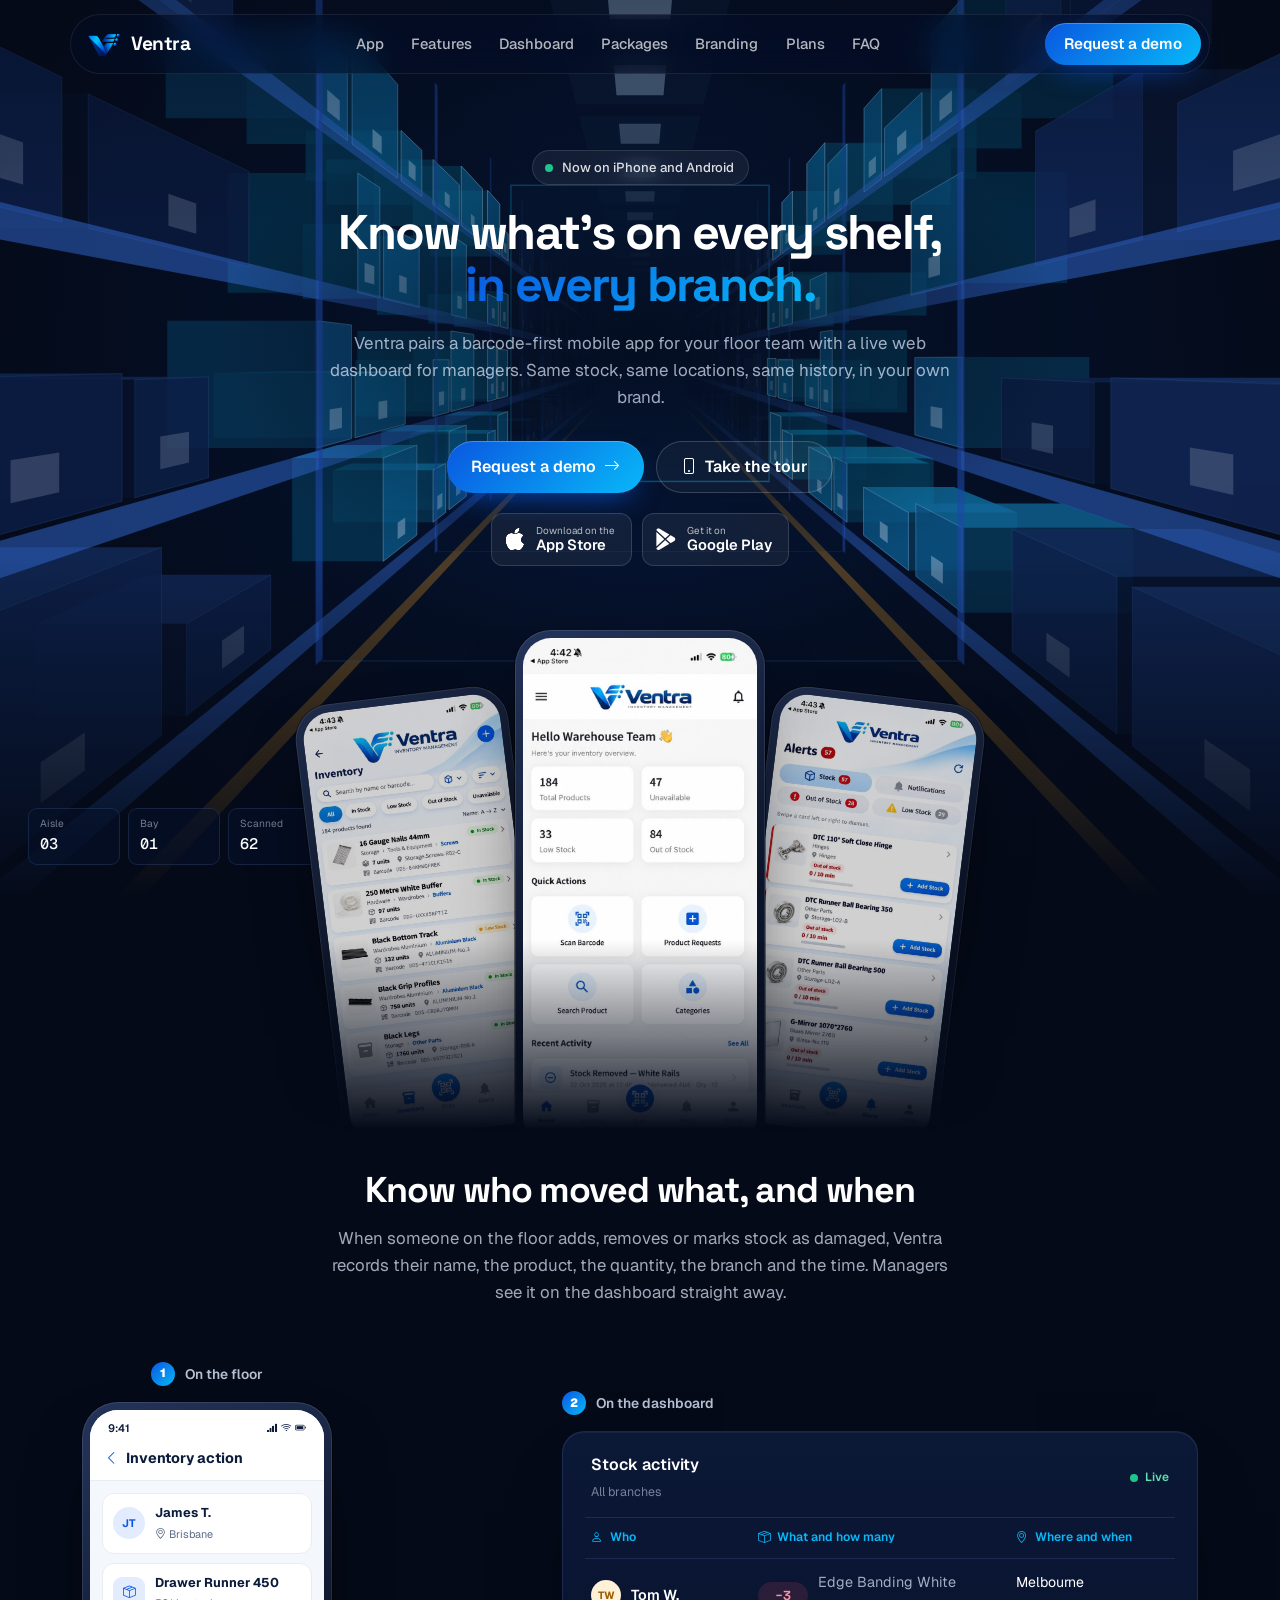
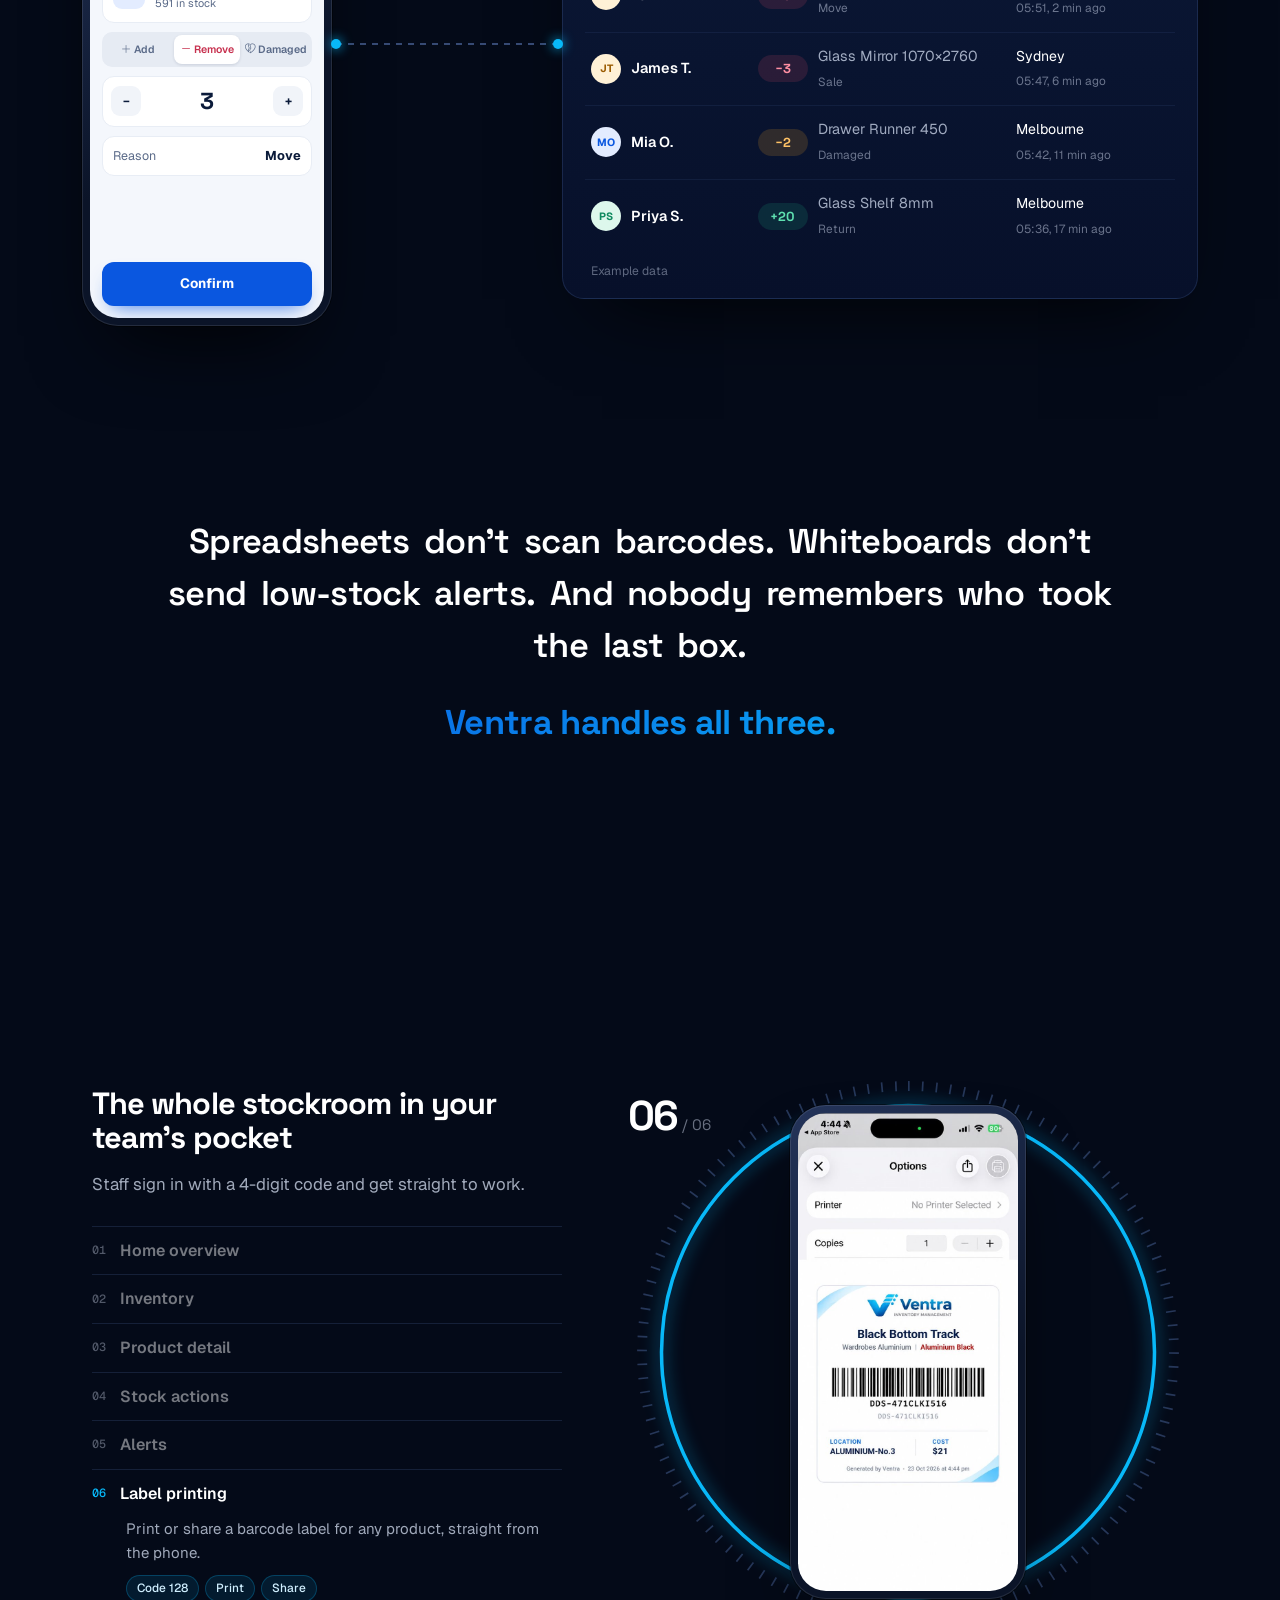
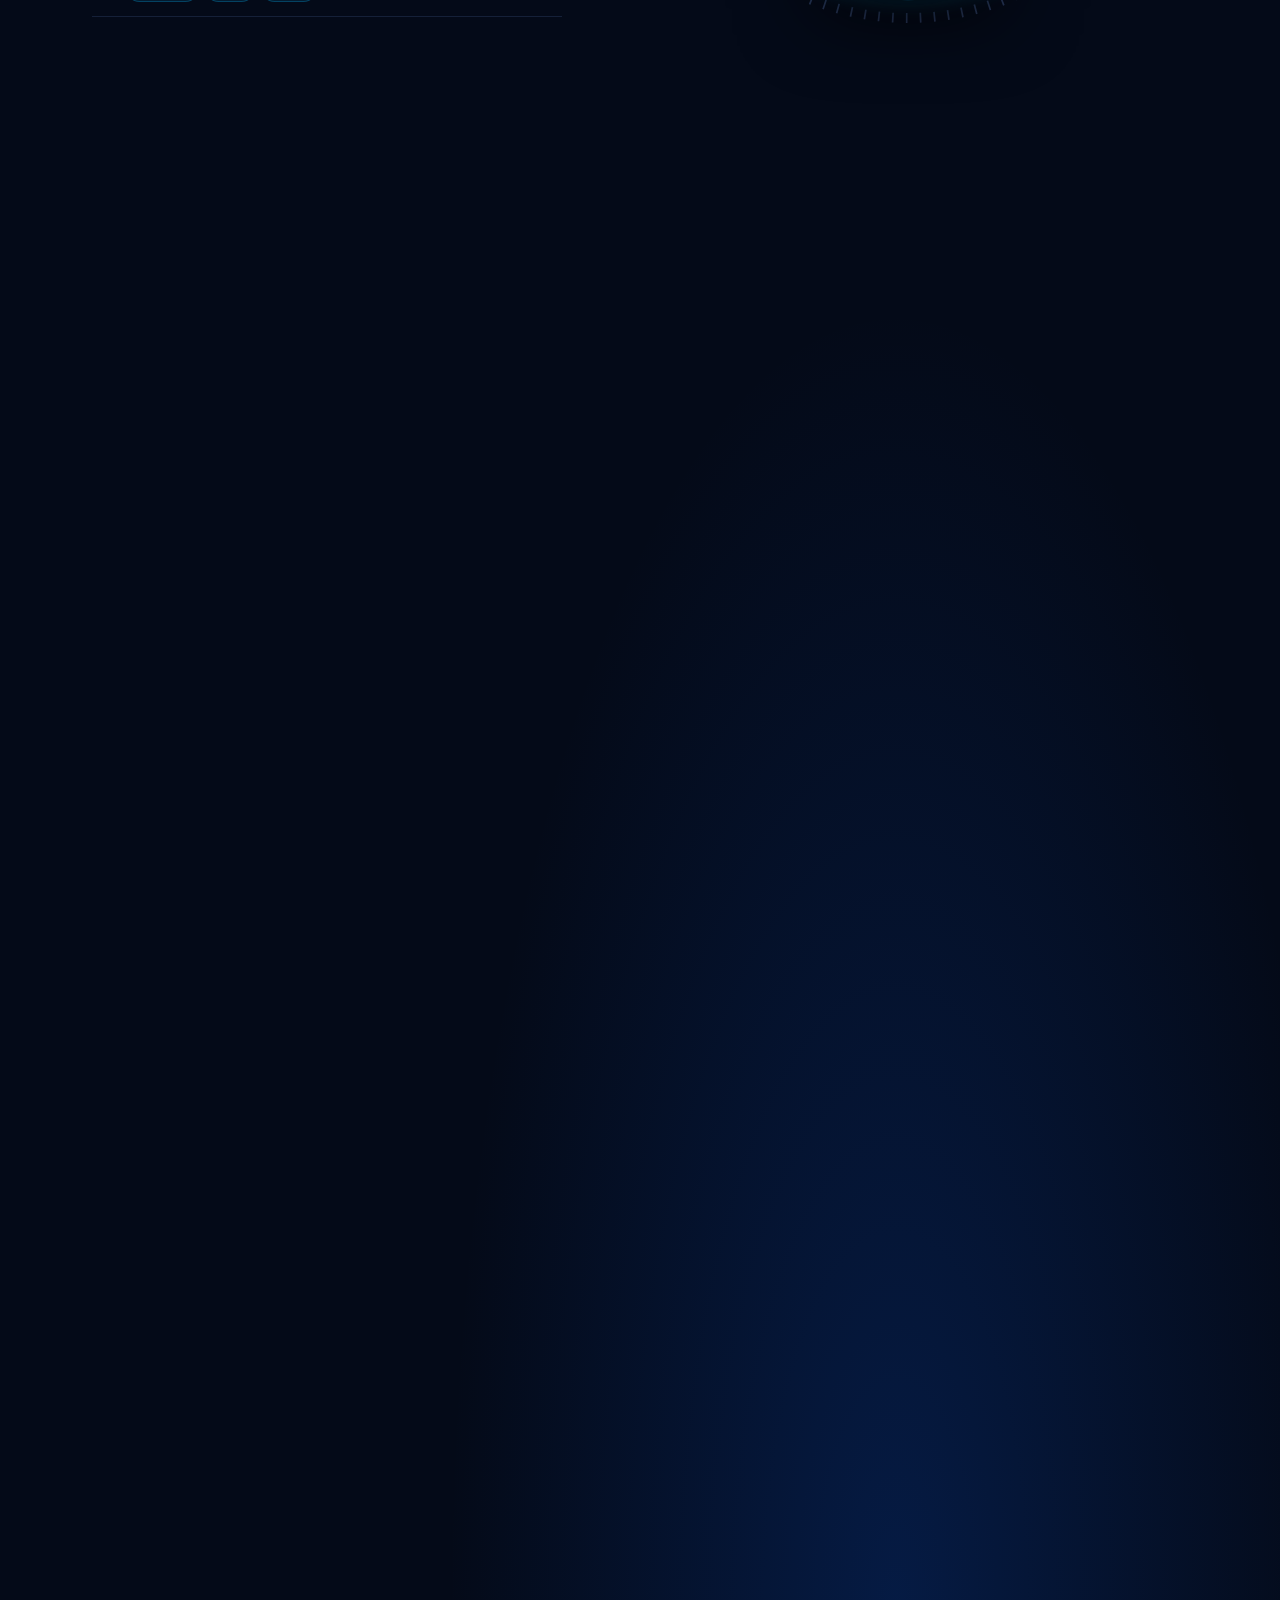
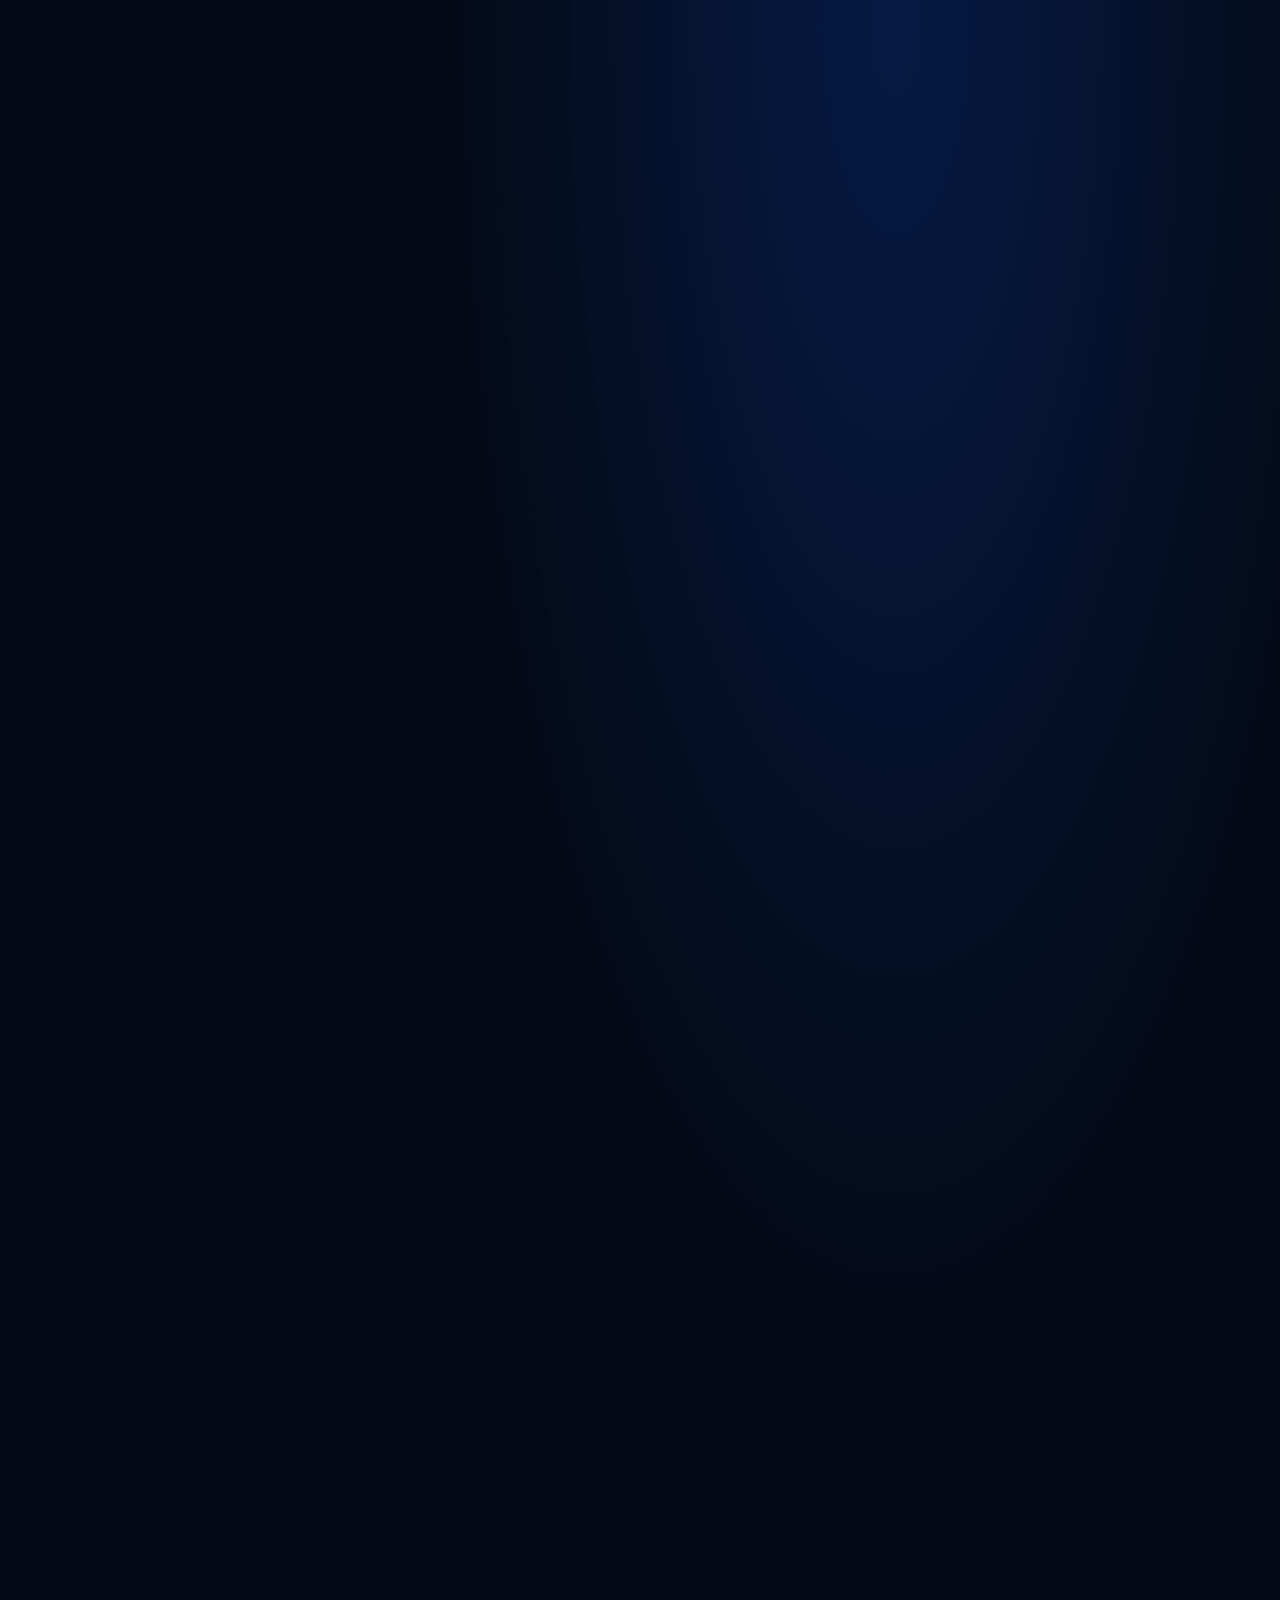
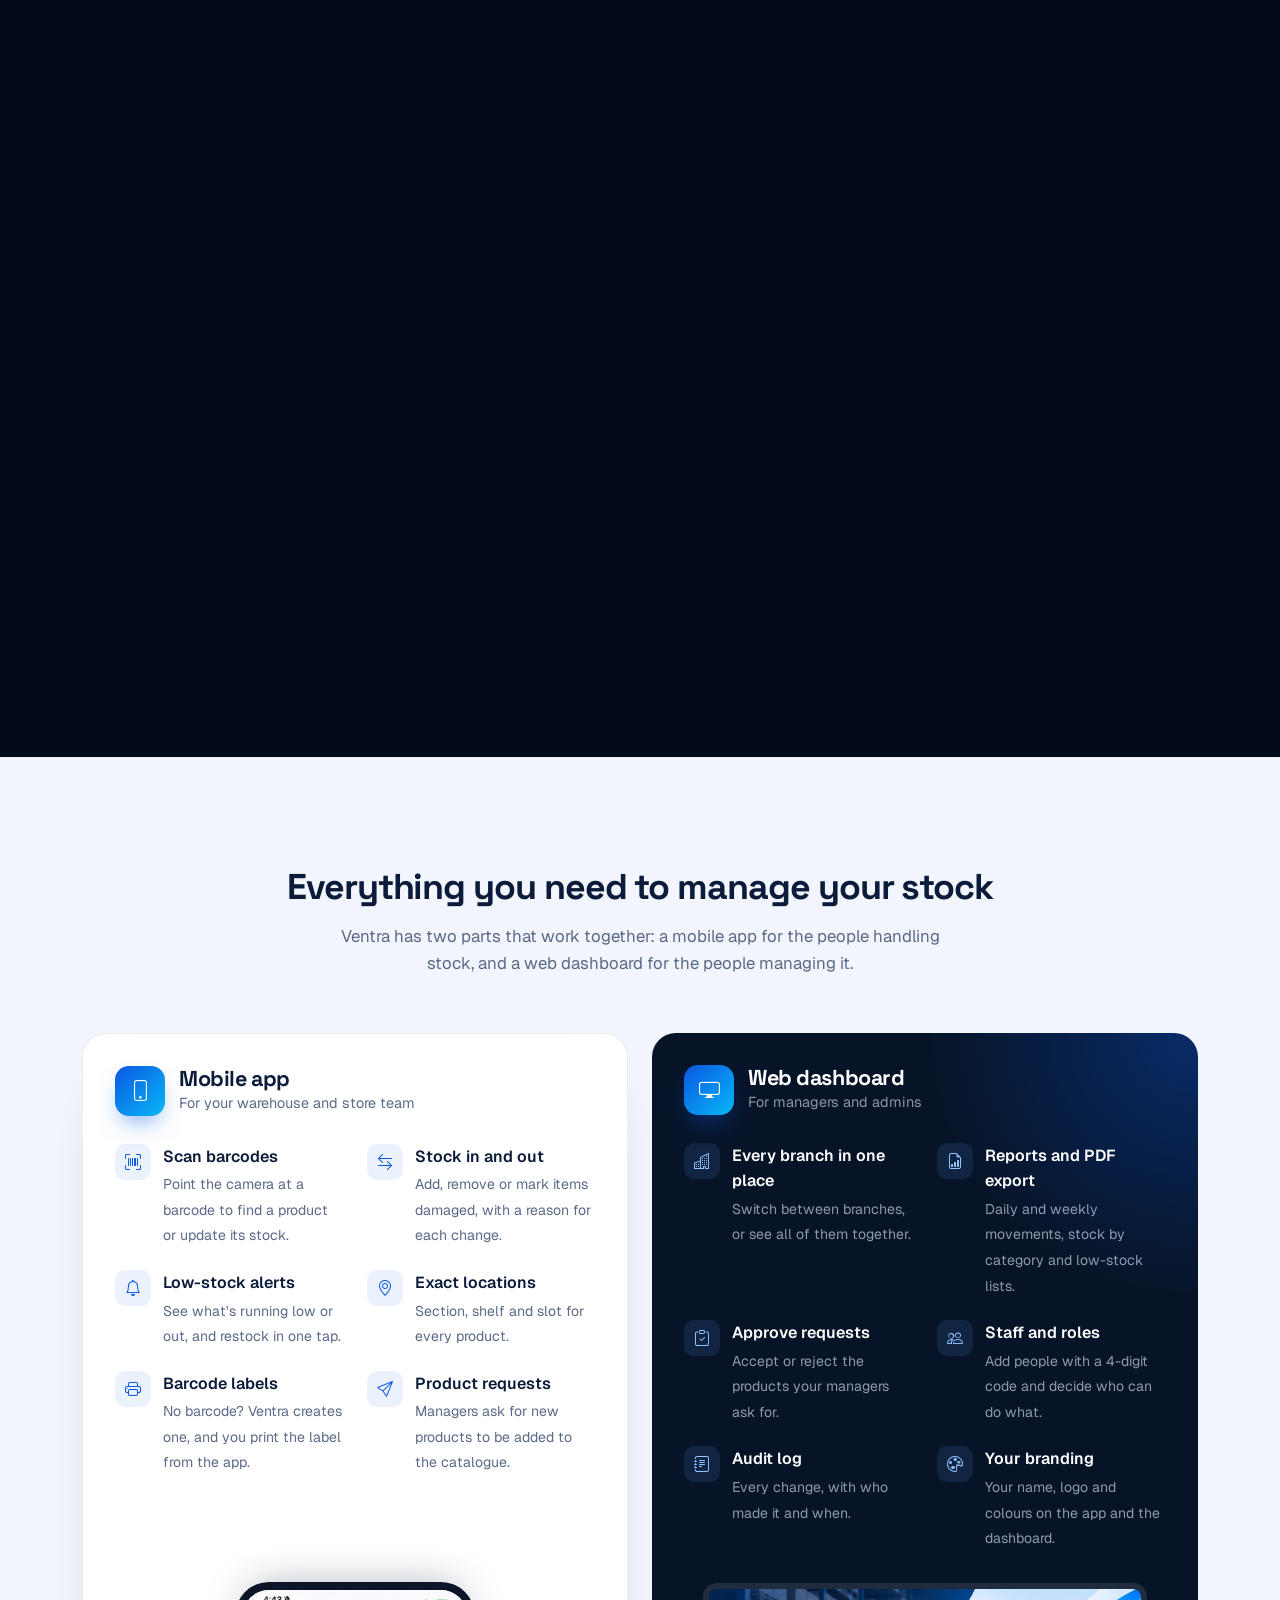
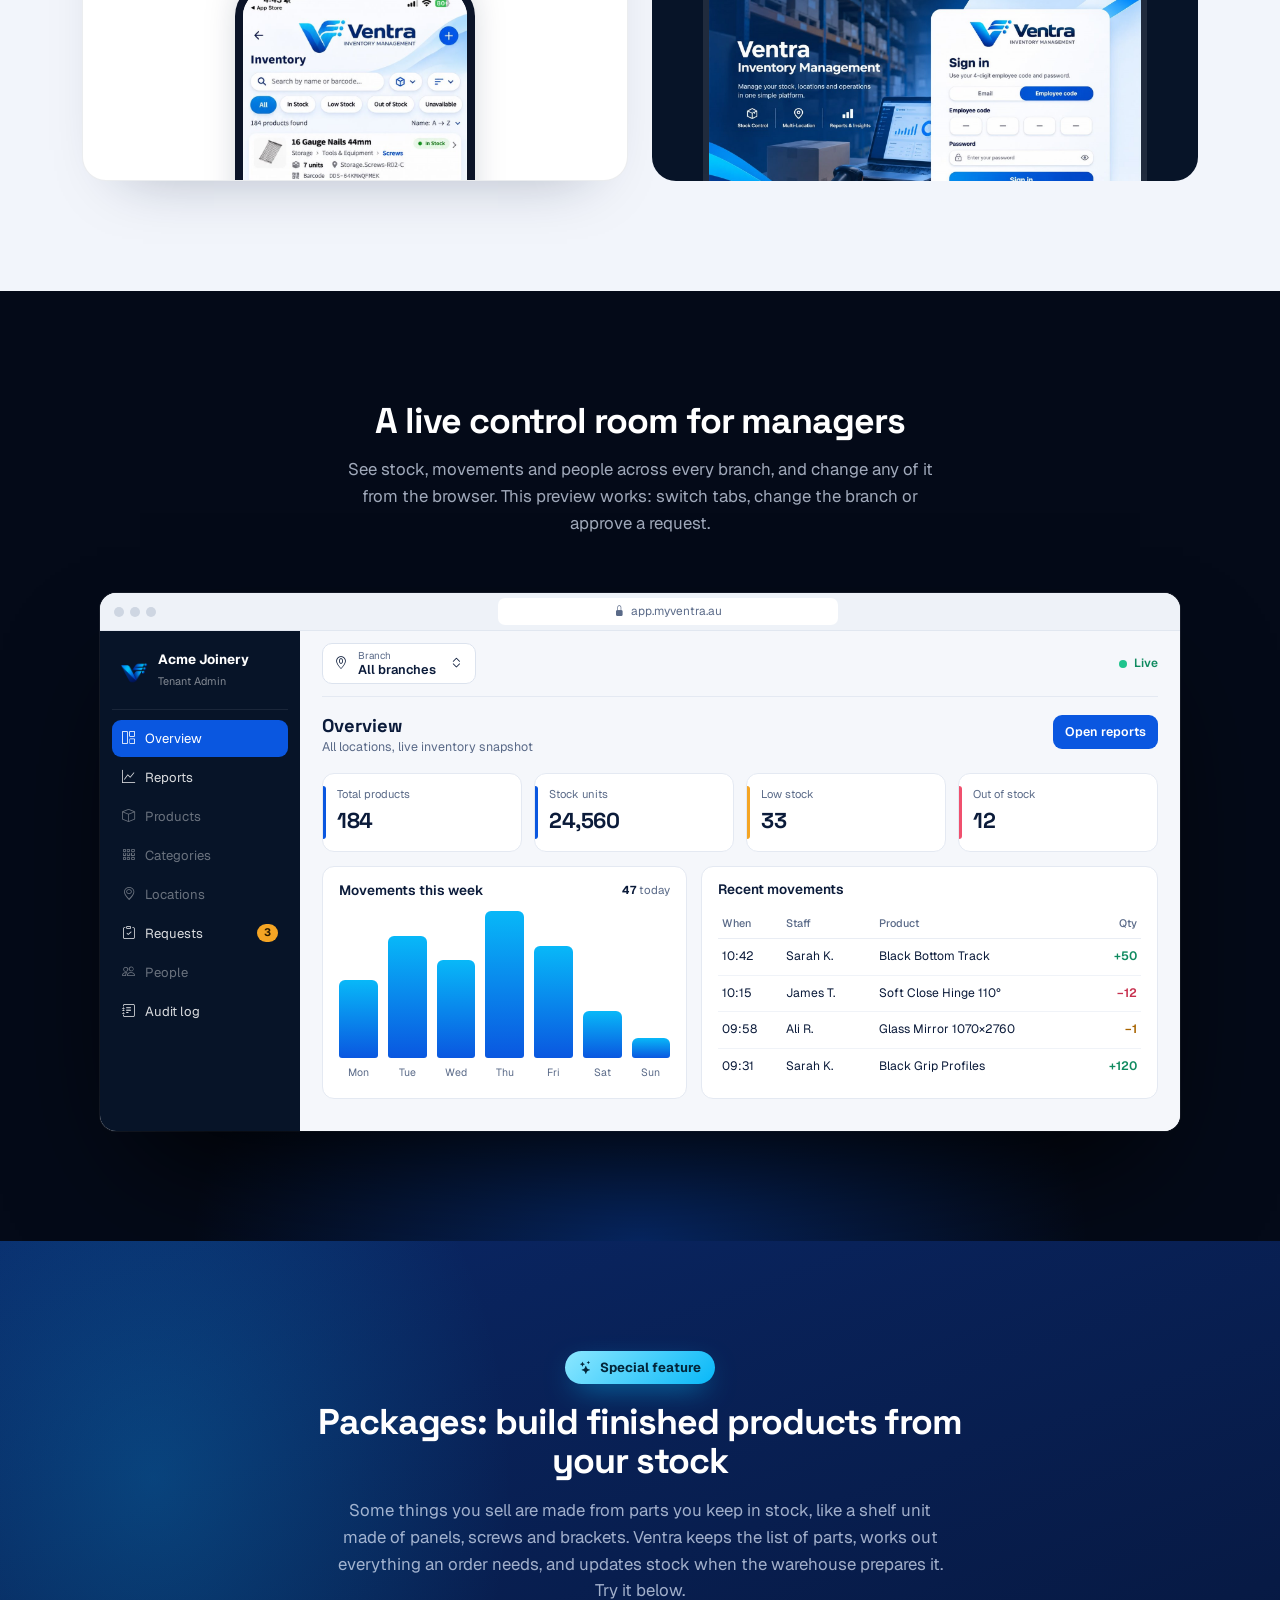
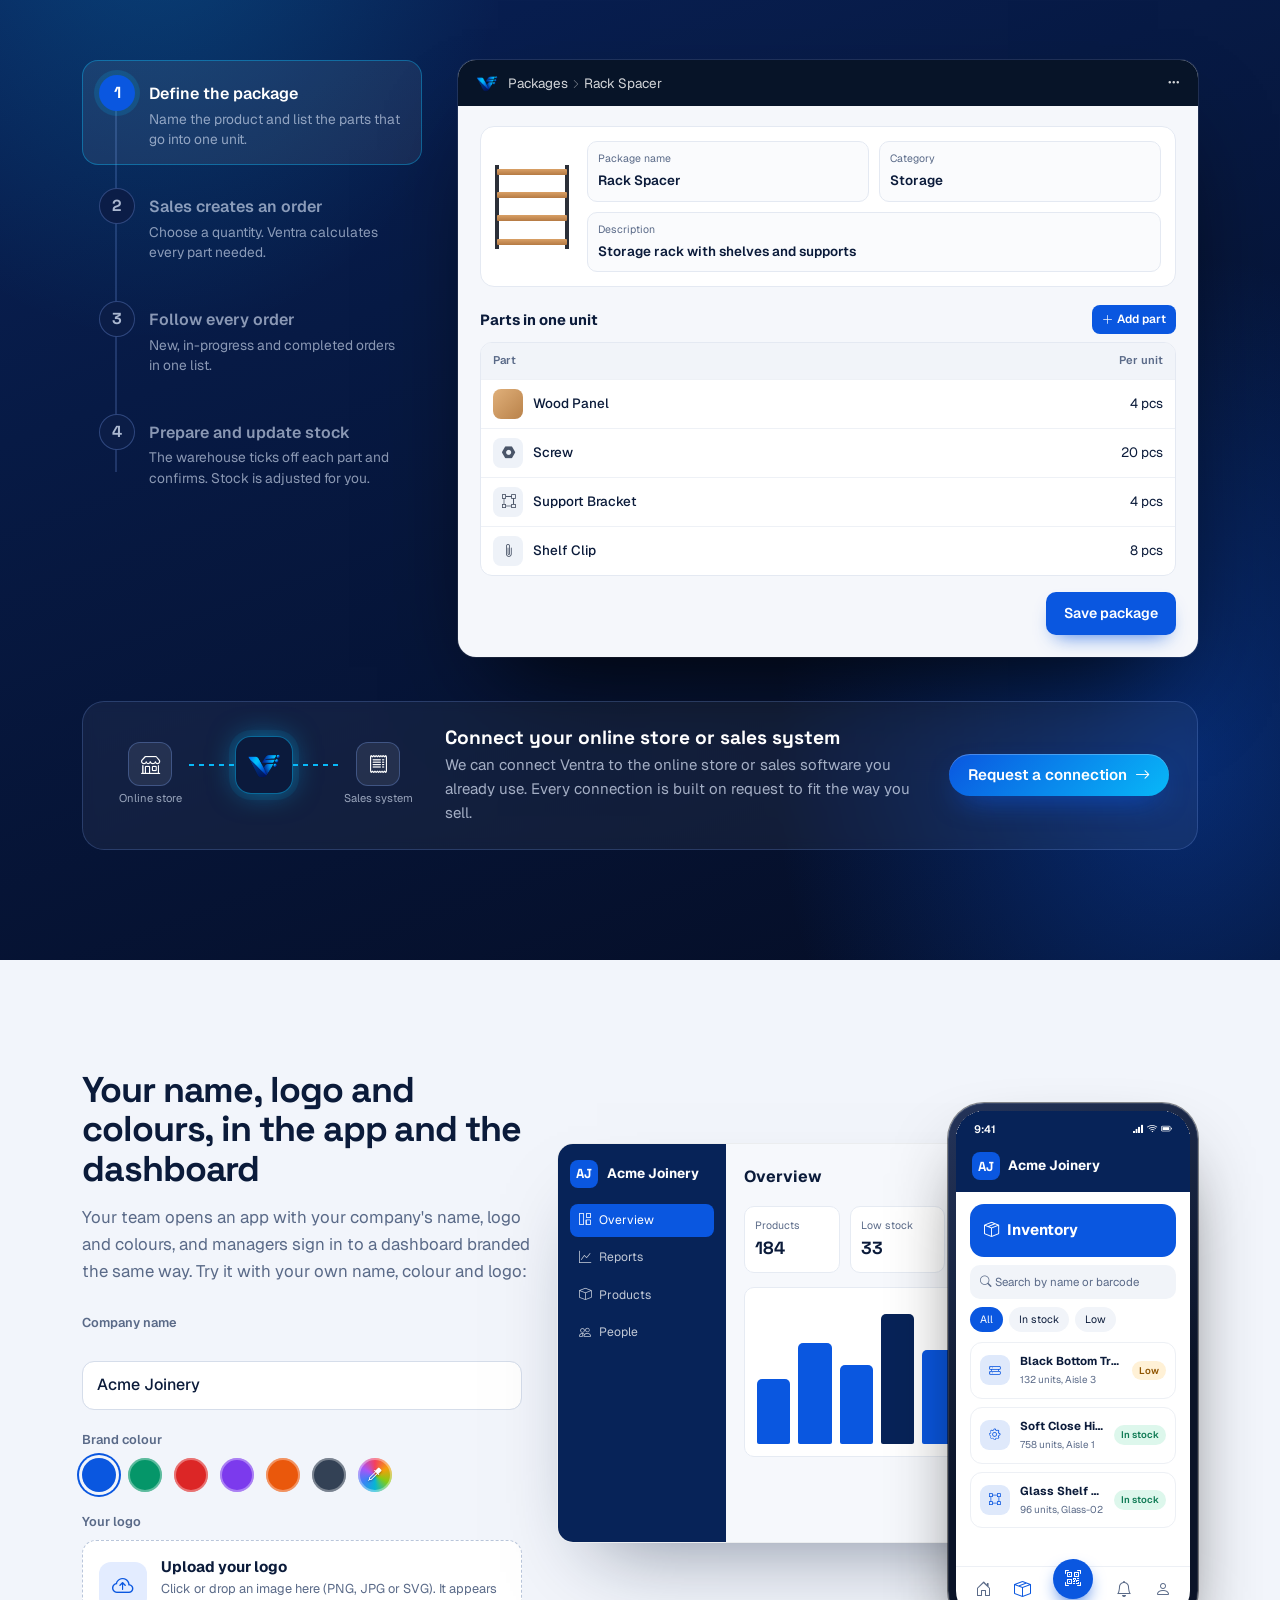
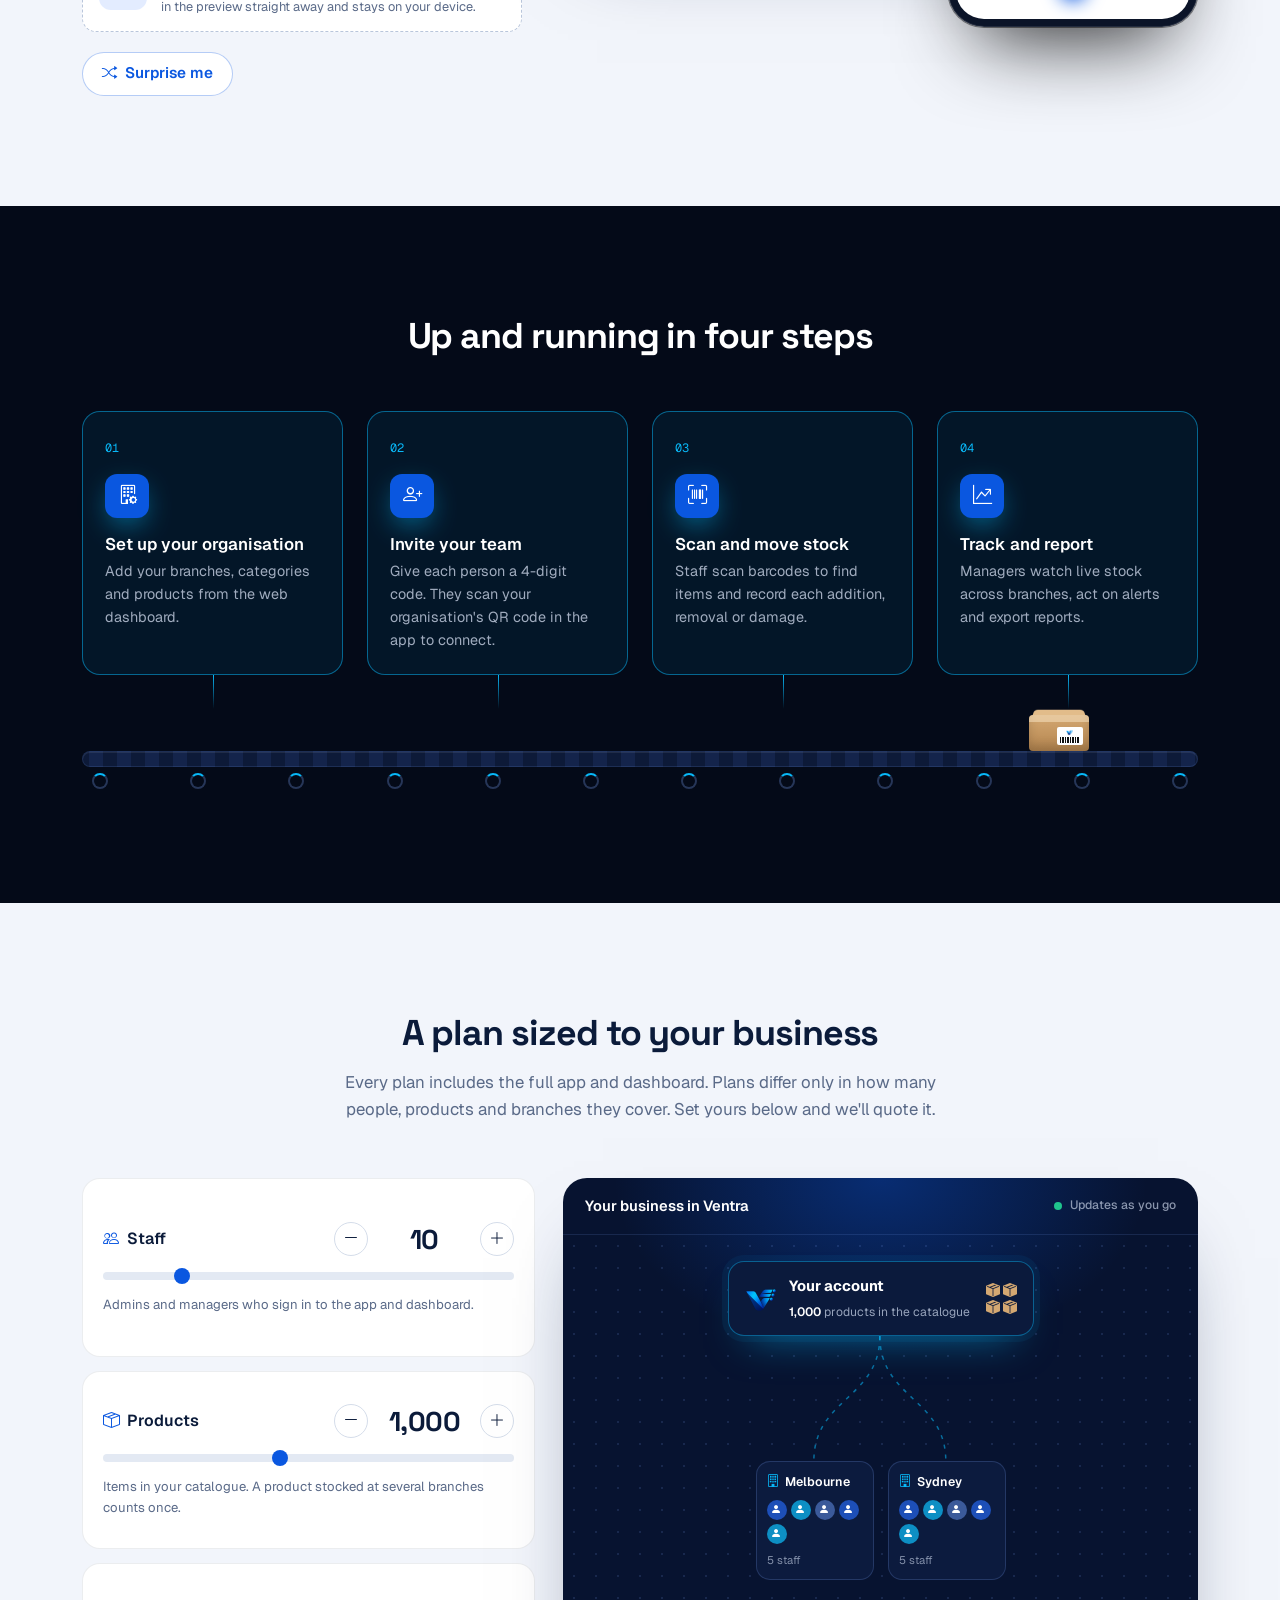
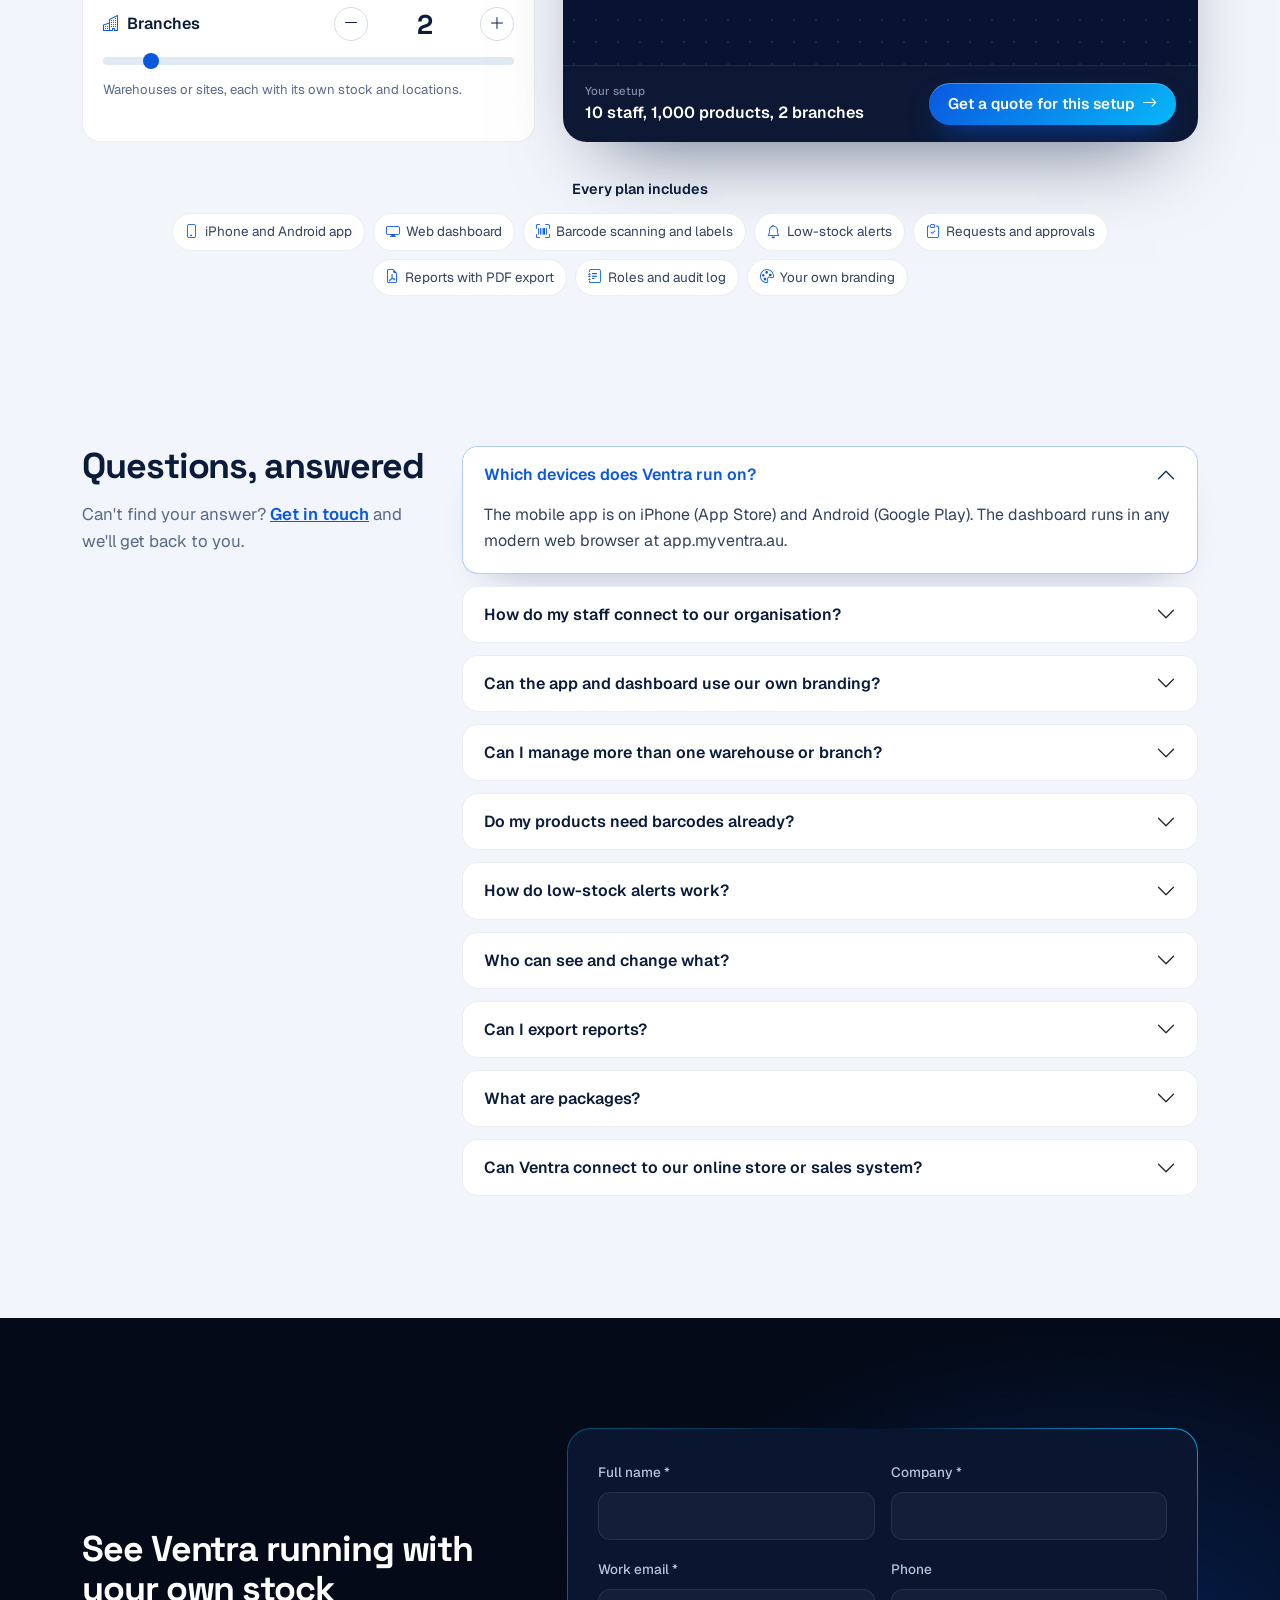
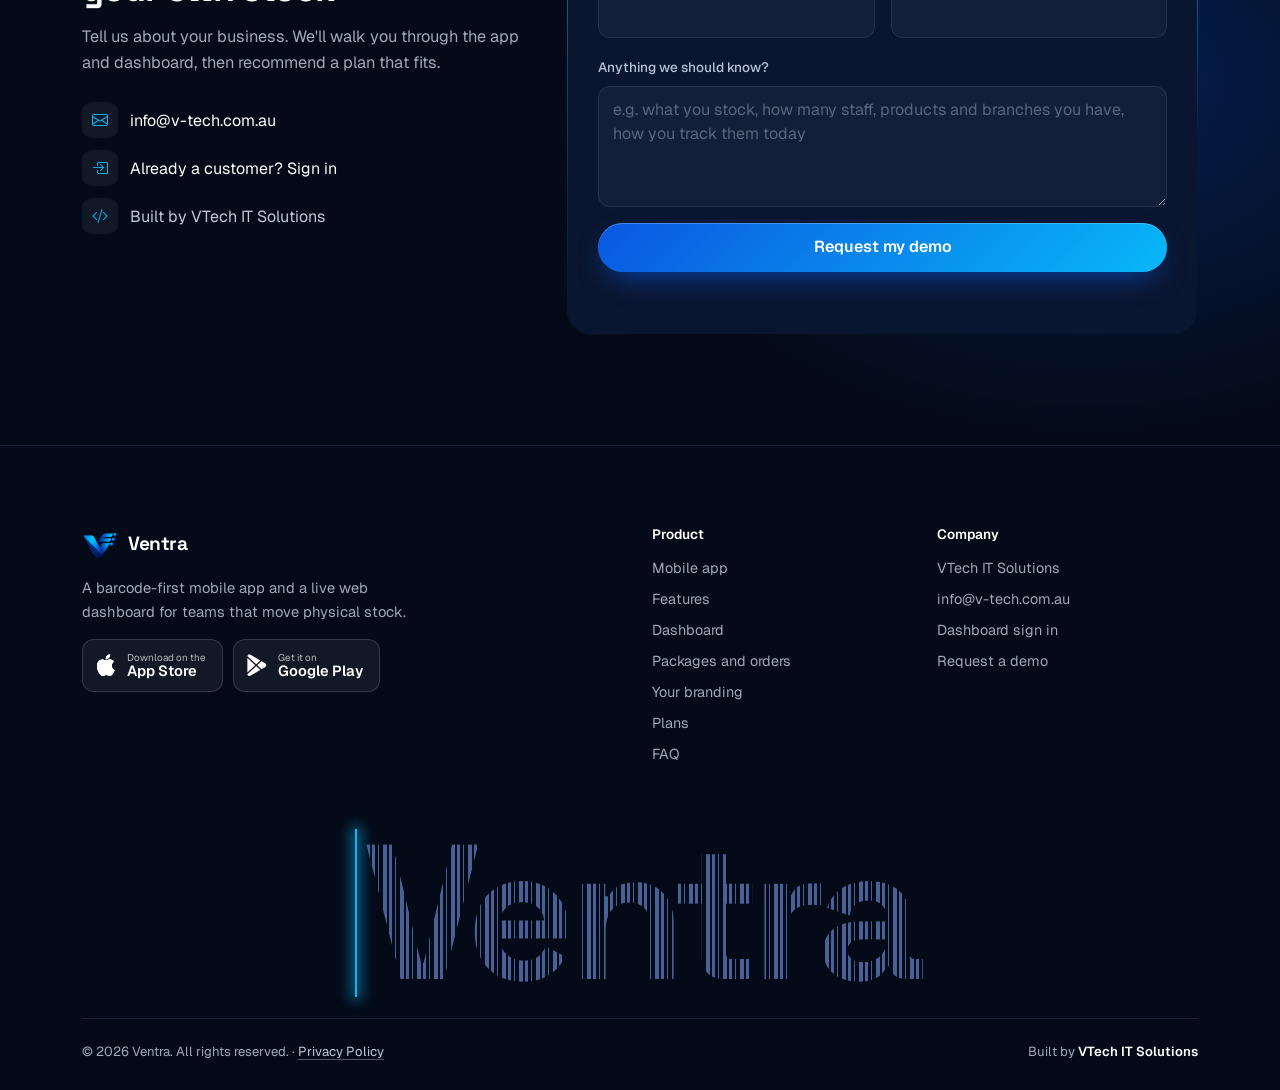
==== index.html @ e042175a "Add files via upload" ====
<!doctype html>
<html lang="en">
<head>
  <meta charset="utf-8">
  <meta name="viewport" content="width=device-width, initial-scale=1">
  <title>Ventra - Inventory Management</title>
  <meta name="description" content="Ventra is an inventory management app and web dashboard. Scan barcodes, track stock across branches, get low-stock alerts and reports, in your own brand.">
  <meta name="robots" content="index, follow, max-image-preview:large, max-snippet:-1">
  <link rel="canonical" href="https://myventra.au/">
  <meta name="theme-color" content="#040A18">
  <!-- Google Search Console (only if you verify with the HTML tag method): -->
  <!-- <meta name="google-site-verification" content="PASTE_YOUR_CODE_HERE"> -->

  <!-- Social sharing (WhatsApp, LinkedIn, Facebook, X) -->
  <meta property="og:type" content="website">
  <meta property="og:site_name" content="Ventra">
  <meta property="og:locale" content="en_AU">
  <meta property="og:url" content="https://myventra.au/">
  <meta property="og:title" content="Ventra - Inventory Management">
  <meta property="og:description" content="An inventory management app and web dashboard. Scan barcodes, track stock across branches and get low-stock alerts, in your own brand.">
  <meta property="og:image" content="https://myventra.au/assets/img/og-image.jpg">
  <meta property="og:image:width" content="1200">
  <meta property="og:image:height" content="630">
  <meta property="og:image:alt" content="Ventra Inventory Management: the web dashboard sign-in screen">
  <meta name="twitter:card" content="summary_large_image">
  <meta name="twitter:title" content="Ventra - Inventory Management">
  <meta name="twitter:description" content="An inventory management app and web dashboard. Scan barcodes, track stock across branches and get low-stock alerts, in your own brand.">
  <meta name="twitter:image" content="https://myventra.au/assets/img/og-image.jpg">
  <meta name="twitter:image:alt" content="Ventra Inventory Management: the web dashboard sign-in screen">

  <!-- Icons: Google Search needs a square favicon in multiples of 48px -->
  <link rel="icon" href="/favicon.ico" sizes="any">
  <link rel="icon" type="image/png" sizes="48x48" href="assets/img/favicon-48.png">
  <link rel="icon" type="image/png" sizes="96x96" href="assets/img/favicon-96.png">
  <link rel="icon" type="image/png" sizes="192x192" href="assets/img/favicon-192.png">
  <link rel="apple-touch-icon" sizes="180x180" href="assets/img/apple-touch-icon.png">

  <!-- Structured data: tells Google the site name ("Ventra") and the logo -->
  <script type="application/ld+json">
  {
    "@context": "https://schema.org",
    "@graph": [
      {
        "@type": "WebSite",
        "@id": "https://myventra.au/#website",
        "url": "https://myventra.au/",
        "name": "Ventra",
        "alternateName": ["Ventra Inventory Management", "myventra.au"],
        "inLanguage": "en-AU",
        "publisher": { "@id": "https://myventra.au/#organization" }
      },
      {
        "@type": "Organization",
        "@id": "https://myventra.au/#organization",
        "name": "Ventra",
        "url": "https://myventra.au/",
        "logo": "https://myventra.au/assets/img/favicon-192.png",
        "email": "info@v-tech.com.au",
        "parentOrganization": { "@type": "Organization", "name": "VTech IT Solutions" }
      },
      {
        "@type": ["WebPage", "FAQPage"],
        "@id": "https://myventra.au/#webpage",
        "url": "https://myventra.au/",
        "name": "Ventra - Inventory Management",
        "description": "Ventra is an inventory management app and web dashboard. Scan barcodes, track stock across branches, get low-stock alerts and reports, in your own brand.",
        "isPartOf": { "@id": "https://myventra.au/#website" },
        "about": { "@id": "https://myventra.au/#organization" },
        "primaryImageOfPage": "https://myventra.au/assets/img/og-image.jpg",
        "inLanguage": "en-AU",
        "mainEntity": [
          { "@type": "Question", "name": "Which devices does Ventra run on?",
            "acceptedAnswer": { "@type": "Answer", "text": "The mobile app is on iPhone (App Store) and Android (Google Play). The dashboard runs in any modern web browser at app.myventra.au." } },
          { "@type": "Question", "name": "How do my staff connect to our organisation?",
            "acceptedAnswer": { "@type": "Answer", "text": "An admin adds each person in the dashboard and gives them a 4-digit code and a password. In the app, they scan your organisation's QR code or type its ID, then sign in." } },
          { "@type": "Question", "name": "Can the app and dashboard use our own branding?",
            "acceptedAnswer": { "@type": "Answer", "text": "Yes. The app and the dashboard can carry your company's name, logo and colours, so your team sees them as your own tools." } },
          { "@type": "Question", "name": "Can I manage more than one warehouse or branch?",
            "acceptedAnswer": { "@type": "Answer", "text": "Yes. Add as many locations as your plan allows. Each one keeps its own stock levels, and the dashboard switches between one branch and all branches." } },
          { "@type": "Question", "name": "Do my products need barcodes already?",
            "acceptedAnswer": { "@type": "Answer", "text": "No. Leave the barcode field empty and Ventra generates a Code 128 barcode for the product. You can print its label straight from the app." } },
          { "@type": "Question", "name": "How do low-stock alerts work?",
            "acceptedAnswer": { "@type": "Answer", "text": "Set a minimum stock level for each product. When a product falls to or below that level, it appears under Alerts as low or out of stock, and you can add stock straight from the alert." } },
          { "@type": "Question", "name": "Who can see and change what?",
            "acceptedAnswer": { "@type": "Answer", "text": "Admins manage everything from the dashboard. Managers work in the app and can request new products, which an admin approves. Every action is recorded in the audit log." } },
          { "@type": "Question", "name": "Can I export reports?",
            "acceptedAnswer": { "@type": "Answer", "text": "Yes. The dashboard has daily and weekly movement reports, stock by category, and low and out-of-stock lists. You can download any of them as a PDF." } },
          { "@type": "Question", "name": "What are packages?",
            "acceptedAnswer": { "@type": "Answer", "text": "A package is a finished product made from parts you keep in stock, like a shelf unit made of panels, screws and brackets. You list its parts once. When sales creates an order, Ventra calculates every part needed, and when the warehouse confirms the order, stock is adjusted for you." } },
          { "@type": "Question", "name": "Can Ventra connect to our online store or sales system?",
            "acceptedAnswer": { "@type": "Answer", "text": "Yes, on request. We build each connection to fit the online store or sales software you use. Send us a request and tell us what you use today." } }
        ]
      }
    ]
  }
  </script>

  <link rel="preconnect" href="https://fonts.googleapis.com">
  <link rel="preconnect" href="https://fonts.gstatic.com" crossorigin>
  <link href="https://fonts.googleapis.com/css2?family=Geist:wght@400;500;600;700&family=Space+Grotesk:wght@500;600;700&family=Geist+Mono:wght@400;500;600&display=swap" rel="stylesheet">

  <link href="https://cdn.jsdelivr.net/npm/bootstrap@5.3.3/dist/css/bootstrap.min.css" rel="stylesheet">
  <link href="https://cdn.jsdelivr.net/npm/bootstrap-icons@1.11.3/font/bootstrap-icons.min.css" rel="stylesheet">

  <link href="css/style.css" rel="stylesheet">
  <script>document.documentElement.classList.add("js");</script>
</head>
<body>

  <div class="scroll-progress" aria-hidden="true"><span></span></div>

  <!-- ============ NAVBAR ============ -->
  <nav id="mainNav" class="navbar navbar-expand-lg fixed-top">
    <div class="container nav-pill">
      <a class="navbar-brand brand" href="#top" aria-label="Ventra home">
        <img src="assets/img/ventra-icon.png" alt="" width="34" height="34">
        <span>Ventra</span>
      </a>
      <button class="navbar-toggler" type="button" data-bs-toggle="collapse" data-bs-target="#navMenu" aria-controls="navMenu" aria-expanded="false" aria-label="Toggle navigation">
        <i class="bi bi-list"></i>
      </button>
      <div class="collapse navbar-collapse" id="navMenu">
        <ul class="navbar-nav mx-auto">
          <li class="nav-item"><a class="nav-link" href="#app">App</a></li>
          <li class="nav-item"><a class="nav-link" href="#features">Features</a></li>
          <li class="nav-item"><a class="nav-link" href="#dashboard">Dashboard</a></li>
          <li class="nav-item"><a class="nav-link" href="#packages">Packages</a></li>
          <li class="nav-item"><a class="nav-link" href="#branding">Branding</a></li>
          <li class="nav-item"><a class="nav-link" href="#plans">Plans</a></li>
          <li class="nav-item"><a class="nav-link" href="#faq">FAQ</a></li>
        </ul>
        <div class="nav-actions">
          <a class="btn btn-v" href="#contact">Request a demo</a>
        </div>
      </div>
    </div>
  </nav>

  <!-- ============ HERO: A WAREHOUSE AISLE, BEING SCANNED ============ -->
  <header id="top" class="hero">
    <canvas class="aisle" id="aisle" aria-hidden="true"></canvas>
    <div class="aisle-fade" aria-hidden="true"></div>
    <div class="scan-tags" id="scanTags" aria-hidden="true"></div>

    <div class="container hero-inner">
      <span class="live-chip"><span class="pulse"></span> Now on iPhone and Android</span>
      <h1 class="hero-title scan-reveal">Know what's on every shelf,<br> <span class="grad">in every branch.</span></h1>
      <p class="hero-lead">Ventra pairs a barcode-first mobile app for your floor team with a live web dashboard for managers. Same stock, same locations, same history, in your own brand.</p>
      <div class="hero-ctas">
        <a class="btn btn-v btn-lg" href="#contact">Request a demo <i class="bi bi-arrow-right"></i></a>
        <a class="btn btn-ghost btn-lg" href="#app"><i class="bi bi-phone"></i> Take the tour</a>
      </div>
      <div class="store-row">
        <a class="store-btn" href="https://apps.apple.com/app/dds-inventory/id6814044538" target="_blank" rel="noopener" aria-label="Download Ventra on the App Store">
          <i class="bi bi-apple"></i><span><small>Download on the</small>App Store</span>
        </a>
        <a class="store-btn" href="https://play.google.com/store/apps/details?id=au.dds.inventory" target="_blank" rel="noopener" aria-label="Get Ventra on Google Play">
          <i class="bi bi-google-play"></i><span><small>Get it on</small>Google Play</span>
        </a>
      </div>
    </div>

    <div class="hero-hud" aria-hidden="true">
      <span><small>Aisle</small><b>03</b></span>
      <span><small>Bay</small><b id="hudBay">01</b></span>
      <span><small>Scanned</small><b id="hudCount">0</b></span>
    </div>

    <div class="hero-devices" id="heroDevices">
      <div class="phone ph-left"><img src="assets/img/app/inventory.jpg" alt="Ventra inventory list with search and stock filters"></div>
      <div class="phone ph-center"><img src="assets/img/app/home.jpg" alt="Ventra app home screen with total products, low stock and out-of-stock counts"></div>
      <div class="phone ph-right"><img src="assets/img/app/alerts.jpg" alt="Ventra alerts screen listing low and out-of-stock products"></div>
    </div>
  </header>

  <!-- ============ ACTIVITY: FROM THE FLOOR TO THE DASHBOARD ============ -->
  <section id="live" class="section night activity-sec">
    <div class="container">
      <div class="section-head text-center">
        <h2 class="section-title scan-reveal">Know who moved what, and when</h2>
        <p class="section-sub on-dark mx-auto">When someone on the floor adds, removes or marks stock as damaged, Ventra records their name, the product, the quantity, the branch and the time. Managers see it on the dashboard straight away.</p>
      </div>

      <div class="relay" id="relay">
        <div class="relay-phone">
          <span class="relay-cap"><b>1</b> On the floor</span>
          <div class="phone phone-mini" aria-hidden="true">
            <div class="mini-ui">
              <div class="mu-status"><span>9:41</span><span><i class="bi bi-reception-4"></i> <i class="bi bi-wifi"></i> <i class="bi bi-battery-full"></i></span></div>
              <div class="mu-head"><i class="bi bi-chevron-left"></i> Inventory action</div>
              <div class="mu-body">
                <div class="mu-card mu-user"><span class="avatar" id="ruAvatar">SK</span><div><b id="ruName">Sarah K.</b><small><i class="bi bi-geo-alt"></i> <span id="ruBranch">Melbourne</span></small></div></div>
                <div class="mu-card mu-product"><span class="mu-thumb"><i class="bi bi-box-seam"></i></span><div><b id="ruItem">Black Bottom Track</b><small id="ruStock">132 in stock</small></div></div>
                <div class="mu-seg"><span data-k="added" class="on"><i class="bi bi-plus-lg"></i> Add</span><span data-k="removed"><i class="bi bi-dash-lg"></i> Remove</span><span data-k="damaged"><i class="bi bi-heartbreak"></i> Damaged</span></div>
                <div class="mu-card mu-qty"><span>−</span><b id="ruQty">50</b><span>+</span></div>
                <div class="mu-card mu-reason" id="ruReasonRow">Reason <b id="ruReason">Purchase</b></div>
                <span class="mu-confirm" id="ruConfirm">Confirm<span class="tap"></span></span>
              </div>
              <div class="mu-saved" id="ruSaved"><i class="bi bi-check-circle-fill"></i> Stock updated</div>
            </div>
          </div>
        </div>

        <div class="relay-wire" aria-hidden="true">
          <span class="wire"></span>
          <span class="packet" id="packet">+50</span>
        </div>

        <div class="relay-dash">
          <span class="relay-cap"><b>2</b> On the dashboard</span>
          <div class="log-card" id="logCard">
            <div class="log-head">
              <div><b>Stock activity</b><small>All branches</small></div>
              <span class="live-pill"><span class="pulse"></span> Live</span>
            </div>
            <div class="log-cols" aria-hidden="true"><span><i class="bi bi-person"></i> Who</span><span><i class="bi bi-box-seam"></i> What and how many</span><span><i class="bi bi-geo-alt"></i> Where and when</span></div>
            <ol class="log" id="log" aria-label="Recent stock activity"></ol>
            <p class="feed-note">Example data</p>
          </div>
        </div>
      </div>
    </div>
  </section>

  <!-- ============ STATEMENT: FROM MESS TO ORDER ============ -->
  <section class="section night stmt-sec" id="statement">
    <div class="container">
      <p class="stmt-text" id="stmtText">Spreadsheets don't scan barcodes. Whiteboards don't send low-stock alerts. And nobody remembers who took the last box.</p>
      <p class="stmt-answer scan-reveal">Ventra handles all three.</p>
    </div>
  </section>

  <!-- ============ APP: PINNED PHONE STORY ============ -->
  <section id="app" class="story" aria-label="The mobile app">
    <div class="story-sticky">
      <div class="container story-grid">
        <div class="story-intro">
          <h2 class="section-title scan-reveal">The whole stockroom in your team's pocket</h2>
          <p class="section-sub on-dark">Staff sign in with a 4-digit code and get straight to work.</p>
          <ol class="story-steps" id="storySteps">
            <li class="on">
              <button type="button" aria-current="step"><span class="ss-num">01</span>Home overview</button>
              <div class="ss-body"><div><p>Totals, low stock, out of stock and the latest activity the moment you open the app.</p><ul class="chips"><li>Total products</li><li>Low stock</li><li>Recent activity</li></ul></div></div>
            </li>
            <li>
              <button type="button"><span class="ss-num">02</span>Inventory</button>
              <div class="ss-body"><div><p>Search by name or barcode, and filter by in stock, low, out of stock or unavailable.</p><ul class="chips"><li>Search</li><li>Barcode lookup</li><li>Stock filters</li></ul></div></div>
            </li>
            <li>
              <button type="button"><span class="ss-num">03</span>Product detail</button>
              <div class="ss-body"><div><p>Barcode, exact location, dimensions and stock level together on one screen.</p><ul class="chips"><li>Section, shelf &amp; slot</li><li>Dimensions</li><li>Stock level</li></ul></div></div>
            </li>
            <li>
              <button type="button"><span class="ss-num">04</span>Stock actions</button>
              <div class="ss-body"><div><p>Add, remove or mark damaged, with quick quantities and a reason for each movement.</p><ul class="chips"><li>Add</li><li>Remove</li><li>Damaged</li></ul></div></div>
            </li>
            <li>
              <button type="button"><span class="ss-num">05</span>Alerts</button>
              <div class="ss-body"><div><p>See what's running low or out, and restock with one tap.</p><ul class="chips"><li>Low stock</li><li>Out of stock</li><li>Restock</li></ul></div></div>
            </li>
            <li>
              <button type="button"><span class="ss-num">06</span>Label printing</button>
              <div class="ss-body"><div><p>Print or share a barcode label for any product, straight from the phone.</p><ul class="chips"><li>Code 128</li><li>Print</li><li>Share</li></ul></div></div>
            </li>
          </ol>
        </div>

        <div class="story-device">
          <svg class="dial" viewBox="0 0 400 400" aria-hidden="true">
            <circle class="dial-ticks" cx="200" cy="200" r="190"></circle>
            <circle class="dial-track" cx="200" cy="200" r="176"></circle>
            <circle class="dial-fill" id="dialFill" cx="200" cy="200" r="176" pathLength="100"></circle>
          </svg>
          <div class="sd-count" aria-hidden="true"><b id="sdNum">01</b><span>/ 06</span></div>
          <div class="phone phone-story">
            <div class="screens">
              <img class="screen on" src="assets/img/app/home.jpg" alt="Home screen with inventory overview and quick actions">
              <img class="screen" src="assets/img/app/inventory.jpg" alt="Inventory list with search and stock status filters" loading="lazy">
              <img class="screen" src="assets/img/app/product-detail.jpg" alt="Product detail with barcode, location, dimensions and stock quantity" loading="lazy">
              <img class="screen" src="assets/img/app/stock-action.jpg" alt="Inventory action screen to add, remove or mark stock as damaged" loading="lazy">
              <img class="screen" src="assets/img/app/alerts.jpg" alt="Alerts screen listing out-of-stock and low-stock products" loading="lazy">
              <img class="screen" src="assets/img/app/print-label.jpg" alt="Barcode label preview ready to print" loading="lazy">
              <span class="wipe" aria-hidden="true"></span>
            </div>
          </div>
        </div>
      </div>
    </div>
  </section>

  <!-- ============ FEATURES: APP + DASHBOARD ============ -->
  <section id="features" class="section paper">
    <div class="container">
      <div class="section-head text-center">
        <h2 class="section-title scan-reveal">Everything you need to manage your stock</h2>
        <p class="section-sub mx-auto">Ventra has two parts that work together: a mobile app for the people handling stock, and a web dashboard for the people managing it.</p>
      </div>

      <div class="row g-4">
        <div class="col-lg-6">
          <article class="duo duo-app">
            <div class="duo-peek" aria-hidden="true"><img src="assets/img/app/inventory.jpg" alt="" loading="lazy"></div>
            <div class="duo-head">
              <span class="duo-icon"><i class="bi bi-phone"></i></span>
              <div><h3>Mobile app</h3><p>For your warehouse and store team</p></div>
            </div>
            <ul class="feat-list">
              <li><i class="bi bi-upc-scan"></i><div><b>Scan barcodes</b><span>Point the camera at a barcode to find a product or update its stock.</span></div></li>
              <li><i class="bi bi-arrow-left-right"></i><div><b>Stock in and out</b><span>Add, remove or mark items damaged, with a reason for each change.</span></div></li>
              <li><i class="bi bi-bell"></i><div><b>Low-stock alerts</b><span>See what's running low or out, and restock in one tap.</span></div></li>
              <li><i class="bi bi-geo-alt"></i><div><b>Exact locations</b><span>Section, shelf and slot for every product.</span></div></li>
              <li><i class="bi bi-printer"></i><div><b>Barcode labels</b><span>No barcode? Ventra creates one, and you print the label from the app.</span></div></li>
              <li><i class="bi bi-send"></i><div><b>Product requests</b><span>Managers ask for new products to be added to the catalogue.</span></div></li>
            </ul>
          </article>
        </div>
        <div class="col-lg-6">
          <article class="duo duo-dash">
            <div class="duo-peek" aria-hidden="true"><img src="assets/img/web-signin.jpg" alt="" loading="lazy"></div>
            <div class="duo-head">
              <span class="duo-icon"><i class="bi bi-display"></i></span>
              <div><h3>Web dashboard</h3><p>For managers and admins</p></div>
            </div>
            <ul class="feat-list">
              <li><i class="bi bi-buildings"></i><div><b>Every branch in one place</b><span>Switch between branches, or see all of them together.</span></div></li>
              <li><i class="bi bi-file-earmark-bar-graph"></i><div><b>Reports and PDF export</b><span>Daily and weekly movements, stock by category and low-stock lists.</span></div></li>
              <li><i class="bi bi-clipboard-check"></i><div><b>Approve requests</b><span>Accept or reject the products your managers ask for.</span></div></li>
              <li><i class="bi bi-people"></i><div><b>Staff and roles</b><span>Add people with a 4-digit code and decide who can do what.</span></div></li>
              <li><i class="bi bi-journal-text"></i><div><b>Audit log</b><span>Every change, with who made it and when.</span></div></li>
              <li><i class="bi bi-palette"></i><div><b>Your branding</b><span>Your name, logo and colours on the app and the dashboard.</span></div></li>
            </ul>
          </article>
        </div>
      </div>
    </div>
  </section>

  <!-- ============ DASHBOARD: INTERACTIVE CONTROL ROOM ============ -->
  <section id="dashboard" class="section night dash-sec">
    <div class="dash-glow" aria-hidden="true"></div>
    <div class="container position-relative">
      <div class="section-head text-center">
        <h2 class="section-title scan-reveal">A live control room for managers</h2>
        <p class="section-sub on-dark mx-auto">See stock, movements and people across every branch, and change any of it from the browser. This preview works: switch tabs, change the branch or approve a request.</p>
      </div>

      <div class="dash-stage" id="dashStage">
        <div class="browser" id="dashBrowser">
          <div class="browser-bar">
            <span class="dots" aria-hidden="true"><i></i><i></i><i></i></span>
            <span class="url"><i class="bi bi-lock-fill"></i> app.myventra.au</span>
          </div>
          <div class="dash">
            <aside class="dash-side">
              <div class="dash-org">
                <img src="assets/img/ventra-icon.png" alt="" width="28" height="28">
                <div><strong>Acme Joinery</strong><small>Tenant Admin</small></div>
              </div>
              <nav class="dash-nav" role="tablist" aria-label="Dashboard preview sections">
                <button type="button" role="tab" aria-selected="true" aria-controls="dvOverview" id="dtOverview" data-view="dvOverview"><i class="bi bi-grid-1x2"></i> Overview</button>
                <button type="button" role="tab" aria-selected="false" aria-controls="dvReports" id="dtReports" data-view="dvReports" tabindex="-1"><i class="bi bi-graph-up"></i> Reports</button>
                <span class="dn-static"><i class="bi bi-box"></i> Products</span>
                <span class="dn-static"><i class="bi bi-grid-3x3-gap"></i> Categories</span>
                <span class="dn-static"><i class="bi bi-geo-alt"></i> Locations</span>
                <button type="button" role="tab" aria-selected="false" aria-controls="dvRequests" id="dtRequests" data-view="dvRequests" tabindex="-1"><i class="bi bi-clipboard-check"></i> Requests <em id="reqBadge">3</em></button>
                <span class="dn-static"><i class="bi bi-people"></i> People</span>
                <button type="button" role="tab" aria-selected="false" aria-controls="dvAudit" id="dtAudit" data-view="dvAudit" tabindex="-1"><i class="bi bi-journal-text"></i> Audit log</button>
              </nav>
            </aside>

            <div class="dash-main">
              <div class="dash-top">
                <button type="button" class="branch-select" id="branchBtn" aria-label="Change branch, currently All branches">
                  <i class="bi bi-geo-alt"></i><span><small>Branch</small><b id="branchName">All branches</b></span><i class="bi bi-chevron-expand"></i>
                </button>
                <span class="live-pill"><span class="pulse"></span> Live</span>
              </div>

              <!-- Overview -->
              <div class="dash-view on" role="tabpanel" id="dvOverview" aria-labelledby="dtOverview">
                <div class="dash-title">
                  <div><h4>Overview</h4><p id="branchSub">All locations, live inventory snapshot</p></div>
                  <button type="button" class="dash-btn" data-goto="dvReports">Open reports</button>
                </div>
                <div class="kpi-grid">
                  <div class="kpi"><small>Total products</small><strong data-kpi="0">184</strong></div>
                  <div class="kpi"><small>Stock units</small><strong data-kpi="1">24,560</strong></div>
                  <div class="kpi k-warn"><small>Low stock</small><strong data-kpi="2">33</strong></div>
                  <div class="kpi k-bad"><small>Out of stock</small><strong data-kpi="3">12</strong></div>
                </div>
                <div class="dash-row">
                  <div class="dash-card">
                    <div class="dc-head"><h5>Movements this week</h5><span class="dc-meta"><b id="todayCount">47</b> today</span></div>
                    <div class="bar-chart" id="barChart">
                      <div class="bc-col"><i style="--h:46%"></i><span>Mon</span></div>
                      <div class="bc-col"><i style="--h:72%"></i><span>Tue</span></div>
                      <div class="bc-col"><i style="--h:58%"></i><span>Wed</span></div>
                      <div class="bc-col"><i style="--h:92%"></i><span>Thu</span></div>
                      <div class="bc-col"><i style="--h:66%"></i><span>Fri</span></div>
                      <div class="bc-col"><i style="--h:28%"></i><span>Sat</span></div>
                      <div class="bc-col"><i style="--h:12%"></i><span>Sun</span></div>
                    </div>
                  </div>
                  <div class="dash-card dash-table">
                    <div class="dc-head"><h5>Recent movements</h5></div>
                    <table>
                      <thead><tr><th>When</th><th>Staff</th><th>Product</th><th class="text-end">Qty</th></tr></thead>
                      <tbody id="recentBody">
                        <tr><td>10:42</td><td>Sarah K.</td><td>Black Bottom Track</td><td class="text-end q-pos">+50</td></tr>
                        <tr><td>10:15</td><td>James T.</td><td>Soft Close Hinge 110°</td><td class="text-end q-neg">−12</td></tr>
                        <tr><td>09:58</td><td>Ali R.</td><td>Glass Mirror 1070×2760</td><td class="text-end q-dmg">−1</td></tr>
                        <tr><td>09:31</td><td>Sarah K.</td><td>Black Grip Profiles</td><td class="text-end q-pos">+120</td></tr>
                      </tbody>
                    </table>
                  </div>
                </div>
              </div>

              <!-- Reports -->
              <div class="dash-view" role="tabpanel" id="dvReports" aria-labelledby="dtReports" hidden>
                <div class="dash-title">
                  <div><h4>Reports</h4><p>Stock by category, all branches</p></div>
                  <button type="button" class="dash-btn" id="pdfBtn"><i class="bi bi-file-earmark-pdf"></i> Download PDF</button>
                </div>
                <div class="seg" aria-hidden="true"><span>Movements</span><span class="on">Stock by category</span><span>Out &amp; low stock</span></div>
                <div class="dash-card">
                  <div class="cat-bars">
                    <div class="cat"><span>Hardware</span><em>9,420</em><b style="--w:100%"></b></div>
                    <div class="cat"><span>Wardrobe Aluminium</span><em>6,180</em><b style="--w:66%"></b></div>
                    <div class="cat"><span>Glass</span><em>4,350</em><b style="--w:46%"></b></div>
                    <div class="cat"><span>Storage</span><em>2,860</em><b style="--w:30%"></b></div>
                    <div class="cat"><span>Edge Banding</span><em>1,750</em><b style="--w:19%"></b></div>
                  </div>
                </div>
              </div>

              <!-- Requests -->
              <div class="dash-view" role="tabpanel" id="dvRequests" aria-labelledby="dtRequests" hidden>
                <div class="dash-title">
                  <div><h4>Product requests</h4><p>Requests from managers waiting for your review</p></div>
                </div>
                <div class="req-list" id="reqList">
                  <div class="req" data-item="Glass Shelf 8mm">
                    <span class="avatar">JT</span>
                    <div class="req-copy"><b>Glass Shelf 8mm</b><small>James T., Manager, Sydney</small></div>
                    <div class="req-actions"><button type="button" class="ok" data-act="approve">Approve</button><button type="button" data-act="reject">Reject</button></div>
                  </div>
                  <div class="req" data-item="Drawer Runner 450">
                    <span class="avatar a2">MO</span>
                    <div class="req-copy"><b>Drawer Runner 450</b><small>Mia O., Manager, Melbourne</small></div>
                    <div class="req-actions"><button type="button" class="ok" data-act="approve">Approve</button><button type="button" data-act="reject">Reject</button></div>
                  </div>
                  <div class="req" data-item="Edge Banding Oak 22mm">
                    <span class="avatar a3">AR</span>
                    <div class="req-copy"><b>Edge Banding Oak 22mm</b><small>Ali R., Manager, Brisbane</small></div>
                    <div class="req-actions"><button type="button" class="ok" data-act="approve">Approve</button><button type="button" data-act="reject">Reject</button></div>
                  </div>
                </div>
                <div class="req-empty" id="reqEmpty" hidden>
                  <i class="bi bi-check2-all"></i>
                  <b>All caught up</b>
                  <span>New requests from managers appear here.</span>
                  <button type="button" class="dash-btn" id="reqReset">Reset the preview</button>
                </div>
              </div>

              <!-- Audit log -->
              <div class="dash-view" role="tabpanel" id="dvAudit" aria-labelledby="dtAudit" hidden>
                <div class="dash-title">
                  <div><h4>Audit log</h4><p>Who did what, and when</p></div>
                </div>
                <div class="dash-card dash-table">
                  <table>
                    <thead><tr><th>When</th><th>Who</th><th>Action</th><th>Details</th></tr></thead>
                    <tbody id="auditBody">
                      <tr><td>10:42</td><td>Sarah K.</td><td><span class="tag t-green">Stock added</span></td><td>Black Bottom Track, +50</td></tr>
                      <tr><td>10:20</td><td>Admin</td><td><span class="tag t-blue">Product edited</span></td><td>Soft Close Hinge 110°, min level 20</td></tr>
                      <tr><td>10:15</td><td>James T.</td><td><span class="tag t-red">Stock removed</span></td><td>Soft Close Hinge 110°, −12</td></tr>
                      <tr><td>09:58</td><td>Ali R.</td><td><span class="tag t-amber">Damaged</span></td><td>Glass Mirror 1070×2760, −1</td></tr>
                      <tr><td>09:40</td><td>Admin</td><td><span class="tag t-blue">Signed in</span></td><td>Dashboard</td></tr>
                    </tbody>
                  </table>
                </div>
              </div>

              <div class="dash-toast" id="dashToast" role="status" aria-live="polite"></div>
            </div>
          </div>
        </div>
      </div>
    </div>
  </section>

  <!-- ============ SPECIAL FEATURE: PACKAGES AND ORDERS ============ -->
  <section id="packages" class="section night pk-sec">
    <div class="pk-glow" aria-hidden="true"></div>
    <div class="container position-relative">
      <div class="section-head text-center">
        <span class="special-pill"><i class="bi bi-stars"></i> Special feature</span>
        <h2 class="section-title scan-reveal">Packages: build finished products from your stock</h2>
        <p class="section-sub on-dark mx-auto">Some things you sell are made from parts you keep in stock, like a shelf unit made of panels, screws and brackets. Ventra keeps the list of parts, works out everything an order needs, and updates stock when the warehouse prepares it. Try it below.</p>
      </div>

      <div class="pk">
        <ol class="pk-steps" role="tablist" aria-label="How packages work">
          <li><button type="button" role="tab" id="pkt1" aria-controls="pkv1" aria-selected="true"><span class="pk-num">1</span><span><b>Define the package</b><small>Name the product and list the parts that go into one unit.</small></span></button></li>
          <li><button type="button" role="tab" id="pkt2" aria-controls="pkv2" aria-selected="false" tabindex="-1"><span class="pk-num">2</span><span><b>Sales creates an order</b><small>Choose a quantity. Ventra calculates every part needed.</small></span></button></li>
          <li><button type="button" role="tab" id="pkt3" aria-controls="pkv3" aria-selected="false" tabindex="-1"><span class="pk-num">3</span><span><b>Follow every order</b><small>New, in-progress and completed orders in one list.</small></span></button></li>
          <li><button type="button" role="tab" id="pkt4" aria-controls="pkv4" aria-selected="false" tabindex="-1"><span class="pk-num">4</span><span><b>Prepare and update stock</b><small>The warehouse ticks off each part and confirms. Stock is adjusted for you.</small></span></button></li>
        </ol>
        <p class="pk-caption" id="pkCaption" aria-hidden="true">Name the product and list the parts that go into one unit.</p>

        <div class="pk-window">
          <div class="pk-bar">
            <img src="assets/img/ventra-icon.png" alt="" width="22" height="22">
            <span class="pk-crumbs" id="pkCrumbs">Packages <i class="bi bi-chevron-right"></i> Rack Spacer</span>
            <i class="bi bi-three-dots" aria-hidden="true"></i>
          </div>

          <!-- 1. The package and its parts -->
          <div class="pk-view on" role="tabpanel" id="pkv1" aria-labelledby="pkt1">
            <div class="pk-product">
              <span class="pk-shelf" aria-hidden="true"><i></i><i></i><i></i><i></i></span>
              <div class="pk-fields">
                <div class="pk-field"><small>Package name</small><b>Rack Spacer</b></div>
                <div class="pk-field"><small>Category</small><b>Storage</b></div>
                <div class="pk-field wide"><small>Description</small><b>Storage rack with shelves and supports</b></div>
              </div>
            </div>
            <div class="pk-table-head"><h4>Parts in one unit</h4><span class="pk-add"><i class="bi bi-plus-lg"></i> Add part</span></div>
            <table class="pk-table">
              <thead><tr><th>Part</th><th class="text-end">Per unit</th></tr></thead>
              <tbody id="pkBom"></tbody>
            </table>
            <div class="pk-actions"><button type="button" class="pk-btn" id="pkSave">Save package</button></div>
          </div>

          <!-- 2. Sales creates an order -->
          <div class="pk-view" role="tabpanel" id="pkv2" aria-labelledby="pkt2" hidden>
            <div class="pk-order-top">
              <div class="pk-prod-mini">
                <span class="pk-shelf sm" aria-hidden="true"><i></i><i></i><i></i><i></i></span>
                <div><b>Rack Spacer</b><span class="pk-badge">Package</span></div>
              </div>
              <div class="pk-qty">
                <small id="pkQtyLabel">Quantity</small>
                <div class="pk-stepper">
                  <button type="button" id="pkMinus" aria-label="Decrease quantity"><i class="bi bi-dash-lg"></i></button>
                  <output id="pkQty" aria-labelledby="pkQtyLabel">5</output>
                  <button type="button" id="pkPlus" aria-label="Increase quantity"><i class="bi bi-plus-lg"></i></button>
                </div>
              </div>
            </div>
            <div class="pk-table-head"><h4>Parts needed, calculated for you</h4></div>
            <table class="pk-table">
              <thead><tr><th>Part</th><th class="text-end">Per unit</th><th class="text-end">Total (<span id="pkQtyX">×5</span>)</th></tr></thead>
              <tbody id="pkCalc"></tbody>
            </table>
            <div class="pk-actions"><button type="button" class="pk-btn" id="pkCreate"><i class="bi bi-cart-plus"></i> Create order</button></div>
          </div>

          <!-- 3. Orders list -->
          <div class="pk-view" role="tabpanel" id="pkv3" aria-labelledby="pkt3" hidden>
            <div class="pk-filter" id="pkFilter">
              <button type="button" data-f="all" aria-pressed="true">All</button>
              <button type="button" data-f="new" aria-pressed="false">New</button>
              <button type="button" data-f="progress" aria-pressed="false">In progress</button>
              <button type="button" data-f="done" aria-pressed="false">Completed</button>
            </div>
            <ul class="pk-orders" id="pkOrders"></ul>
          </div>

          <!-- 4. Prepare the order -->
          <div class="pk-view" role="tabpanel" id="pkv4" aria-labelledby="pkt4" hidden>
            <div class="pk-order-head">
              <span class="pk-shelf sm" aria-hidden="true"><i></i><i></i><i></i><i></i></span>
              <div>
                <b id="pkOid">#PKG-1058</b><span class="pk-status st-new" id="pkOstatus">New</span>
                <small>Rack Spacer, quantity <span id="pkOqty">5</span></small>
                <small><i class="bi bi-person"></i> Requested by Sales (Ahmed) <i class="bi bi-building ms-2"></i> Main warehouse</small>
              </div>
            </div>
            <div class="pk-table-head"><h4>Parts to prepare</h4><small id="pkHint">Tick each part as you pick it.</small></div>
            <table class="pk-table pk-check">
              <thead><tr><th><span class="visually-hidden">Picked</span></th><th>Part</th><th class="text-end">Required</th><th class="text-end">In stock</th></tr></thead>
              <tbody id="pkPrep"></tbody>
            </table>
            <div class="pk-actions"><button type="button" class="pk-btn" id="pkConfirm" disabled><i class="bi bi-check2-circle"></i> Confirm and adjust stock</button></div>
          </div>

          <div class="pk-toast" id="pkToast" role="status" aria-live="polite"></div>
        </div>
      </div>

      <!-- Connect to an online store or sales system, on request -->
      <div class="connect">
        <div class="cn-visual" aria-hidden="true">
          <span class="cn-node"><i class="bi bi-shop"></i><small>Online store</small></span>
          <span class="cn-line"></span>
          <span class="cn-hub"><img src="assets/img/ventra-icon.png" alt="" width="34" height="34"></span>
          <span class="cn-line rev"></span>
          <span class="cn-node"><i class="bi bi-receipt"></i><small>Sales system</small></span>
        </div>
        <div class="cn-copy">
          <h3>Connect your online store or sales system</h3>
          <p>We can connect Ventra to the online store or sales software you already use. Every connection is built on request to fit the way you sell.</p>
        </div>
        <button type="button" class="btn btn-v" id="connectBtn">Request a connection <i class="bi bi-arrow-right"></i></button>
      </div>
    </div>
  </section>

  <!-- ============ BRANDING: BUILD YOUR OWN ============ -->
  <section id="branding" class="section paper brand-sec">
    <div class="container">
      <div class="row align-items-center gy-5">
        <div class="col-lg-5">
          <h2 class="section-title scan-reveal">Your name, logo and colours, in the app and the dashboard</h2>
          <p class="section-sub">Your team opens an app with your company's name, logo and colours, and managers sign in to a dashboard branded the same way. Try it with your own name, colour and logo:</p>

          <div class="builder">
            <label class="b-label" for="bName">Company name</label>
            <input id="bName" class="form-control b-input" type="text" value="Acme Joinery" maxlength="20" autocomplete="organization">

            <fieldset class="b-field">
              <legend class="b-label">Brand colour</legend>
              <div class="swatches">
                <input type="radio" name="bColor" id="bc1" value="#0A57E0" checked><label for="bc1" style="--c:#0A57E0" title="Blue"><span class="visually-hidden">Blue</span></label>
                <input type="radio" name="bColor" id="bc2" value="#059669"><label for="bc2" style="--c:#059669" title="Emerald"><span class="visually-hidden">Emerald</span></label>
                <input type="radio" name="bColor" id="bc3" value="#DC2626"><label for="bc3" style="--c:#DC2626" title="Crimson"><span class="visually-hidden">Crimson</span></label>
                <input type="radio" name="bColor" id="bc4" value="#7C3AED"><label for="bc4" style="--c:#7C3AED" title="Violet"><span class="visually-hidden">Violet</span></label>
                <input type="radio" name="bColor" id="bc5" value="#EA580C"><label for="bc5" style="--c:#EA580C" title="Orange"><span class="visually-hidden">Orange</span></label>
                <input type="radio" name="bColor" id="bc6" value="#334155"><label for="bc6" style="--c:#334155" title="Graphite"><span class="visually-hidden">Graphite</span></label>
                <label class="sw-custom" title="Pick any colour">
                  <input type="color" id="bCustom" value="#0FA3B1">
                  <i class="bi bi-eyedropper"></i><span class="visually-hidden">Pick any colour</span>
                </label>
              </div>
            </fieldset>

            <div class="b-field">
              <span class="b-label">Your logo</span>
              <label class="logo-drop" id="logoDrop" for="bLogo">
                <input type="file" id="bLogo" accept="image/*">
                <span class="ld-icon" id="ldIcon"><i class="bi bi-cloud-arrow-up"></i></span>
                <span class="ld-copy">
                  <b id="ldTitle">Upload your logo</b>
                  <small id="ldText">Click or drop an image here (PNG, JPG or SVG). It appears in the preview straight away and stays on your device.</small>
                </span>
              </label>
              <button type="button" class="ld-remove" id="bLogoRemove" hidden><i class="bi bi-x-lg"></i> Remove logo</button>
            </div>

            <button type="button" class="btn btn-outline-v" id="bShuffle"><i class="bi bi-shuffle"></i> Surprise me</button>
          </div>
        </div>

        <div class="col-lg-7">
          <div class="brand-stage" id="brandStage" style="--brand:#0A57E0; --on-brand:#fff">
            <div class="mini-dash" aria-hidden="true">
              <div class="md-side">
                <div class="md-logo"><span class="brand-mark">A</span><b class="brand-name">Acme Joinery</b></div>
                <span class="md-link active"><i class="bi bi-grid-1x2"></i> Overview</span>
                <span class="md-link"><i class="bi bi-graph-up"></i> Reports</span>
                <span class="md-link"><i class="bi bi-box"></i> Products</span>
                <span class="md-link"><i class="bi bi-people"></i> People</span>
              </div>
              <div class="md-main">
                <div class="md-head"><b>Overview</b><span class="md-btn">Open reports</span></div>
                <div class="md-kpis">
                  <div><small>Products</small><b>184</b></div>
                  <div><small>Low stock</small><b>33</b></div>
                  <div><small>Branches</small><b>3</b></div>
                </div>
                <div class="md-chart">
                  <i style="--h:45%"></i><i style="--h:70%"></i><i style="--h:55%"></i><i style="--h:90%"></i><i style="--h:65%"></i><i style="--h:30%"></i><i style="--h:20%"></i>
                </div>
              </div>
            </div>

            <div class="phone phone-ui" aria-hidden="true">
              <div class="ui">
                <div class="ui-status"><span>9:41</span><span><i class="bi bi-reception-4"></i> <i class="bi bi-wifi"></i> <i class="bi bi-battery-full"></i></span></div>
                <div class="ui-logo"><span class="brand-mark">A</span><b class="brand-name">Acme Joinery</b></div>
                <div class="ui-banner"><i class="bi bi-box-seam"></i> Inventory</div>
                <div class="ui-search"><i class="bi bi-search"></i> Search by name or barcode</div>
                <div class="ui-chips"><span class="on">All</span><span>In stock</span><span>Low</span></div>
                <div class="ui-item"><span class="ui-thumb"><i class="bi bi-hdd-rack"></i></span><div><b>Black Bottom Track</b><small>132 units, Aisle 3</small></div><span class="ui-pill warn">Low</span></div>
                <div class="ui-item"><span class="ui-thumb"><i class="bi bi-gear"></i></span><div><b>Soft Close Hinge</b><small>758 units, Aisle 1</small></div><span class="ui-pill ok">In stock</span></div>
                <div class="ui-item"><span class="ui-thumb"><i class="bi bi-bounding-box"></i></span><div><b>Glass Shelf 8mm</b><small>96 units, Glass-02</small></div><span class="ui-pill ok">In stock</span></div>
                <div class="ui-nav">
                  <i class="bi bi-house-door"></i><i class="bi bi-box-seam active"></i><span class="ui-scan"><i class="bi bi-qr-code-scan"></i></span><i class="bi bi-bell"></i><i class="bi bi-person"></i>
                </div>
              </div>
            </div>
          </div>
        </div>
      </div>
    </div>
  </section>

  <!-- ============ HOW IT WORKS: THE CONVEYOR ============ -->
  <section id="how" class="section night how-sec">
    <div class="container">
      <div class="section-head text-center">
        <h2 class="section-title scan-reveal">Up and running in four steps</h2>
      </div>
      <div class="conveyor" id="conveyor" style="--p:0">
        <ol class="stations">
          <li class="station">
            <span class="st-num">01</span>
            <span class="st-icon"><i class="bi bi-building-gear"></i></span>
            <h3>Set up your organisation</h3>
            <p>Add your branches, categories and products from the web dashboard.</p>
          </li>
          <li class="station">
            <span class="st-num">02</span>
            <span class="st-icon"><i class="bi bi-person-plus"></i></span>
            <h3>Invite your team</h3>
            <p>Give each person a 4-digit code. They scan your organisation's QR code in the app to connect.</p>
          </li>
          <li class="station">
            <span class="st-num">03</span>
            <span class="st-icon"><i class="bi bi-upc-scan"></i></span>
            <h3>Scan and move stock</h3>
            <p>Staff scan barcodes to find items and record each addition, removal or damage.</p>
          </li>
          <li class="station">
            <span class="st-num">04</span>
            <span class="st-icon"><i class="bi bi-graph-up-arrow"></i></span>
            <h3>Track and report</h3>
            <p>Managers watch live stock across branches, act on alerts and export reports.</p>
          </li>
        </ol>
        <div class="belt" aria-hidden="true">
          <div class="belt-surface"></div>
          <div class="rollers"><i></i><i></i><i></i><i></i><i></i><i></i><i></i><i></i><i></i><i></i><i></i><i></i></div>
          <div class="parcel">
            <span class="p-top"></span>
            <span class="p-front"><span class="p-tape"></span><span class="p-label"><img src="assets/img/ventra-icon.png" alt="" width="12" height="12"><span class="p-bars"></span></span></span>
          </div>
        </div>
      </div>
    </div>
  </section>

  <!-- ============ PLANS: WATCH YOUR SETUP TAKE SHAPE ============ -->
  <section id="plans" class="section paper plans-sec">
    <div class="container">
      <div class="section-head text-center">
        <h2 class="section-title scan-reveal">A plan sized to your business</h2>
        <p class="section-sub mx-auto">Every plan includes the full app and dashboard. Plans differ only in how many people, products and branches they cover. Set yours below and we'll quote it.</p>
      </div>

      <div class="planner">
        <div class="pl-controls">
          <div class="pl-row">
            <div class="pl-top">
              <label for="szStaff"><i class="bi bi-people"></i> Staff</label>
              <div class="pl-step">
                <button type="button" class="pl-btn" data-for="szStaff" data-d="-1" aria-label="Fewer staff"><i class="bi bi-dash-lg"></i></button>
                <output id="oStaff" for="szStaff">10</output>
                <button type="button" class="pl-btn" data-for="szStaff" data-d="1" aria-label="More staff"><i class="bi bi-plus-lg"></i></button>
              </div>
            </div>
            <input type="range" class="form-range" id="szStaff" min="1" max="51" value="10">
            <p class="pl-hint">Admins and managers who sign in to the app and dashboard.</p>
          </div>
          <div class="pl-row">
            <div class="pl-top">
              <label for="szProducts"><i class="bi bi-box-seam"></i> Products</label>
              <div class="pl-step">
                <button type="button" class="pl-btn" data-for="szProducts" data-d="-1" aria-label="Fewer products"><i class="bi bi-dash-lg"></i></button>
                <output id="oProducts" for="szProducts">1,000</output>
                <button type="button" class="pl-btn" data-for="szProducts" data-d="1" aria-label="More products"><i class="bi bi-plus-lg"></i></button>
              </div>
            </div>
            <input type="range" class="form-range" id="szProducts" min="0" max="7" value="3">
            <p class="pl-hint">Items in your catalogue. A product stocked at several branches counts once.</p>
          </div>
          <div class="pl-row">
            <div class="pl-top">
              <label for="szBranches"><i class="bi bi-buildings"></i> Branches</label>
              <div class="pl-step">
                <button type="button" class="pl-btn" data-for="szBranches" data-d="-1" aria-label="Fewer branches"><i class="bi bi-dash-lg"></i></button>
                <output id="oBranches" for="szBranches">2</output>
                <button type="button" class="pl-btn" data-for="szBranches" data-d="1" aria-label="More branches"><i class="bi bi-plus-lg"></i></button>
              </div>
            </div>
            <input type="range" class="form-range" id="szBranches" min="1" max="11" value="2">
            <p class="pl-hint">Warehouses or sites, each with its own stock and locations.</p>
          </div>
        </div>

        <div class="pl-stage">
          <div class="ps-head">
            <span>Your business in Ventra</span>
            <span class="ps-live"><span class="pulse"></span> Updates as you go</span>
          </div>
          <div class="ps-body" id="psBody" aria-hidden="true">
            <svg class="ps-wires" id="psWires"></svg>
            <div class="ps-hub" id="psHub">
              <img src="assets/img/ventra-icon.png" alt="" width="32" height="32">
              <div><b>Your account</b><small><span id="hubProducts">1,000</span> products in the catalogue</small></div>
              <div class="ps-stack" id="psStack"></div>
            </div>
            <div class="ps-grid" id="psGrid"></div>
          </div>
          <div class="ps-foot">
            <p class="ps-summary"><small>Your setup</small><span id="psSummary" aria-live="polite">10 staff, 1,000 products, 2 branches</span></p>
            <button type="button" class="btn btn-v" id="quoteBtn">Get a quote for this setup <i class="bi bi-arrow-right"></i></button>
          </div>
        </div>
      </div>

      <div class="pl-includes">
        <span class="pl-inc-label">Every plan includes</span>
        <ul>
          <li><i class="bi bi-phone"></i> iPhone and Android app</li>
          <li><i class="bi bi-display"></i> Web dashboard</li>
          <li><i class="bi bi-upc-scan"></i> Barcode scanning and labels</li>
          <li><i class="bi bi-bell"></i> Low-stock alerts</li>
          <li><i class="bi bi-clipboard-check"></i> Requests and approvals</li>
          <li><i class="bi bi-file-earmark-pdf"></i> Reports with PDF export</li>
          <li><i class="bi bi-journal-text"></i> Roles and audit log</li>
          <li><i class="bi bi-palette"></i> Your own branding</li>
        </ul>
      </div>
    </div>
  </section>

  <!-- ============ FAQ ============ -->
  <section id="faq" class="section paper faq-sec">
    <div class="container">
      <div class="row gy-5">
        <div class="col-lg-4">
          <h2 class="section-title scan-reveal">Questions, answered</h2>
          <p class="section-sub">Can't find your answer? <a href="#contact">Get in touch</a> and we'll get back to you.</p>
        </div>
        <div class="col-lg-8">
          <div class="accordion faq" id="faqList">
            <div class="accordion-item">
              <h3 class="accordion-header">
                <button class="accordion-button" type="button" data-bs-toggle="collapse" data-bs-target="#q1" aria-expanded="true" aria-controls="q1">Which devices does Ventra run on?</button>
              </h3>
              <div id="q1" class="accordion-collapse collapse show" data-bs-parent="#faqList">
                <div class="accordion-body">The mobile app is on iPhone (App Store) and Android (Google Play). The dashboard runs in any modern web browser at app.myventra.au.</div>
              </div>
            </div>
            <div class="accordion-item">
              <h3 class="accordion-header">
                <button class="accordion-button collapsed" type="button" data-bs-toggle="collapse" data-bs-target="#q2" aria-expanded="false" aria-controls="q2">How do my staff connect to our organisation?</button>
              </h3>
              <div id="q2" class="accordion-collapse collapse" data-bs-parent="#faqList">
                <div class="accordion-body">An admin adds each person in the dashboard and gives them a 4-digit code and a password. In the app, they scan your organisation's QR code or type its ID, then sign in.</div>
              </div>
            </div>
            <div class="accordion-item">
              <h3 class="accordion-header">
                <button class="accordion-button collapsed" type="button" data-bs-toggle="collapse" data-bs-target="#q8" aria-expanded="false" aria-controls="q8">Can the app and dashboard use our own branding?</button>
              </h3>
              <div id="q8" class="accordion-collapse collapse" data-bs-parent="#faqList">
                <div class="accordion-body">Yes. The app and the dashboard can carry your company's name, logo and colours, so your team sees them as your own tools.</div>
              </div>
            </div>
            <div class="accordion-item">
              <h3 class="accordion-header">
                <button class="accordion-button collapsed" type="button" data-bs-toggle="collapse" data-bs-target="#q3" aria-expanded="false" aria-controls="q3">Can I manage more than one warehouse or branch?</button>
              </h3>
              <div id="q3" class="accordion-collapse collapse" data-bs-parent="#faqList">
                <div class="accordion-body">Yes. Add as many locations as your plan allows. Each one keeps its own stock levels, and the dashboard switches between one branch and all branches.</div>
              </div>
            </div>
            <div class="accordion-item">
              <h3 class="accordion-header">
                <button class="accordion-button collapsed" type="button" data-bs-toggle="collapse" data-bs-target="#q4" aria-expanded="false" aria-controls="q4">Do my products need barcodes already?</button>
              </h3>
              <div id="q4" class="accordion-collapse collapse" data-bs-parent="#faqList">
                <div class="accordion-body">No. Leave the barcode field empty and Ventra generates a Code 128 barcode for the product. You can print its label straight from the app.</div>
              </div>
            </div>
            <div class="accordion-item">
              <h3 class="accordion-header">
                <button class="accordion-button collapsed" type="button" data-bs-toggle="collapse" data-bs-target="#q5" aria-expanded="false" aria-controls="q5">How do low-stock alerts work?</button>
              </h3>
              <div id="q5" class="accordion-collapse collapse" data-bs-parent="#faqList">
                <div class="accordion-body">Set a minimum stock level for each product. When a product falls to or below that level, it appears under Alerts as low or out of stock, and you can add stock straight from the alert.</div>
              </div>
            </div>
            <div class="accordion-item">
              <h3 class="accordion-header">
                <button class="accordion-button collapsed" type="button" data-bs-toggle="collapse" data-bs-target="#q6" aria-expanded="false" aria-controls="q6">Who can see and change what?</button>
              </h3>
              <div id="q6" class="accordion-collapse collapse" data-bs-parent="#faqList">
                <div class="accordion-body">Admins manage everything from the dashboard. Managers work in the app and can request new products, which an admin approves. Every action is recorded in the audit log.</div>
              </div>
            </div>
            <div class="accordion-item">
              <h3 class="accordion-header">
                <button class="accordion-button collapsed" type="button" data-bs-toggle="collapse" data-bs-target="#q7" aria-expanded="false" aria-controls="q7">Can I export reports?</button>
              </h3>
              <div id="q7" class="accordion-collapse collapse" data-bs-parent="#faqList">
                <div class="accordion-body">Yes. The dashboard has daily and weekly movement reports, stock by category, and low and out-of-stock lists. You can download any of them as a PDF.</div>
              </div>
            </div>
            <div class="accordion-item">
              <h3 class="accordion-header">
                <button class="accordion-button collapsed" type="button" data-bs-toggle="collapse" data-bs-target="#q9" aria-expanded="false" aria-controls="q9">What are packages?</button>
              </h3>
              <div id="q9" class="accordion-collapse collapse" data-bs-parent="#faqList">
                <div class="accordion-body">A package is a finished product made from parts you keep in stock, like a shelf unit made of panels, screws and brackets. You list its parts once. When sales creates an order, Ventra calculates every part needed, and when the warehouse confirms the order, stock is adjusted for you.</div>
              </div>
            </div>
            <div class="accordion-item">
              <h3 class="accordion-header">
                <button class="accordion-button collapsed" type="button" data-bs-toggle="collapse" data-bs-target="#q10" aria-expanded="false" aria-controls="q10">Can Ventra connect to our online store or sales system?</button>
              </h3>
              <div id="q10" class="accordion-collapse collapse" data-bs-parent="#faqList">
                <div class="accordion-body">Yes, on request. We build each connection to fit the online store or sales software you use. <a href="#contact">Send us a request</a> and tell us what you use today.</div>
              </div>
            </div>
          </div>
        </div>
      </div>
    </div>
  </section>

  <!-- ============ CONTACT / DEMO ============ -->
  <section id="contact" class="section night contact-sec">
    <div class="container">
      <div class="row g-5 align-items-center">
        <div class="col-lg-5">
          <h2 class="section-title scan-reveal">See Ventra running with your own stock</h2>
          <p class="contact-lead">Tell us about your business. We'll walk you through the app and dashboard, then recommend a plan that fits.</p>
          <ul class="contact-list">
            <li><i class="bi bi-envelope"></i> <a href="mailto:info@v-tech.com.au">info@v-tech.com.au</a></li>
            <li><i class="bi bi-box-arrow-in-right"></i> <a href="https://app.myventra.au" target="_blank" rel="noopener">Already a customer? Sign in</a></li>
            <li><i class="bi bi-code-slash"></i> Built by VTech IT Solutions</li>
          </ul>
        </div>
        <div class="col-lg-7">
          <div class="form-frame">
            <!-- Replace YOUR_FORM_ID with the form ID from your Formspree dashboard -->
            <form id="demoForm" class="demo-form" action="https://formspree.io/f/YOUR_FORM_ID" method="POST" novalidate>
              <input type="hidden" name="_subject" value="New Ventra demo request">
              <input type="text" name="_gotcha" class="d-none" tabindex="-1" autocomplete="off">
              <div class="row g-3">
                <div class="col-sm-6">
                  <label for="fName" class="form-label">Full name *</label>
                  <input id="fName" name="name" type="text" class="form-control" required autocomplete="name">
                  <div class="invalid-feedback">Please enter your name.</div>
                </div>
                <div class="col-sm-6">
                  <label for="fCompany" class="form-label">Company *</label>
                  <input id="fCompany" name="company" type="text" class="form-control" required autocomplete="organization">
                  <div class="invalid-feedback">Please enter your company.</div>
                </div>
                <div class="col-sm-6">
                  <label for="fEmail" class="form-label">Work email *</label>
                  <input id="fEmail" name="email" type="email" class="form-control" required autocomplete="email">
                  <div class="invalid-feedback">Please enter a valid email.</div>
                </div>
                <div class="col-sm-6">
                  <label for="fPhone" class="form-label">Phone</label>
                  <input id="fPhone" name="phone" type="tel" class="form-control" autocomplete="tel">
                </div>
                <div class="col-12">
                  <label for="fMsg" class="form-label">Anything we should know?</label>
                  <textarea id="fMsg" name="message" rows="4" class="form-control" placeholder="e.g. what you stock, how many staff, products and branches you have, how you track them today"></textarea>
                </div>
                <div class="col-12">
                  <button type="submit" class="btn btn-v btn-lg w-100">
                    <span class="btn-label">Request my demo</span>
                    <span class="spinner-border spinner-border-sm d-none" aria-hidden="true"></span>
                  </button>
                  <div id="formStatus" class="form-status" role="status" aria-live="polite"></div>
                </div>
              </div>
            </form>
          </div>
        </div>
      </div>
    </div>
  </section>

  <!-- ============ FOOTER ============ -->
  <footer class="footer">
    <div class="container">
      <div class="row gy-4">
        <div class="col-lg-5">
          <a href="#top" class="brand brand-footer">
            <img src="assets/img/ventra-icon.png" alt="" width="36" height="36">
            <span>Ventra</span>
          </a>
          <p class="footer-text">A barcode-first mobile app and a live web dashboard for teams that move physical stock.</p>
          <div class="store-row">
            <a class="store-btn" href="https://apps.apple.com/app/dds-inventory/id6814044538" target="_blank" rel="noopener" aria-label="Download Ventra on the App Store">
              <i class="bi bi-apple"></i><span><small>Download on the</small>App Store</span>
            </a>
            <a class="store-btn" href="https://play.google.com/store/apps/details?id=au.dds.inventory" target="_blank" rel="noopener" aria-label="Get Ventra on Google Play">
              <i class="bi bi-google-play"></i><span><small>Get it on</small>Google Play</span>
            </a>
          </div>
        </div>
        <div class="col-6 col-lg-3 offset-lg-1">
          <h4>Product</h4>
          <ul>
            <li><a href="#app">Mobile app</a></li>
            <li><a href="#features">Features</a></li>
            <li><a href="#dashboard">Dashboard</a></li>
            <li><a href="#packages">Packages and orders</a></li>
            <li><a href="#branding">Your branding</a></li>
            <li><a href="#plans">Plans</a></li>
            <li><a href="#faq">FAQ</a></li>
          </ul>
        </div>
        <div class="col-6 col-lg-3">
          <h4>Company</h4>
          <ul>
            <li>VTech IT Solutions</li>
            <li><a href="mailto:info@v-tech.com.au">info@v-tech.com.au</a></li>
            <li><a href="https://app.myventra.au" target="_blank" rel="noopener">Dashboard sign in</a></li>
            <li><a href="#contact">Request a demo</a></li>
          </ul>
        </div>
      </div>
      <div class="footer-mark" aria-hidden="true"><span>Ventra</span></div>
      <div class="footer-bottom">
        <span>© <span id="year">2026</span> Ventra. All rights reserved. · <a href="https://myventra.au/privacy/">Privacy Policy</a></span>
        <span>Built by <strong>VTech IT Solutions</strong></span>
      </div>
    </div>
  </footer>

  <a href="#top" class="to-top" aria-label="Back to top"><i class="bi bi-arrow-up"></i></a>

  <script src="https://cdn.jsdelivr.net/npm/bootstrap@5.3.3/dist/js/bootstrap.bundle.min.js"></script>
  <script src="js/main.js"></script>
</body>
</html>
---- css/style.css ----
/* =========================================================
   Ventra — Landing page
   Night warehouse: a scanned aisle, a live activity feed, a pinned
   phone story and a working dashboard preview.
   ========================================================= */

:root {
  --night: #040A18;
  --night-2: #071330;
  --panel: #0A1630;
  --line: rgba(130, 170, 255, .14);
  --blue: #0A57E0;
  --cyan: #08B8F8;
  --amber: #F5A524;
  --red: #F0506E;
  --green: #1FC48D;
  --paper: #F2F5FB;
  --ink: #0B1B3A;
  --text: #33425E;
  --muted: #5A6A88;
  --on-dark: rgba(226, 236, 255, .7);
  --grad: linear-gradient(135deg, #0A57E0, #08B8F8);
  --display: "Space Grotesk", "Geist", system-ui, sans-serif;
  --body: "Geist", system-ui, -apple-system, "Segoe UI", Roboto, sans-serif;
  --mono: "Geist Mono", ui-monospace, SFMono-Regular, Menlo, Consolas, monospace;
  --ease: cubic-bezier(.65, 0, .25, 1);
  --out: cubic-bezier(.2, .8, .2, 1);
}

/* ---------- Base ---------- */
html { scroll-padding-top: 90px; }
body {
  font-family: var(--body);
  font-size: 1rem;
  line-height: 1.6;
  color: var(--text);
  background: var(--night);
  overflow-x: clip;
  -webkit-font-smoothing: antialiased;
}
img { max-width: 100%; }
a { color: var(--blue); }
::selection { background: rgba(8, 184, 248, .35); color: inherit; }
:focus-visible { outline: 2px solid var(--cyan); outline-offset: 3px; }

.section { position: relative; padding: 110px 0; }
.night { background: var(--night); color: #E8EEFA; }
.paper { background: var(--paper); color: var(--text); }

.section-head { max-width: 720px; margin-bottom: 56px; }
.section-head.text-center { margin-left: auto; margin-right: auto; }
.section-title {
  font-family: var(--display);
  font-weight: 700;
  font-size: clamp(1.75rem, 2.8vw, 2.45rem);
  line-height: 1.1;
  letter-spacing: -0.03em;
  color: var(--ink);
  margin-bottom: 1rem;
}
.night .section-title { color: #fff; }
.section-sub { font-size: 1.05rem; color: var(--muted); max-width: 620px; margin-bottom: 0; }
.section-sub.on-dark { color: var(--on-dark); }
.section-sub a { font-weight: 600; }

.grad, .stmt-answer .sr-text {
  background: var(--grad);
  -webkit-background-clip: text;
  background-clip: text;
  color: transparent;
}

/* ---------- Signature motion: headings are "scanned" into view ---------- */
.scan-reveal { position: relative; }
.js .scan-reveal .sr-text { display: block; clip-path: inset(-12% 100% -12% 0); transition: clip-path 1s var(--ease); }
.js .scan-reveal.in .sr-text { clip-path: inset(-12% 0 -12% 0); }
.sr-line {
  position: absolute; top: -10%; bottom: -10%; left: 0; width: 2px;
  background: var(--cyan);
  box-shadow: 0 0 12px 2px rgba(8, 184, 248, .7), 0 0 40px 8px rgba(8, 184, 248, .25);
  opacity: 0; pointer-events: none;
}
.scan-reveal.in .sr-line { animation: srLine 1s var(--ease) forwards; }
@keyframes srLine {
  0% { left: 0; opacity: 1; }
  85% { opacity: 1; }
  100% { left: 100%; opacity: 0; }
}

/* ---------- Buttons ---------- */
.btn {
  display: inline-flex; align-items: center; justify-content: center; gap: .5rem;
  font-weight: 600; font-size: .95rem; border-radius: 999px; padding: .6rem 1.2rem;
  transition: transform .2s ease, background-color .2s ease, border-color .2s ease, filter .2s ease, box-shadow .2s ease;
}
.btn-lg { font-size: 1rem; padding: .8rem 1.5rem; }
.btn-v {
  color: #fff; border: 0; background: var(--grad);
  box-shadow: 0 12px 30px -12px rgba(10, 87, 224, .9), inset 0 1px 0 rgba(255, 255, 255, .25);
}
.btn-v:hover, .btn-v:focus-visible { color: #fff; filter: brightness(1.08); transform: translateY(-1px); }
.btn-v:active, .btn-v.active { color: #fff; transform: none; }
.btn-ghost { color: #fff; background: rgba(255, 255, 255, .04); border: 1px solid rgba(255, 255, 255, .18); }
.btn-ghost:hover, .btn-ghost:focus-visible { color: #fff; background: rgba(255, 255, 255, .1); border-color: rgba(255, 255, 255, .32); }
.btn-outline-v { color: var(--blue); background: #fff; border: 1px solid rgba(10, 87, 224, .3); }
.btn-outline-v:hover, .btn-outline-v:focus-visible { color: #fff; background: var(--blue); border-color: var(--blue); }

.store-row { display: flex; flex-wrap: wrap; gap: 10px; }
.store-btn {
  display: inline-flex; align-items: center; gap: 10px;
  padding: 8px 16px 8px 12px; border-radius: 12px;
  color: #fff; text-decoration: none;
  background: rgba(255, 255, 255, .06); border: 1px solid rgba(255, 255, 255, .14);
  transition: background-color .2s ease, border-color .2s ease;
}
.store-btn i { font-size: 1.35rem; }
.store-btn span { display: flex; flex-direction: column; line-height: 1.15; font-size: .92rem; font-weight: 600; text-align: left; }
.store-btn small { font-size: .62rem; font-weight: 400; opacity: .7; }
.store-btn:hover { color: #fff; background: rgba(255, 255, 255, .12); border-color: rgba(255, 255, 255, .28); }

.pulse { width: 8px; height: 8px; border-radius: 50%; background: var(--green); box-shadow: 0 0 0 0 rgba(31, 196, 141, .6); animation: pulse 2s infinite; flex-shrink: 0; }
@keyframes pulse { 70% { box-shadow: 0 0 0 9px rgba(31, 196, 141, 0); } 100% { box-shadow: 0 0 0 0 rgba(31, 196, 141, 0); } }

/* ---------- Scroll progress + back to top ---------- */
.scroll-progress { position: fixed; inset: 0 0 auto 0; height: 2px; z-index: 1040; pointer-events: none; }
.scroll-progress span { display: block; height: 100%; background: var(--grad); transform-origin: 0 50%; transform: scaleX(0); }
.to-top {
  position: fixed; right: 20px; bottom: 20px; z-index: 1030;
  width: 44px; height: 44px; border-radius: 50%; display: grid; place-items: center;
  color: #fff; background: var(--blue); text-decoration: none;
  box-shadow: 0 12px 30px -10px rgba(10, 87, 224, .9);
  opacity: 0; transform: translateY(12px); pointer-events: none;
  transition: opacity .3s ease, transform .3s ease;
}
.to-top.show { opacity: 1; transform: none; pointer-events: auto; }
.to-top:hover { color: #fff; }

/* ---------- Navbar (floating pill) ---------- */
#mainNav { padding: 14px 0; }
#mainNav .nav-pill {
  padding: 8px 8px 8px 16px;
  border-radius: 999px;
  background: rgba(6, 14, 34, .55);
  border: 1px solid rgba(255, 255, 255, .08);
  -webkit-backdrop-filter: blur(14px) saturate(140%);
  backdrop-filter: blur(14px) saturate(140%);
  transition: background-color .3s ease, border-radius .3s ease;
}
#mainNav.scrolled .nav-pill { background: rgba(6, 14, 34, .86); }
.brand {
  display: inline-flex; align-items: center; gap: 10px;
  font-family: var(--display); font-weight: 700; font-size: 1.2rem; letter-spacing: -0.02em;
  color: #fff; text-decoration: none;
}
.brand:hover { color: #fff; }
#mainNav .navbar-brand { padding: 0; margin: 0; }
#mainNav .nav-link { color: rgba(255, 255, 255, .7); font-size: .92rem; font-weight: 500; padding: .5rem .85rem; position: relative; }
#mainNav .nav-link:hover, #mainNav .nav-link:focus-visible { color: #fff; }
#mainNav .nav-link.active { color: #fff; }
#mainNav .nav-link.active::after {
  content: ""; position: absolute; left: 50%; bottom: 2px; width: 4px; height: 4px; margin-left: -2px;
  border-radius: 50%; background: var(--cyan); box-shadow: 0 0 8px var(--cyan);
}
.nav-actions { display: flex; gap: 8px; align-items: center; }
.navbar-toggler { border: 0; color: #fff; font-size: 1.6rem; padding: 2px 10px; }
.navbar-toggler:focus { box-shadow: none; }

@media (max-width: 991.98px) {
  #mainNav .nav-pill { border-radius: 22px; padding: 8px 8px 8px 14px; }
  #mainNav .navbar-collapse { padding: 10px 6px 8px; }
  #mainNav .nav-link { padding: .6rem .4rem; }
  #mainNav .nav-link.active::after { left: auto; right: 6px; bottom: 50%; margin: 0 0 -2px; }
  .nav-actions { padding-top: 10px; border-top: 1px solid rgba(255, 255, 255, .08); margin-top: 6px; }
  .nav-actions .btn { flex: 1; }
}
@media (max-width: 575.98px) {
  #mainNav .nav-pill { max-width: calc(100% - 24px); }
}

/* =========================================================
   HERO — the scanned aisle
   ========================================================= */
.hero { position: relative; overflow: hidden; color: #fff; background: var(--night); padding-top: 150px; }
.aisle, .aisle-fade, .scan-tags { position: absolute; top: 0; left: 0; width: 100%; height: 100vh; max-height: 1100px; }
.aisle { display: block; }
.aisle-fade {
  pointer-events: none;
  background:
    radial-gradient(ellipse 46% 40% at 50% 38%, rgba(4, 10, 24, .82), rgba(4, 10, 24, 0) 72%),
    linear-gradient(to bottom, rgba(4, 10, 24, .35), rgba(4, 10, 24, 0) 25%, rgba(4, 10, 24, 0) 62%, var(--night));
}
.scan-tags { pointer-events: none; z-index: 1; }
.scan-tag {
  position: absolute; left: 0; top: 0;
  display: flex; align-items: center; gap: 9px;
  padding: 7px 12px 7px 9px; border-radius: 10px; white-space: nowrap;
  font-size: .74rem; line-height: 1.25; color: #fff;
  background: rgba(6, 18, 42, .78);
  border: 1px solid rgba(8, 184, 248, .45);
  box-shadow: 0 0 24px -6px rgba(8, 184, 248, .6);
  -webkit-backdrop-filter: blur(6px);
  backdrop-filter: blur(6px);
  opacity: 0; transition: opacity .35s ease;
}
.scan-tag.show { opacity: 1; }
.scan-tag i { color: var(--cyan); font-size: 1rem; }
.scan-tag b { display: block; font-weight: 600; }
.scan-tag span { color: rgba(226, 236, 255, .7); }

.hero-inner { position: relative; z-index: 2; max-width: 820px; text-align: center; }
.live-chip {
  display: inline-flex; align-items: center; gap: 9px;
  padding: 6px 14px 6px 12px; border-radius: 999px;
  font-size: .82rem; font-weight: 500; color: rgba(255, 255, 255, .85);
  background: rgba(255, 255, 255, .06); border: 1px solid rgba(255, 255, 255, .12);
  -webkit-backdrop-filter: blur(8px);
  backdrop-filter: blur(8px);
}
.hero-title {
  font-family: var(--display); font-weight: 700;
  font-size: clamp(2.1rem, 3.8vw, 3.3rem); line-height: 1.06; letter-spacing: -0.035em;
  color: #fff; margin: 22px auto 20px;
}
.hero-lead { font-size: 1.06rem; color: var(--on-dark); max-width: 620px; margin: 0 auto; }
.hero-ctas { display: flex; flex-wrap: wrap; justify-content: center; gap: 12px; margin-top: 30px; }
.hero .store-row { justify-content: center; margin-top: 20px; }

.hero-hud {
  position: absolute; z-index: 2; left: 28px; top: calc(min(100vh, 1100px) - 92px);
  display: flex; gap: 8px;
  font-family: var(--mono);
}
.hero-hud span {
  display: flex; flex-direction: column; min-width: 92px;
  padding: 7px 11px; border-radius: 9px;
  background: rgba(6, 18, 42, .55); border: 1px solid var(--line);
}
.hero-hud small { font-family: var(--body); font-size: .64rem; color: rgba(226, 236, 255, .5); }
.hero-hud b { font-size: .95rem; font-weight: 500; color: #fff; }

.hero-devices {
  --p: 0;
  position: relative; z-index: 2; height: 500px; margin-top: 64px;
  -webkit-mask-image: linear-gradient(to bottom, #000 62%, transparent);
  mask-image: linear-gradient(to bottom, #000 62%, transparent);
}
.hero-devices .phone { position: absolute; top: 0; left: 50%; }
.ph-center { width: 250px; z-index: 3; transform: translate(-50%, calc(var(--p) * -40px)); }
.hero-devices .ph-left, .hero-devices .ph-right { width: 214px; top: 64px; z-index: 2; filter: brightness(.82); }
.ph-left { transform: translateX(calc(-50% - 215px - var(--p) * 60px)) rotate(calc(-7deg - var(--p) * 6deg)); }
.ph-right { transform: translateX(calc(-50% + 215px + var(--p) * 60px)) rotate(calc(7deg + var(--p) * 6deg)); }

/* Phone frame (shared) */
.phone {
  border-radius: 36px; padding: 8px;
  background: linear-gradient(150deg, #24345a, #0b1428 60%);
  box-shadow: inset 0 0 0 1px rgba(255, 255, 255, .1), 0 40px 80px -30px rgba(0, 0, 0, .85), 0 0 0 1px rgba(0, 0, 0, .45);
}
.phone > img { display: block; width: 100%; height: auto; border-radius: 28px; }

@media (max-width: 991.98px) {
  .hero-hud { display: none; }
}
@media (max-width: 767.98px) {
  .hero { padding-top: 120px; }
  .aisle { opacity: .55; }
  .aisle-fade {
    background:
      radial-gradient(ellipse 85% 42% at 50% 42%, rgba(4, 10, 24, .85), rgba(4, 10, 24, 0) 75%),
      linear-gradient(to bottom, rgba(4, 10, 24, .35), rgba(4, 10, 24, 0) 25%, rgba(4, 10, 24, 0) 62%, var(--night));
  }
  .hero-title br { display: none; }
  .hero-devices { height: 380px; margin-top: 48px; }
  .ph-center { width: 190px; }
  .hero-devices .ph-left, .hero-devices .ph-right { width: 150px; top: 46px; }
  .ph-left { transform: translateX(calc(-50% - 120px - var(--p) * 20px)) rotate(calc(-7deg - var(--p) * 4deg)); }
  .ph-right { transform: translateX(calc(-50% + 120px + var(--p) * 20px)) rotate(calc(7deg + var(--p) * 4deg)); }
  .hero-ctas .btn { flex: 1 1 auto; }
}

/* =========================================================
   ACTIVITY — from the floor to the dashboard
   ========================================================= */
.activity-sec { padding-top: 40px; overflow: hidden; }
.k-added { --k: #5EE0B0; --k-bg: rgba(31, 196, 141, .14); --k-ink: #04301F; }
.k-removed { --k: #FF8FA3; --k-bg: rgba(240, 80, 110, .14); --k-ink: #3A0712; }
.k-damaged { --k: #FFC266; --k-bg: rgba(245, 165, 36, .16); --k-ink: #3A2300; }

.relay { display: grid; grid-template-columns: auto minmax(90px, 230px) minmax(0, 720px); justify-content: center; align-items: center; }
.relay-cap { display: inline-flex; align-items: center; gap: 10px; margin-bottom: 16px; font-size: .86rem; font-weight: 600; color: rgba(226, 236, 255, .8); }
.relay-cap b { display: grid; place-items: center; width: 24px; height: 24px; border-radius: 50%; font-size: .75rem; color: #fff; background: var(--grad); }
.relay-phone { display: flex; flex-direction: column; align-items: center; }
.relay-dash { min-width: 0; }

/* The phone: an inventory action being confirmed */
.phone-mini { width: 250px; }
.mini-ui {
  position: relative; display: flex; flex-direction: column; overflow: hidden;
  aspect-ratio: 640 / 1390; border-radius: 28px; font-size: .78rem; color: var(--ink); background: #F4F7FC;
}
.mu-status { display: flex; justify-content: space-between; padding: 10px 18px 4px; font-size: .68rem; font-weight: 600; background: #fff; }
.mu-head { display: flex; align-items: center; gap: 8px; padding: 6px 14px 10px; font-size: .9rem; font-weight: 700; background: #fff; border-bottom: 1px solid #E8EDF5; }
.mu-head i { color: var(--blue); }
.mu-body { display: flex; flex-direction: column; gap: 9px; flex: 1; padding: 12px; transition: opacity .3s ease, transform .3s ease; }
.swap .mu-body { opacity: 0; transform: translateY(8px); }
.mu-card { display: flex; align-items: center; gap: 10px; padding: 9px 10px; border-radius: 12px; background: #fff; border: 1px solid #E8EDF5; }
.mu-card > div { min-width: 0; }
.mu-card b { display: block; font-size: .8rem; white-space: nowrap; overflow: hidden; text-overflow: ellipsis; }
.mu-card small { font-size: .68rem; color: var(--muted); }
.mu-user .avatar { width: 32px; height: 32px; font-size: .68rem; }
.mu-thumb { flex-shrink: 0; display: grid; place-items: center; width: 32px; height: 32px; border-radius: 9px; color: var(--blue); background: #E3ECFF; }
.mu-seg { display: grid; grid-template-columns: repeat(3, minmax(0, 1fr)); gap: 3px; padding: 3px; border-radius: 10px; background: #E6EBF3; }
.mu-seg span { padding: 6px 2px; border-radius: 8px; text-align: center; font-size: .66rem; font-weight: 600; color: var(--muted); transition: background-color .3s ease, color .3s ease, box-shadow .3s ease; }
.mu-seg span.on { background: #fff; box-shadow: 0 1px 3px rgba(11, 27, 58, .12); }
.mu-seg span.on[data-k="added"] { color: #0F8A5F; }
.mu-seg span.on[data-k="removed"] { color: #C7304E; }
.mu-seg span.on[data-k="damaged"] { color: #A86400; }
.mu-qty { justify-content: space-between; padding: 6px 8px; }
.mu-qty span { display: grid; place-items: center; width: 30px; height: 30px; border-radius: 9px; font-weight: 700; background: #F1F4F9; }
.mu-qty b { font-family: var(--display); font-size: 1.45rem; }
.mu-reason { justify-content: space-between; color: var(--muted); }
.mu-reason b { color: var(--ink); }
.mu-reason.off { visibility: hidden; }
.mu-confirm {
  position: relative; overflow: hidden; display: block; margin-top: auto; padding: 11px;
  border-radius: 12px; text-align: center; font-weight: 700; font-size: .85rem; color: #fff; background: var(--blue);
  box-shadow: 0 10px 20px -10px rgba(10, 87, 224, .8);
}
.mu-confirm.press { animation: press .5s ease; }
@keyframes press { 30% { transform: scale(.94); filter: brightness(1.2); } }
.tap { position: absolute; left: 50%; top: 50%; width: 20px; height: 20px; margin: -10px; border-radius: 50%; background: rgba(255, 255, 255, .6); opacity: 0; }
.press .tap { animation: tap .6s ease-out; }
@keyframes tap { from { transform: scale(0); opacity: 1; } to { transform: scale(10); opacity: 0; } }
.mu-saved {
  position: absolute; left: 12px; right: 12px; bottom: 64px;
  display: flex; align-items: center; gap: 8px; padding: 9px 12px; border-radius: 10px;
  font-size: .74rem; font-weight: 600; color: #fff; background: #0B1B3A;
  opacity: 0; transform: translateY(8px); transition: opacity .3s ease, transform .3s ease;
}
.mu-saved.show { opacity: 1; transform: none; }
.mu-saved i { color: #5EE0B0; }

/* The wire, and the change travelling along it */
.relay-wire { position: relative; align-self: stretch; margin: 0 4px; }
.wire {
  position: absolute; left: 0; right: 0; top: 50%; height: 2px; margin-top: -1px;
  background: repeating-linear-gradient(90deg, rgba(130, 170, 255, .4) 0 6px, transparent 6px 12px);
  animation: wireX 1s linear infinite;
}
.wire::before, .wire::after {
  content: ""; position: absolute; top: 50%; width: 10px; height: 10px; margin-top: -5px;
  border-radius: 50%; background: var(--cyan); box-shadow: 0 0 12px var(--cyan);
}
.wire::before { left: -5px; }
.wire::after { right: -5px; }
@keyframes wireX { to { background-position: 12px 0; } }
@keyframes wireY { to { background-position: 0 12px; } }
.packet {
  position: absolute; left: 0; top: 50%; z-index: 2; transform: translate(-50%, -50%);
  padding: 5px 12px; border-radius: 999px; white-space: nowrap;
  font-family: var(--display); font-size: .88rem; font-weight: 700;
  color: var(--k-ink, #04263A); background: var(--k, var(--cyan));
  box-shadow: 0 0 0 4px var(--k-bg, rgba(8, 184, 248, .18)), 0 0 30px 6px var(--k-bg, rgba(8, 184, 248, .4));
  opacity: 0;
}
.packet::before {
  content: ""; position: absolute; right: 100%; top: 50%; width: 70px; height: 2px; margin-top: -1px;
  background: linear-gradient(to left, var(--k, var(--cyan)), transparent);
}
.packet.go { animation: packetX .9s cubic-bezier(.5, 0, .3, 1) forwards; }
@keyframes packetX {
  0% { left: 0; opacity: 0; }
  12%, 85% { opacity: 1; }
  100% { left: 100%; opacity: 0; }
}
@keyframes packetY {
  0% { top: 0; opacity: 0; }
  12%, 85% { opacity: 1; }
  100% { top: 100%; opacity: 0; }
}

/* The dashboard log */
.log-card {
  padding: 20px 22px 16px; border-radius: 22px;
  background: linear-gradient(#0B1836, #07102A);
  border: 1px solid var(--line);
  box-shadow: 0 40px 80px -40px rgba(0, 0, 0, .9), inset 0 1px 0 rgba(255, 255, 255, .05);
}
.log-card.ping { animation: cardPing .9s ease; }
@keyframes cardPing { 0% { border-color: rgba(8, 184, 248, .7); box-shadow: 0 0 0 4px rgba(8, 184, 248, .15), 0 40px 80px -40px rgba(0, 0, 0, .9); } }
.log-head { display: flex; justify-content: space-between; align-items: center; padding: 0 6px 14px; }
.log-head b { display: block; font-weight: 600; color: #fff; }
.log-head small { font-size: .78rem; color: rgba(226, 236, 255, .5); }
.log-card .live-pill { color: #5EE0B0; }
.log-cols, .lg { display: grid; grid-template-columns: minmax(0, 1fr) minmax(0, 1.6fr) minmax(0, 1fr); gap: 14px; align-items: center; }
.log-cols { padding: 10px 6px; font-size: .76rem; font-weight: 600; color: var(--cyan); border-top: 1px solid var(--line); border-bottom: 1px solid var(--line); }
.log-cols i { margin-right: 4px; }
.ping .log-cols span { animation: colFlash .8s ease; }
.ping .log-cols span:nth-child(2) { animation-delay: .12s; }
.ping .log-cols span:nth-child(3) { animation-delay: .24s; }
@keyframes colFlash { 40% { color: #fff; text-shadow: 0 0 12px rgba(8, 184, 248, .9); } }
.log { list-style: none; min-height: 252px; padding: 0; margin: 0; }
.lg { position: relative; overflow: hidden; padding: 12px 6px; border-bottom: 1px solid rgba(130, 170, 255, .08); }
.lg:last-child { border-bottom: 0; }
.lg > div { min-width: 0; }
.lg-who, .lg-what { display: flex; align-items: center; gap: 10px; }
.lg .avatar { width: 30px; height: 30px; font-size: .66rem; }
.lg-who b { font-size: .9rem; font-weight: 600; color: #fff; white-space: nowrap; overflow: hidden; text-overflow: ellipsis; }
.lg-qty { flex-shrink: 0; min-width: 50px; padding: 3px 8px; border-radius: 999px; text-align: center; font-family: var(--display); font-size: .82rem; font-weight: 700; color: var(--k); background: var(--k-bg); }
.lg-item { min-width: 0; }
.lg-item span { display: block; font-size: .9rem; color: var(--on-dark); white-space: nowrap; overflow: hidden; text-overflow: ellipsis; }
.lg-item small { font-size: .74rem; color: rgba(226, 236, 255, .45); }
.lg-where span { display: block; font-size: .88rem; color: #fff; }
.lg-where small { font-size: .74rem; color: rgba(226, 236, 255, .45); }
.lg.arrive { animation: arrive .7s var(--out), arriveBg 2.4s ease; }
.lg.arrive::after {
  content: ""; position: absolute; top: 0; bottom: 0; left: -40%; width: 40%;
  background: linear-gradient(90deg, transparent, rgba(8, 184, 248, .28), transparent);
  animation: rowScan 1.1s ease-out forwards;
}
@keyframes arrive { from { opacity: 0; transform: translateY(-12px); } }
@keyframes arriveBg { from { background: rgba(8, 184, 248, .12); } to { background: transparent; } }
@keyframes rowScan { to { left: 110%; } }
.feed-note { margin: 10px 6px 0; font-size: .76rem; color: rgba(226, 236, 255, .4); }

@media (max-width: 991.98px) {
  .relay { grid-template-columns: minmax(0, 1fr); justify-items: center; }
  .relay-dash { width: 100%; max-width: 720px; text-align: center; }
  .log-card { text-align: left; }
  .relay-wire { align-self: auto; width: 140px; height: 96px; margin: 6px 0 2px; }
  .wire {
    left: 50%; right: auto; top: 0; bottom: 0; width: 2px; height: auto; margin: 0 0 0 -1px;
    background: repeating-linear-gradient(180deg, rgba(130, 170, 255, .4) 0 6px, transparent 6px 12px);
    animation-name: wireY;
  }
  .wire::before, .wire::after { left: 50%; right: auto; margin: 0 0 0 -5px; }
  .wire::before { top: -5px; }
  .wire::after { top: auto; bottom: -5px; }
  .packet { left: 50%; top: 0; }
  .packet::before { right: auto; left: 50%; top: auto; bottom: 100%; width: 2px; height: 46px; margin: 0 0 0 -1px; background: linear-gradient(to top, var(--k, var(--cyan)), transparent); }
  .packet.go { animation-name: packetY; }
}
@media (max-width: 575.98px) {
  .phone-mini { width: 228px; }
  .mu-seg span { white-space: nowrap; }
  .mu-seg i { display: none; }
  .log-card { padding: 16px 12px 12px; }
  .log-cols, .lg { gap: 8px; grid-template-columns: minmax(0, .9fr) minmax(0, 1.5fr) minmax(0, .9fr); }
  .log-cols { font-size: .7rem; }
  .log-cols i, .lg .avatar { display: none; }
  .lg-who b, .lg-item span, .lg-where span { font-size: .8rem; }
  .lg-qty { min-width: 0; padding: 2px 6px; font-size: .74rem; }
  .lg-what { gap: 6px; }
}

/* =========================================================
   STATEMENT — loose words settle into order
   ========================================================= */
.stmt-sec { padding: 80px 0 130px; }
.stmt-text, .stmt-answer {
  max-width: 980px; margin: 0 auto; text-align: center;
  font-family: var(--display); font-size: clamp(1.4rem, 2.7vw, 2.15rem);
  line-height: 1.45; letter-spacing: -0.02em;
}
.stmt-text { font-weight: 600; color: #fff; }
.stmt-text .w {
  --e: 1;
  display: inline-block; padding: 0 .06em; border-radius: .22em;
  border: 1px dashed rgba(120, 170, 255, calc(.55 * (1 - var(--e))));
  background: rgba(16, 40, 92, calc(.7 * (1 - var(--e))));
  will-change: transform;
}
.stmt-answer { font-weight: 700; margin-top: 26px; }

/* =========================================================
   APP — pinned phone story
   ========================================================= */
.story {
  position: relative; height: 520vh; color: #fff;
  background:
    radial-gradient(ellipse 50% 40% at 70% 50%, rgba(10, 87, 224, .22), transparent 70%),
    var(--night);
}
.story-sticky { position: sticky; top: 0; height: 100vh; height: 100svh; display: flex; align-items: center; overflow: hidden; }
.story-grid { display: grid; grid-template-columns: minmax(0, 470px) auto; justify-content: space-evenly; gap: 56px; align-items: center; padding-top: 50px; }
.story-intro .section-title { font-size: clamp(1.6rem, 2.4vw, 2.15rem); color: #fff; }

.story-steps { list-style: none; padding: 0; margin: 28px 0 0; border-top: 1px solid var(--line); }
.story-steps li { border-bottom: 1px solid var(--line); }
.story-steps button {
  display: flex; align-items: center; gap: 14px; width: 100%;
  padding: 11px 0; border: 0; background: none; text-align: left;
  font-size: 1rem; font-weight: 600; color: rgba(255, 255, 255, .45);
  transition: color .3s ease;
}
.story-steps button:hover { color: rgba(255, 255, 255, .8); }
.story-steps .on button { color: #fff; }
.ss-num { font-family: var(--mono); font-size: .74rem; font-weight: 500; color: rgba(226, 236, 255, .35); transition: color .3s ease; }
.story-steps .on .ss-num { color: var(--cyan); }
.ss-body { display: grid; grid-template-rows: 0fr; transition: grid-template-rows .45s var(--ease); }
.ss-body > div { overflow: hidden; padding-left: 34px; }
.story-steps .on .ss-body { grid-template-rows: 1fr; }
.ss-body p { font-size: .94rem; color: var(--on-dark); margin: 0 0 10px; }
.chips { list-style: none; padding: 0; margin: 0 0 14px; display: flex; flex-wrap: wrap; gap: 6px; }
.chips li {
  font-size: .74rem; font-weight: 500; color: #CFEFFF;
  padding: 3px 10px; border-radius: 999px;
  background: rgba(8, 184, 248, .1); border: 1px solid rgba(8, 184, 248, .25);
}

.story-device { position: relative; display: grid; place-items: center; width: min(560px, 76vh, 48vw); aspect-ratio: 1; }
.dial { position: absolute; inset: 0; width: 100%; height: 100%; transform: rotate(-90deg); overflow: visible; }
.dial circle { fill: none; }
.dial-ticks { stroke: rgba(130, 170, 255, .28); stroke-width: 7; stroke-dasharray: 1.2 8.75; }
.dial-track { stroke: rgba(130, 170, 255, .12); stroke-width: 2; }
.dial-fill {
  stroke: var(--cyan); stroke-width: 2.5; stroke-linecap: round;
  stroke-dasharray: 100; stroke-dashoffset: 100;
  filter: drop-shadow(0 0 6px rgba(8, 184, 248, .8));
}
.sd-count { position: absolute; top: 4%; left: 0; z-index: 3; font-family: var(--display); line-height: 1; }
.sd-count b { font-size: 2.6rem; font-weight: 700; letter-spacing: -0.04em; color: #fff; }
.sd-count span { font-size: .95rem; color: rgba(226, 236, 255, .45); margin-left: 4px; }

.phone-story { position: relative; z-index: 2; width: min(236px, 30vh); }
.screens { position: relative; overflow: hidden; border-radius: 28px; aspect-ratio: 640 / 1390; background: #0b1428; }
.screen { position: absolute; inset: 0; width: 100%; height: 100%; object-fit: cover; clip-path: inset(0 0 100% 0); }
.screen.on { clip-path: inset(0 0 0 0); transition: clip-path .7s var(--ease); }
.wipe {
  position: absolute; left: 0; right: 0; top: 0; height: 3px; z-index: 50;
  background: var(--cyan); box-shadow: 0 0 16px 3px rgba(8, 184, 248, .8);
  opacity: 0; pointer-events: none;
}
.wipe.go { animation: wipe .7s var(--ease) forwards; }
@keyframes wipe { 0% { top: 0; opacity: 1; } 90% { opacity: 1; } 100% { top: 100%; opacity: 0; } }

@media (max-width: 991.98px) {
  .story { height: 460vh; }
  .story-grid { grid-template-columns: minmax(0, 1fr); gap: 14px; padding-top: 64px; justify-items: center; text-align: center; }
  .story-intro { max-width: 520px; order: 2; }
  .story-intro .section-title { font-size: 1.35rem; margin-bottom: .4rem; }
  .story-intro .section-sub { display: none; }
  .story-steps { margin-top: 10px; border: 0; }
  .story-steps li { border: 0; display: none; }
  .story-steps li.on { display: block; }
  .story-steps button { justify-content: center; padding: 4px 0; }
  .ss-body > div { padding-left: 0; }
  .story-steps .ss-body { grid-template-rows: 1fr; transition: none; }
  .chips { justify-content: center; }
  .story-device { order: 1; width: min(92vw, 50svh); }
  .phone-story { width: min(190px, 18svh); padding: 6px; border-radius: 26px; }
  .phone-story .screens { border-radius: 20px; }
  .sd-count b { font-size: 1.8rem; }
}

/* =========================================================
   FEATURES — the app and the dashboard, side by side
   ========================================================= */
.duo { display: flex; flex-direction: column; height: 100%; overflow: hidden; padding: 32px 32px 0; border-radius: 24px; }
.duo-app { background: #fff; border: 1px solid rgba(11, 27, 58, .08); box-shadow: 0 30px 60px -40px rgba(11, 27, 58, .35); }
.duo-dash { color: var(--on-dark); background: radial-gradient(ellipse 70% 50% at 100% 0%, rgba(10, 87, 224, .35), transparent 70%), #071428; }
.duo-head { display: flex; align-items: center; gap: 14px; margin-bottom: 28px; }
.duo-icon {
  flex-shrink: 0; display: grid; place-items: center; width: 50px; height: 50px; border-radius: 14px;
  font-size: 1.3rem; color: #fff; background: var(--grad); box-shadow: 0 12px 26px -10px rgba(10, 87, 224, .7);
}
.duo-head h3 { margin: 0; font-family: var(--display); font-size: 1.35rem; font-weight: 700; letter-spacing: -0.02em; color: var(--ink); }
.duo-head p { margin: 0; font-size: .9rem; color: var(--muted); }
.duo-dash .duo-head h3 { color: #fff; }
.duo-dash .duo-head p { color: rgba(226, 236, 255, .6); }

.feat-list { list-style: none; display: grid; grid-template-columns: repeat(2, minmax(0, 1fr)); gap: 22px 24px; padding: 0; margin: 0; }
.feat-list li { display: flex; align-items: flex-start; gap: 12px; }
.feat-list i { flex-shrink: 0; display: grid; place-items: center; width: 36px; height: 36px; border-radius: 10px; font-size: 1rem; color: var(--blue); background: rgba(10, 87, 224, .08); }
.feat-list b { display: block; margin-bottom: 2px; font-weight: 600; color: var(--ink); }
.feat-list span { font-size: .88rem; line-height: 1.5; color: var(--muted); }
.duo-dash .feat-list i { color: #8FC2FF; background: rgba(91, 155, 255, .12); }
.duo-dash .feat-list b { color: #fff; }
.duo-dash .feat-list span { color: rgba(226, 236, 255, .62); }

.duo-peek { order: 3; display: flex; justify-content: center; align-items: flex-start; height: 230px; margin-top: auto; padding-top: 32px; overflow: hidden; }
.duo-peek img { display: block; transition: transform .5s var(--out); }
.duo-app .duo-peek img { width: 240px; border: 8px solid #0B1428; border-bottom: 0; border-radius: 34px 34px 0 0; box-shadow: 0 -10px 40px -14px rgba(11, 27, 58, .35); }
.duo-dash .duo-peek img { width: 92%; border: 6px solid rgba(255, 255, 255, .1); border-bottom: 0; border-radius: 14px 14px 0 0; }
.duo:hover .duo-peek img { transform: translateY(-8px); }

@media (max-width: 575.98px) {
  .duo { padding: 24px 20px 0; }
  .feat-list { grid-template-columns: 1fr; gap: 18px; }
  .duo-peek { height: 190px; }
}

/* =========================================================
   DASHBOARD — working preview
   ========================================================= */
.dash-sec { overflow: hidden; }
.dash-glow {
  position: absolute; left: 0; right: 0; bottom: 0; height: 75%; pointer-events: none;
  background: radial-gradient(ellipse 50% 60% at 50% 100%, rgba(10, 87, 224, .38), transparent 70%);
}
.dash-stage { max-width: 1080px; margin: 0 auto; perspective: 1800px; }
.browser {
  --rx: 0deg; --ry: 0deg;
  position: relative; border-radius: 16px; overflow: hidden;
  color: var(--ink); background: #fff;
  box-shadow: 0 60px 120px -40px rgba(0, 0, 0, .95), 0 0 0 1px rgba(255, 255, 255, .08);
  transform: rotateX(var(--rx)) rotateY(var(--ry));
  transition: transform .5s var(--out);
}
.browser-bar { display: flex; align-items: center; gap: 14px; height: 38px; padding: 0 14px; background: #EEF2F8; border-bottom: 1px solid #E1E7F0; }
.dots { display: flex; gap: 6px; }
.dots i { width: 10px; height: 10px; border-radius: 50%; background: #CED6E2; }
.url { flex: 1; max-width: 340px; margin: 0 auto; padding: 4px 10px; border-radius: 7px; text-align: center; font-size: .74rem; color: var(--muted); background: #fff; }
.url i { font-size: .66rem; margin-right: 3px; }

.dash { display: grid; grid-template-columns: 200px minmax(0, 1fr); min-height: 500px; }
.dash-side { padding: 16px 12px; color: rgba(255, 255, 255, .75); background: #071428; }
.dash-org { display: flex; align-items: center; gap: 10px; padding: 4px 8px 16px; margin-bottom: 10px; border-bottom: 1px solid rgba(255, 255, 255, .08); }
.dash-org strong { display: block; font-size: .84rem; color: #fff; line-height: 1.2; }
.dash-org small { font-size: .68rem; color: rgba(255, 255, 255, .5); }
.dash-nav { display: flex; flex-direction: column; gap: 2px; }
.dash-nav button, .dn-static {
  display: flex; align-items: center; gap: 10px; width: 100%;
  padding: 8px 10px; border: 0; border-radius: 9px; background: none; text-align: left;
  font-size: .82rem; color: rgba(255, 255, 255, .85);
}
.dash-nav button { cursor: pointer; transition: background-color .2s ease; }
.dash-nav button:hover { background: rgba(255, 255, 255, .07); }
.dash-nav button[aria-selected="true"] { color: #fff; background: var(--blue); }
.dn-static { color: rgba(255, 255, 255, .4); }
.dash-nav em { margin-left: auto; padding: 0 7px; border-radius: 999px; font-style: normal; font-size: .68rem; font-weight: 700; color: #2A1A00; background: var(--amber); }
.dash-nav em:empty { display: none; }

.dash-main { position: relative; padding: 0 22px 22px; background: #F5F7FB; min-width: 0; }
.dash-top { display: flex; justify-content: space-between; align-items: center; padding: 12px 0; margin-bottom: 18px; border-bottom: 1px solid #E4E9F2; }
.branch-select {
  display: inline-flex; align-items: center; gap: 10px;
  padding: 6px 12px; border-radius: 10px; font-size: .8rem; color: var(--ink);
  background: #fff; border: 1px solid #DCE3EE; transition: border-color .2s ease;
}
.branch-select:hover { border-color: var(--blue); }
.branch-select > span { display: flex; flex-direction: column; text-align: left; line-height: 1.2; }
.branch-select small { font-size: .62rem; color: var(--muted); }
.branch-select b { font-weight: 600; min-width: 82px; }
.live-pill { display: inline-flex; align-items: center; gap: 7px; font-size: .74rem; font-weight: 600; color: #0F8A5F; }

.dash-view.on { animation: viewIn .4s var(--out); }
@keyframes viewIn { from { opacity: 0; transform: translateY(8px); } }
.dash-title { display: flex; justify-content: space-between; align-items: flex-start; gap: 12px; margin-bottom: 16px; }
.dash-title h4 { font-family: var(--display); font-size: 1.15rem; font-weight: 700; margin: 0; color: var(--ink); }
.dash-title p { font-size: .78rem; color: var(--muted); margin: 0; }
.dash-btn {
  display: inline-flex; align-items: center; gap: 6px; white-space: nowrap;
  padding: 7px 12px; border: 0; border-radius: 9px;
  font-size: .78rem; font-weight: 600; color: #fff; background: var(--blue);
  transition: filter .2s ease;
}
.dash-btn:hover { filter: brightness(1.1); }

.kpi-grid { display: grid; grid-template-columns: repeat(4, minmax(0, 1fr)); gap: 12px; margin-bottom: 14px; }
.kpi { position: relative; overflow: hidden; padding: 12px 14px; border-radius: 12px; background: #fff; border: 1px solid #E4E9F2; }
.kpi::before { content: ""; position: absolute; left: 0; top: 12px; bottom: 12px; width: 3px; border-radius: 0 3px 3px 0; background: var(--blue); }
.kpi.k-warn::before { background: var(--amber); }
.kpi.k-bad::before { background: var(--red); }
.kpi small { display: block; font-size: .7rem; color: var(--muted); }
.kpi strong { font-family: var(--display); font-size: 1.35rem; font-weight: 700; letter-spacing: -0.02em; color: var(--ink); }

.dash-row { display: grid; grid-template-columns: minmax(0, 1fr) minmax(0, 1.25fr); gap: 14px; }
.dash-card { padding: 14px 16px; border-radius: 12px; background: #fff; border: 1px solid #E4E9F2; min-width: 0; }
.dc-head { display: flex; justify-content: space-between; align-items: center; margin-bottom: 12px; }
.dc-head h5 { font-size: .85rem; font-weight: 600; margin: 0; color: var(--ink); }
.dc-meta { font-size: .72rem; color: var(--muted); }
.dc-meta b { color: var(--ink); }

.bar-chart { display: flex; align-items: flex-end; gap: 10px; height: 170px; }
.bc-col { flex: 1; height: 100%; display: flex; flex-direction: column; justify-content: flex-end; align-items: center; gap: 6px; }
.bc-col i { width: 100%; height: var(--h); border-radius: 6px 6px 3px 3px; background: linear-gradient(to top, var(--blue), var(--cyan)); transform-origin: bottom; transition: transform .9s var(--out); }
.js .bar-chart:not(.in) i { transform: scaleY(0); }
.bc-col:nth-child(2) i { transition-delay: .06s; }
.bc-col:nth-child(3) i { transition-delay: .12s; }
.bc-col:nth-child(4) i { transition-delay: .18s; }
.bc-col:nth-child(5) i { transition-delay: .24s; }
.bc-col:nth-child(6) i { transition-delay: .3s; }
.bc-col:nth-child(7) i { transition-delay: .36s; }
.bc-col span { font-size: .66rem; color: var(--muted); }

.dash-table { overflow: hidden; }
.dash-table table { width: 100%; border-collapse: collapse; font-size: .76rem; table-layout: fixed; }
.dash-table th { padding: 6px 4px; font-size: .68rem; font-weight: 500; color: var(--muted); border-bottom: 1px solid #E9EDF4; text-align: left; }
.dash-table td { padding: 8px 4px; border-bottom: 1px solid #F0F3F8; white-space: nowrap; overflow: hidden; text-overflow: ellipsis; color: var(--ink); }
.dash-table tr:last-child td { border-bottom: 0; }
#dvOverview th:nth-child(1) { width: 15%; }
#dvOverview th:nth-child(2) { width: 22%; }
#dvOverview th:nth-child(4) { width: 14%; }
#dvAudit th:nth-child(1) { width: 12%; }
#dvAudit th:nth-child(2) { width: 16%; }
#dvAudit th:nth-child(3) { width: 24%; }
.dash-table td.q-pos { color: #0F8A5F; font-weight: 600; }
.dash-table td.q-neg { color: #C7304E; font-weight: 600; }
.dash-table td.q-dmg { color: #A86400; font-weight: 600; }
tr.fresh td { animation: fresh 1.8s ease; }
@keyframes fresh { from { background: rgba(8, 184, 248, .2); } to { background: transparent; } }

.tag { display: inline-block; padding: 2px 8px; border-radius: 999px; font-size: .68rem; font-weight: 600; }
.t-green { color: #0F7A54; background: #DDF7EC; }
.t-red { color: #B8304B; background: #FDE3E8; }
.t-amber { color: #8F5400; background: #FFF1D6; }
.t-blue { color: #0A47B8; background: #E3ECFF; }

.seg { display: inline-flex; padding: 3px; margin-bottom: 14px; border-radius: 10px; font-size: .76rem; background: #E9EEF6; }
.seg span { padding: 5px 12px; border-radius: 8px; color: var(--muted); }
.seg .on { color: var(--ink); font-weight: 600; background: #fff; box-shadow: 0 1px 2px rgba(0, 0, 0, .08); }
.cat-bars { display: flex; flex-direction: column; gap: 16px; padding: 6px 0; }
.cat { display: grid; grid-template-columns: 1fr auto; gap: 6px 10px; font-size: .8rem; color: var(--ink); }
.cat em { font-style: normal; font-weight: 600; }
.cat b { grid-column: 1 / -1; position: relative; height: 8px; border-radius: 99px; overflow: hidden; background: #EDF1F7; }
.cat b::after { content: ""; position: absolute; left: 0; top: 0; bottom: 0; width: var(--w); border-radius: inherit; background: var(--grad); animation: grow 1s var(--out); transform-origin: left; }
@keyframes grow { from { transform: scaleX(0); } }

.req-list { display: flex; flex-direction: column; gap: 10px; }
.req {
  display: flex; align-items: center; gap: 14px; padding: 12px 14px; border-radius: 12px;
  background: #fff; border: 1px solid #E4E9F2;
  transition: opacity .35s ease, transform .35s ease;
}
.req.leaving { opacity: 0; transform: translateX(40px); }
.avatar { width: 36px; height: 36px; flex-shrink: 0; display: grid; place-items: center; border-radius: 50%; font-size: .72rem; font-weight: 700; color: var(--blue); background: #E3ECFF; }
.avatar.a2 { color: #9A5B00; background: #FFF1D6; }
.avatar.a3 { color: #0F8A5F; background: #DDF7EC; }
.req-copy { flex: 1; min-width: 0; }
.req-copy b { display: block; font-size: .86rem; color: var(--ink); }
.req-copy small { font-size: .72rem; color: var(--muted); }
.req-actions { display: flex; gap: 8px; }
.req-actions button { padding: 6px 12px; border-radius: 8px; font-size: .76rem; font-weight: 600; color: var(--ink); background: #fff; border: 1px solid #DCE3EE; transition: filter .2s ease, background-color .2s ease; }
.req-actions button:hover { background: #F3F6FB; }
.req-actions .ok { color: #fff; background: #0F9D6B; border-color: #0F9D6B; }
.req-actions .ok:hover { background: #0F9D6B; filter: brightness(1.1); }
.req-empty { display: flex; flex-direction: column; align-items: center; gap: 4px; padding: 50px 10px; text-align: center; }
.req-empty i { font-size: 2rem; color: #0F9D6B; }
.req-empty b { color: var(--ink); }
.req-empty span { font-size: .8rem; color: var(--muted); margin-bottom: 12px; }

.dash-toast {
  position: absolute; right: 18px; bottom: 18px; z-index: 5;
  display: flex; align-items: center; gap: 8px;
  padding: 10px 14px; border-radius: 10px; font-size: .78rem; color: #fff; background: #071428;
  box-shadow: 0 20px 40px -16px rgba(0, 0, 0, .6);
  opacity: 0; transform: translateY(10px); pointer-events: none;
  transition: opacity .3s ease, transform .3s ease;
}
.dash-toast.show { opacity: 1; transform: none; }
.dash-toast i { color: var(--cyan); }

@media (max-width: 767.98px) {
  .dash { grid-template-columns: minmax(0, 1fr); min-height: 0; }
  .dash-side { padding: 8px; min-width: 0; }
  .dash-org, .dn-static { display: none; }
  .dash-nav { flex-direction: row; gap: 4px; overflow-x: auto; scrollbar-width: none; }
  .dash-nav::-webkit-scrollbar { display: none; }
  .dash-nav button { width: auto; flex-shrink: 0; white-space: nowrap; }
  .dash-main { padding: 0 12px 14px; }
  .kpi-grid { grid-template-columns: repeat(2, minmax(0, 1fr)); gap: 8px; }
  .dash-row { grid-template-columns: 1fr; }
  .bar-chart { height: 130px; }
  #dvOverview th:nth-child(2), #dvOverview td:nth-child(2),
  #dvAudit th:nth-child(2), #dvAudit td:nth-child(2) { display: none; }
  #dvOverview th:nth-child(1) { width: 20%; }
  #dvOverview th:nth-child(4) { width: 18%; }
  #dvAudit th:nth-child(1) { width: 18%; }
  #dvAudit th:nth-child(3) { width: 36%; }
  .req { flex-wrap: wrap; }
  .req-actions { width: 100%; }
  .req-actions button { flex: 1; }
  .dash-title { flex-wrap: wrap; }
}

/* =========================================================
   PACKAGES — special feature, working preview
   ========================================================= */
.pk-sec { overflow: hidden; background: linear-gradient(160deg, #0A2766 0%, #071A45 45%, #050D24 100%); }
.pk-glow {
  position: absolute; inset: 0; pointer-events: none;
  background:
    radial-gradient(ellipse 40% 50% at 12% 18%, rgba(8, 184, 248, .22), transparent 70%),
    radial-gradient(ellipse 45% 55% at 92% 85%, rgba(10, 87, 224, .4), transparent 70%);
}
.special-pill {
  display: inline-flex; align-items: center; gap: 8px; margin-bottom: 18px; padding: 6px 14px; border-radius: 999px;
  font-size: .82rem; font-weight: 700; color: #03263A; background: linear-gradient(135deg, #8BE7FF, #08B8F8);
  box-shadow: 0 10px 30px -10px rgba(8, 184, 248, .85);
}
.pk { display: grid; grid-template-columns: minmax(0, 340px) minmax(0, 1fr); gap: 36px; align-items: start; max-width: 1120px; margin: 0 auto; }

/* Steps */
.pk-steps { position: relative; list-style: none; display: flex; flex-direction: column; gap: 8px; padding: 0; margin: 0; }
.pk-steps::before { content: ""; position: absolute; left: 33px; top: 32px; bottom: 32px; width: 2px; background: rgba(130, 170, 255, .2); }
.pk-steps button {
  position: relative; display: flex; align-items: flex-start; gap: 14px; width: 100%;
  padding: 14px 16px; border-radius: 16px; border: 1px solid transparent; background: none; text-align: left;
  color: rgba(226, 236, 255, .6); transition: background-color .3s ease, border-color .3s ease, color .3s ease;
}
.pk-steps button:hover { color: rgba(226, 236, 255, .9); background: rgba(255, 255, 255, .04); }
.pk-steps button[aria-selected="true"] { color: #fff; background: rgba(255, 255, 255, .07); border-color: rgba(8, 184, 248, .4); }
.pk-num {
  position: relative; z-index: 1; flex-shrink: 0; display: grid; place-items: center; width: 36px; height: 36px; border-radius: 50%;
  font-family: var(--display); font-weight: 700; color: rgba(226, 236, 255, .75);
  background: #0B1D47; border: 1px solid rgba(130, 170, 255, .3);
  transition: background-color .3s ease, box-shadow .3s ease, color .3s ease;
}
.pk-steps button[aria-selected="true"] .pk-num { color: #fff; background: var(--blue); border-color: transparent; box-shadow: 0 0 0 5px rgba(8, 184, 248, .16); }
.pk-steps b { display: block; margin-top: 6px; font-size: 1rem; font-weight: 600; }
.pk-steps small { display: block; margin-top: 2px; font-size: .86rem; line-height: 1.5; color: rgba(226, 236, 255, .6); }
.pk-caption { display: none; }

/* The app window */
.pk-window {
  position: relative; overflow: hidden; min-height: 480px; border-radius: 18px; color: var(--ink); background: #F5F7FB;
  box-shadow: 0 50px 100px -40px rgba(0, 0, 0, .9), 0 0 0 1px rgba(255, 255, 255, .1);
}
.pk-bar { display: flex; align-items: center; gap: 10px; padding: 12px 18px; font-size: .84rem; color: rgba(255, 255, 255, .82); background: #071428; }
.pk-crumbs { flex: 1; min-width: 0; white-space: nowrap; overflow: hidden; text-overflow: ellipsis; }
.pk-crumbs i { font-size: .62rem; opacity: .6; }
.pk-view { padding: 20px 22px 22px; }
.pk-view.on { animation: viewIn .4s var(--out); }

.pk-product, .pk-order-top, .pk-order-head {
  display: flex; align-items: center; gap: 18px; margin-bottom: 18px; padding: 14px;
  border-radius: 14px; background: #fff; border: 1px solid #E4E9F2;
}
.pk-shelf {
  flex-shrink: 0; display: flex; flex-direction: column; justify-content: space-between;
  width: 74px; height: 84px; padding: 4px 0; border-left: 4px solid #2B2F38; border-right: 4px solid #2B2F38;
}
.pk-shelf i { display: block; height: 6px; margin: 0 -2px; border-radius: 1px; background: linear-gradient(#D9A066, #B57A43); }
.pk-shelf.sm { width: 40px; height: 46px; padding: 2px 0; border-width: 3px; }
.pk-shelf.sm i { height: 4px; }
.pk-fields { flex: 1; min-width: 0; display: grid; grid-template-columns: repeat(2, minmax(0, 1fr)); gap: 10px; }
.pk-field { padding: 8px 10px; border-radius: 10px; background: #FAFBFD; border: 1px solid #E4E9F2; }
.pk-field.wide { grid-column: 1 / -1; }
.pk-field small { display: block; font-size: .66rem; color: var(--muted); }
.pk-field b { font-size: .84rem; font-weight: 600; }
.pk-table-head { display: flex; justify-content: space-between; align-items: center; gap: 10px; margin-bottom: 8px; }
.pk-table-head h4 { margin: 0; font-size: .92rem; font-weight: 700; }
.pk-table-head small { font-size: .76rem; color: var(--muted); text-align: right; }
.pk-add { padding: 5px 10px; border-radius: 8px; font-size: .74rem; font-weight: 600; color: #fff; background: var(--blue); }
.pk-table { width: 100%; overflow: hidden; border-collapse: separate; border-spacing: 0; border-radius: 12px; font-size: .84rem; background: #fff; border: 1px solid #E4E9F2; }
.pk-table th { padding: 9px 12px; font-size: .7rem; font-weight: 600; color: var(--muted); background: #F1F4F9; text-align: left; }
.pk-table td { padding: 9px 12px; border-top: 1px solid #EEF1F6; vertical-align: middle; }
.pk-table .text-end { text-align: right; }
.part { display: flex; align-items: center; gap: 10px; margin: 0; font-weight: 500; }
.part-ico { flex-shrink: 0; display: grid; place-items: center; width: 30px; height: 30px; border-radius: 8px; color: #4A5568; background: #EEF2F8; }
.part-ico.wood { background: linear-gradient(135deg, #E0B07A, #B9824A); }
.pk-total { font-family: var(--display); font-weight: 700; color: var(--blue); }
.num-bump { display: inline-block; animation: bump .35s var(--out); }
.pk-actions { display: flex; justify-content: flex-end; margin-top: 16px; }
.pk-btn {
  display: inline-flex; align-items: center; gap: 8px; padding: 10px 18px; border: 0; border-radius: 10px;
  font-size: .88rem; font-weight: 600; color: #fff; background: var(--blue);
  box-shadow: 0 10px 20px -10px rgba(10, 87, 224, .8); transition: filter .2s ease, opacity .2s ease;
}
.pk-btn:hover { filter: brightness(1.08); }
.pk-btn:disabled { opacity: .45; box-shadow: none; cursor: not-allowed; filter: none; }

/* Order */
.pk-order-top { justify-content: space-between; flex-wrap: wrap; }
.pk-prod-mini { display: flex; align-items: center; gap: 12px; }
.pk-prod-mini b { display: block; font-family: var(--display); font-size: 1.05rem; }
.pk-badge { display: inline-block; margin-top: 3px; padding: 2px 8px; border-radius: 999px; font-size: .68rem; font-weight: 600; color: var(--blue); background: #E3ECFF; }
.pk-qty small { display: block; margin-bottom: 4px; font-size: .7rem; color: var(--muted); text-align: center; }
.pk-stepper { display: flex; align-items: center; gap: 6px; padding: 4px; border-radius: 12px; border: 1px solid #D5DDEA; background: #fff; }
.pk-stepper button { display: grid; place-items: center; width: 34px; height: 34px; border: 0; border-radius: 9px; color: var(--ink); background: #F1F4F9; transition: background-color .2s ease, color .2s ease; }
.pk-stepper button:hover { color: var(--blue); background: #E3ECFF; }
.pk-stepper button[aria-disabled="true"] { opacity: .35; cursor: default; }
.pk-stepper output { min-width: 44px; text-align: center; font-family: var(--display); font-size: 1.3rem; font-weight: 700; }

/* Orders list */
.pk-filter { display: flex; flex-wrap: wrap; gap: 6px; margin-bottom: 14px; }
.pk-filter button { padding: 6px 12px; border-radius: 999px; font-size: .76rem; font-weight: 600; color: var(--text); background: #fff; border: 1px solid #D5DDEA; }
.pk-filter button[aria-pressed="true"] { color: #fff; background: var(--blue); border-color: var(--blue); }
.pk-orders { list-style: none; display: flex; flex-direction: column; gap: 10px; padding: 0; margin: 0; }
.pk-order {
  display: flex; align-items: center; gap: 14px; width: 100%; padding: 12px 14px; border-radius: 14px; text-align: left;
  color: var(--ink); background: #fff; border: 1px solid #E4E9F2; transition: border-color .2s ease, box-shadow .2s ease;
}
button.pk-order:hover { border-color: var(--blue); box-shadow: 0 12px 24px -16px rgba(10, 87, 224, .6); }
.pk-order.fresh { animation: freshRow 2s ease; }
@keyframes freshRow { from { background: #DDF2FF; border-color: var(--cyan); } }
.pk-thumb { flex-shrink: 0; display: grid; place-items: center; width: 46px; height: 46px; border-radius: 12px; font-size: 1.4rem; color: #8A5A2B; background: #F3EDE4; }
.pk-order-copy { flex: 1; min-width: 0; }
.pk-order-copy b { display: block; font-family: var(--display); font-size: .95rem; }
.pk-order-copy span { display: block; font-size: .82rem; color: var(--text); }
.pk-order-copy small { display: block; font-size: .72rem; color: var(--muted); }
.pk-order > .bi-chevron-right { color: var(--muted); }
.pk-status { display: inline-block; padding: 3px 10px; border-radius: 999px; font-size: .7rem; font-weight: 700; white-space: nowrap; }
.st-new { color: #8A6200; background: #FFF4CC; }
.st-progress { color: #0A47B8; background: #E3ECFF; }
.st-done { color: #0F7A54; background: #DDF7EC; }
.pk-empty { padding: 30px; text-align: center; font-size: .85rem; color: var(--muted); }

/* Prepare */
.pk-order-head { gap: 14px; }
.pk-order-head b { margin-right: 8px; font-family: var(--display); font-size: 1.1rem; }
.pk-order-head small { display: block; margin-top: 3px; font-size: .76rem; color: var(--muted); }
.pk-order-head small i { margin-right: 3px; }
.pk-check td:first-child, .pk-check th:first-child { width: 40px; }
.pk-check .form-check-input { width: 1.15em; height: 1.15em; margin: 0; cursor: pointer; }
.pk-check .form-check-input:checked { background-color: var(--blue); border-color: var(--blue); }
.pk-check label { cursor: pointer; }
.pk-check tr.picked td { background: #F4FAF7; }
.ok-stock { font-weight: 600; color: #0F8A5F; }
.short { font-weight: 600; color: #C7304E; }
.short small { display: block; font-size: .68rem; font-weight: 500; }

.pk-toast {
  position: absolute; right: 18px; bottom: 18px; z-index: 5; display: flex; align-items: center; gap: 8px;
  padding: 10px 14px; border-radius: 10px; font-size: .8rem; color: #fff; background: #071428;
  box-shadow: 0 20px 40px -16px rgba(0, 0, 0, .6);
  opacity: 0; transform: translateY(10px); pointer-events: none; transition: opacity .3s ease, transform .3s ease;
}
.pk-toast.show { opacity: 1; transform: none; }
.pk-toast i { color: #5EE0B0; }

/* Connect an online store or sales system */
.connect {
  display: grid; grid-template-columns: auto minmax(0, 1fr) auto; align-items: center; gap: 28px;
  max-width: 1120px; margin: 44px auto 0; padding: 24px 28px; border-radius: 22px;
  background: rgba(255, 255, 255, .05); border: 1px solid rgba(130, 170, 255, .22);
  -webkit-backdrop-filter: blur(6px);
  backdrop-filter: blur(6px);
}
.cn-visual { display: flex; align-items: center; }
.cn-node { display: flex; flex-direction: column; align-items: center; gap: 4px; width: 78px; }
.cn-node i { display: grid; place-items: center; width: 44px; height: 44px; border-radius: 12px; font-size: 1.2rem; color: #fff; background: rgba(255, 255, 255, .08); border: 1px solid rgba(130, 170, 255, .3); }
.cn-node small { font-size: .7rem; color: rgba(226, 236, 255, .65); white-space: nowrap; }
.cn-line {
  width: 46px; height: 2px; margin-bottom: 20px;
  background: repeating-linear-gradient(90deg, var(--cyan) 0 5px, transparent 5px 10px);
  animation: wireX .8s linear infinite;
}
.cn-line.rev { animation-direction: reverse; }
.cn-hub { display: grid; place-items: center; width: 58px; height: 58px; margin-bottom: 20px; border-radius: 16px; background: #0B1A3C; border: 1px solid rgba(8, 184, 248, .5); box-shadow: 0 0 0 6px rgba(8, 184, 248, .08), 0 0 30px -4px rgba(8, 184, 248, .6); }
.cn-copy h3 { margin-bottom: 4px; font-family: var(--display); font-size: 1.2rem; font-weight: 700; color: #fff; }
.cn-copy p { margin: 0; font-size: .94rem; color: var(--on-dark); }

@media (max-width: 991.98px) {
  .pk { grid-template-columns: minmax(0, 1fr); gap: 20px; }
  .pk-steps { display: grid; grid-template-columns: repeat(2, minmax(0, 1fr)); gap: 8px; }
  .pk-steps::before { display: none; }
  .pk-steps button { height: 100%; align-items: center; gap: 10px; padding: 10px 12px; background: rgba(255, 255, 255, .03); border-color: rgba(130, 170, 255, .22); }
  .pk-steps b { margin: 0; font-size: .88rem; line-height: 1.3; }
  .pk-steps small { display: none; }
  .pk-num { width: 30px; height: 30px; font-size: .85rem; }
  .pk-caption { display: flex; align-items: flex-start; gap: 8px; margin: -6px 2px 0; font-size: .9rem; line-height: 1.5; color: var(--on-dark); }
  .pk-caption::before { content: "\F431"; font-family: "bootstrap-icons"; color: var(--cyan); }
  .connect { grid-template-columns: minmax(0, 1fr); justify-items: center; text-align: center; }
}
@media (max-width: 575.98px) {
  .pk-view { padding: 16px 12px; }
  .pk-product .pk-shelf { display: none; }
  .pk-fields { grid-template-columns: minmax(0, 1fr); }
  .pk-table { font-size: .78rem; }
  .pk-table th, .pk-table td { padding: 8px; }
  .part { gap: 8px; }
  .part-ico { width: 26px; height: 26px; font-size: .85rem; }
  .pk-actions .pk-btn { width: 100%; justify-content: center; }
  .pk-order { gap: 10px; padding: 10px; }
  .pk-thumb { width: 40px; height: 40px; font-size: 1.2rem; }
  .connect { padding: 22px 18px; }
  .cn-node { width: 64px; }
  .cn-line { width: 26px; }
}

/* =========================================================
   BRANDING — build your own
   ========================================================= */
.builder { display: flex; flex-direction: column; align-items: flex-start; gap: 20px; max-width: 440px; margin-top: 28px; }
.builder > * { width: 100%; }
.builder > .btn { width: auto; }
.b-label { display: block; float: none; width: auto; margin-bottom: 8px; padding: 0; font-size: .8rem; font-weight: 600; color: var(--muted); }
.b-field { border: 0; padding: 0; margin: 0; min-width: 0; }
.b-input { padding: .7rem .9rem; border-radius: 12px; border: 1px solid #D5DDEA; font-weight: 500; color: var(--ink); }
.b-input:focus { border-color: var(--blue); box-shadow: 0 0 0 3px rgba(10, 87, 224, .15); }
.builder input[type="radio"] { position: absolute; width: 1px; height: 1px; opacity: 0; pointer-events: none; }

.swatches { position: relative; display: flex; flex-wrap: wrap; align-items: center; gap: 12px; }
.swatches label {
  width: 34px; height: 34px; border-radius: 50%; cursor: pointer;
  background: var(--c); box-shadow: inset 0 0 0 2px rgba(255, 255, 255, .35);
  transition: transform .2s var(--out), box-shadow .2s ease;
}
.swatches label:hover { transform: scale(1.1); }
.swatches input:checked + label { box-shadow: 0 0 0 3px var(--paper), 0 0 0 5px var(--c); }
.swatches input:focus-visible + label { outline: 2px solid var(--ink); outline-offset: 5px; }
.swatches .sw-custom {
  position: relative; display: grid; place-items: center; color: #fff; font-size: .85rem;
  background: conic-gradient(#f43f5e, #f59e0b, #84cc16, #06b6d4, #3b82f6, #a855f7, #f43f5e);
}
.sw-custom input { position: absolute; inset: 0; width: 100%; height: 100%; opacity: 0; cursor: pointer; border: 0; padding: 0; }
.sw-custom.active { box-shadow: 0 0 0 3px var(--paper), 0 0 0 5px var(--ink); }
.sw-custom:focus-within { outline: 2px solid var(--ink); outline-offset: 5px; }
.sw-custom i { text-shadow: 0 1px 2px rgba(0, 0, 0, .4); pointer-events: none; }

/* Upload your own logo */
.logo-drop {
  position: relative; display: flex; align-items: center; gap: 14px; margin: 0; padding: 14px 16px; cursor: pointer;
  border-radius: 14px; background: #fff; border: 1.5px dashed #B9C6DB;
  transition: border-color .2s ease, background-color .2s ease;
}
.logo-drop:hover, .logo-drop.over { border-color: var(--blue); background: #F3F7FF; }
.logo-drop:focus-within { outline: 2px solid var(--blue); outline-offset: 3px; }
.logo-drop.done { border-style: solid; border-color: rgba(15, 138, 95, .45); background: #F4FBF8; }
.logo-drop.bad { border-color: #E05A75; background: #FFF5F7; }
.logo-drop input { position: absolute; width: 1px; height: 1px; opacity: 0; pointer-events: none; }
.ld-icon {
  flex-shrink: 0; display: grid; place-items: center; width: 48px; height: 48px; overflow: hidden;
  border-radius: 12px; font-size: 1.35rem; color: var(--blue); background: #E3ECFF;
}
.ld-icon img { width: 100%; height: 100%; object-fit: contain; background: #fff; }
.ld-copy b { display: block; font-size: .95rem; color: var(--ink); }
.ld-copy small { display: block; font-size: .8rem; line-height: 1.45; color: var(--muted); word-break: break-word; }
.ld-remove { display: inline-flex; align-items: center; gap: 6px; margin-top: 8px; padding: 0; border: 0; background: none; font-size: .82rem; font-weight: 600; color: var(--muted); }
.ld-remove:hover { color: #C7304E; }
.ld-remove[hidden] { display: none; }

.brand-stage {
  --brand: #0A57E0; --on-brand: #fff;
  --brand-dark: color-mix(in srgb, var(--brand) 32%, #050B18);
  --brand-soft: color-mix(in srgb, var(--brand) 13%, #fff);
  position: relative; min-height: 560px;
}
.brand-stage *, .brand-stage *::before { transition: background-color .5s ease, color .5s ease, border-color .5s ease, box-shadow .5s ease; }
.mini-dash {
  position: absolute; left: 0; top: 40px; width: 80%; min-height: 400px;
  display: grid; grid-template-columns: 168px minmax(0, 1fr);
  overflow: hidden; border-radius: 16px; background: #fff;
  border: 1px solid rgba(11, 27, 58, .08);
  box-shadow: 0 40px 80px -40px rgba(11, 27, 58, .5);
}
.md-side { display: flex; flex-direction: column; gap: 4px; padding: 16px 12px; color: rgba(255, 255, 255, .75); background: var(--brand-dark); }
.md-logo { display: flex; align-items: center; gap: 9px; margin-bottom: 12px; font-size: .85rem; color: #fff; min-width: 0; }
.md-logo b, .ui-logo b { white-space: nowrap; overflow: hidden; text-overflow: ellipsis; }
.brand-mark {
  flex-shrink: 0; display: grid; place-items: center; width: 28px; height: 28px; border-radius: 8px;
  font-family: var(--display); font-size: .82rem; font-weight: 700; color: var(--on-brand); background: var(--brand);
}
.brand-mark.has-logo { width: 34px; height: 34px; padding: 3px; background: #fff; }
.brand-mark img { width: 100%; height: 100%; object-fit: contain; }
.md-link { display: flex; align-items: center; gap: 8px; padding: 7px 9px; border-radius: 8px; font-size: .76rem; }
.md-link.active { color: var(--on-brand); background: var(--brand); }
.md-main { padding: 18px; background: #F6F8FC; min-width: 0; }
.md-head { display: flex; justify-content: space-between; align-items: center; margin-bottom: 14px; color: var(--ink); }
.md-btn { padding: 6px 10px; border-radius: 8px; font-size: .7rem; font-weight: 600; color: var(--on-brand); background: var(--brand); }
.md-kpis { display: grid; grid-template-columns: repeat(3, minmax(0, 1fr)); gap: 10px; margin-bottom: 14px; }
.md-kpis div { padding: 10px; border-radius: 10px; background: #fff; border: 1px solid #E6EBF3; }
.md-kpis small { display: block; font-size: .66rem; color: var(--muted); }
.md-kpis b { font-family: var(--display); font-size: 1.1rem; color: var(--ink); }
.md-chart { display: flex; align-items: flex-end; gap: 8px; height: 170px; padding: 12px; border-radius: 10px; background: #fff; border: 1px solid #E6EBF3; }
.md-chart i { flex: 1; height: var(--h); border-radius: 5px 5px 2px 2px; background: var(--brand); }
.md-chart i:nth-child(4) { background: var(--brand-dark); }

.phone-ui { position: absolute; right: 0; top: 0; z-index: 2; width: 250px; }
.ui { display: flex; flex-direction: column; overflow: hidden; aspect-ratio: 640 / 1390; border-radius: 28px; font-size: .72rem; color: var(--ink); background: #fff; }
.ui-status { display: flex; justify-content: space-between; padding: 10px 18px 6px; font-size: .68rem; font-weight: 600; color: #fff; background: var(--brand-dark); }
.ui-logo { display: flex; align-items: center; gap: 8px; padding: 8px 16px 12px; font-size: .85rem; color: #fff; background: var(--brand-dark); min-width: 0; }
.ui-banner { display: flex; align-items: center; gap: 8px; margin: 12px 14px 8px; padding: 14px; border-radius: 14px; font-size: .95rem; font-weight: 700; color: var(--on-brand); background: var(--brand); }
.ui-search { margin: 0 14px 8px; padding: 8px 10px; border-radius: 10px; color: var(--muted); background: #F1F4F9; }
.ui-chips { display: flex; gap: 6px; margin: 0 14px 10px; }
.ui-chips span { padding: 4px 10px; border-radius: 99px; font-size: .66rem; background: #F1F4F9; }
.ui-chips .on { color: var(--on-brand); background: var(--brand); }
.ui-item { display: flex; align-items: center; gap: 10px; margin: 0 14px 8px; padding: 9px; border-radius: 12px; border: 1px solid #EDF0F5; }
.ui-item > div { flex: 1; min-width: 0; }
.ui-item b { display: block; font-size: .72rem; white-space: nowrap; overflow: hidden; text-overflow: ellipsis; }
.ui-item small { font-size: .62rem; color: var(--muted); }
.ui-thumb { flex-shrink: 0; display: grid; place-items: center; width: 30px; height: 30px; border-radius: 9px; color: var(--brand); background: var(--brand-soft); }
.ui-pill { flex-shrink: 0; padding: 2px 7px; border-radius: 99px; font-size: .6rem; font-weight: 600; }
.ui-pill.warn { color: #8F5400; background: #FFF1D6; }
.ui-pill.ok { color: #0F7A54; background: #DDF7EC; }
.ui-nav { display: flex; justify-content: space-around; align-items: center; margin-top: auto; padding: 10px 8px 16px; font-size: 1rem; color: var(--muted); border-top: 1px solid #EDF0F5; }
.ui-nav .active { color: var(--brand); }
.ui-scan { display: grid; place-items: center; width: 40px; height: 40px; margin-top: -22px; border-radius: 50%; color: var(--on-brand); background: var(--brand); box-shadow: 0 8px 18px -6px var(--brand); }

@media (max-width: 767.98px) {
  .brand-stage { min-height: 0; padding-bottom: 150px; }
  .mini-dash { position: relative; top: 0; width: 100%; min-height: 300px; grid-template-columns: 112px minmax(0, 1fr); }
  .md-side { padding: 12px 8px; }
  .md-link { font-size: .68rem; padding: 6px; }
  .md-main { padding: 12px; }
  .md-kpis { gap: 6px; }
  .md-chart { height: 110px; }
  .phone-ui { top: auto; bottom: 0; right: -6px; transform: scale(.66); transform-origin: right bottom; }
}

/* =========================================================
   HOW IT WORKS — the conveyor
   ========================================================= */
.conveyor { --p: 0; position: relative; }
.stations { list-style: none; display: grid; grid-template-columns: repeat(4, minmax(0, 1fr)); gap: 24px; padding: 0; margin: 0 0 34px; }
.station {
  position: relative; padding: 22px; border-radius: 18px;
  background: rgba(255, 255, 255, .03); border: 1px solid var(--line);
  transition: border-color .4s ease, background-color .4s ease;
}
.station::after { content: ""; position: absolute; left: 50%; bottom: -35px; width: 1px; height: 34px; background: linear-gradient(var(--line), transparent); transition: background .4s ease; }
.station.lit { border-color: rgba(8, 184, 248, .5); background: rgba(8, 184, 248, .07); }
.station.lit::after { background: linear-gradient(var(--cyan), transparent); }
.st-num { font-family: var(--mono); font-size: .75rem; color: rgba(226, 236, 255, .45); transition: color .4s ease; }
.station.lit .st-num { color: var(--cyan); }
.st-icon {
  display: grid; place-items: center; width: 44px; height: 44px; margin: 14px 0 16px;
  border-radius: 12px; font-size: 1.2rem; color: #fff; background: rgba(255, 255, 255, .06);
  transition: background-color .4s ease, box-shadow .4s ease;
}
.station.lit .st-icon { background: var(--blue); box-shadow: 0 10px 30px -8px rgba(8, 184, 248, .8); }
.station h3 { font-size: 1.05rem; font-weight: 600; color: #fff; margin-bottom: 6px; }
.station p { font-size: .9rem; color: var(--on-dark); margin: 0; }

.belt { position: relative; height: 84px; }
.belt-surface {
  position: absolute; left: 0; right: 0; top: 42px; height: 16px; border-radius: 8px;
  background: repeating-linear-gradient(90deg, #14244b 0 14px, #0d1a38 14px 28px);
  background-position: calc(var(--p) * 1120px) 0;
  border: 1px solid rgba(130, 170, 255, .14);
  box-shadow: inset 0 1px 0 rgba(255, 255, 255, .08), 0 14px 30px -12px rgba(0, 0, 0, .8);
}
.rollers { position: absolute; left: 10px; right: 10px; top: 64px; display: flex; justify-content: space-between; }
.rollers i { width: 16px; height: 16px; border-radius: 50%; border: 2px solid rgba(130, 170, 255, .28); border-top-color: var(--cyan); transform: rotate(calc(var(--p) * 2160deg)); }
.parcel { position: absolute; top: -2px; left: calc(12.5% - 30px + var(--p) * 75%); width: 60px; height: 44px; }
.p-top { position: absolute; left: 3px; right: 3px; top: 0; height: 10px; border-radius: 4px 4px 0 0; background: #E2BC8A; transform: perspective(60px) rotateX(38deg); transform-origin: bottom; }
.p-front { position: absolute; inset: 8px 0 0 0; overflow: hidden; border-radius: 4px; background: linear-gradient(#D4A872, #B4854F); box-shadow: inset 0 -6px 10px rgba(0, 0, 0, .15); transition: box-shadow .3s ease; }
.p-tape { position: absolute; left: 0; right: 0; top: 0; height: 7px; background: rgba(255, 240, 210, .45); }
.p-label { position: absolute; right: 6px; bottom: 6px; display: flex; flex-direction: column; align-items: center; justify-content: center; gap: 1px; width: 26px; height: 18px; padding: 2px; border-radius: 2px; background: #fff; }
.p-label img { width: 7px; height: 7px; }
.p-bars { width: 20px; height: 6px; background: repeating-linear-gradient(90deg, #111 0 1px, transparent 1px 2px, #111 2px 4px, transparent 4px 5px); }
.parcel.ping .p-front { box-shadow: inset 0 -6px 10px rgba(0, 0, 0, .15), 0 0 0 2px var(--cyan), 0 0 24px 4px rgba(8, 184, 248, .6); }

@media (max-width: 767.98px) {
  .conveyor { display: grid; grid-template-columns: 52px minmax(0, 1fr); }
  .stations { grid-column: 2; grid-row: 1; grid-template-columns: 1fr; gap: 16px; margin: 0; }
  .station::after { left: -24px; top: 50%; bottom: auto; width: 22px; height: 1px; background: linear-gradient(to left, var(--line), transparent); }
  .station.lit::after { background: linear-gradient(to left, var(--cyan), transparent); }
  .belt { grid-column: 1; grid-row: 1; height: auto; }
  .belt-surface { left: 10px; right: auto; top: 0; bottom: 0; width: 16px; height: auto; background: repeating-linear-gradient(180deg, #14244b 0 14px, #0d1a38 14px 28px); background-position: 0 calc(var(--p) * 1120px); }
  .rollers { display: none; }
  .parcel { left: -4px; top: calc(12.5% - 22px + var(--p) * 75%); width: 44px; height: 34px; }
  .p-label { width: 20px; height: 14px; right: 4px; bottom: 4px; }
  .p-bars { width: 14px; height: 4px; }
}

/* =========================================================
   PLANS — watch your setup take shape
   ========================================================= */
.planner { display: grid; grid-template-columns: minmax(0, 5fr) minmax(0, 7fr); gap: 28px; align-items: stretch; }

/* Controls */
.pl-controls { display: flex; flex-direction: column; gap: 14px; }
.pl-row {
  flex: 1; display: flex; flex-direction: column; justify-content: center;
  padding: 18px 20px 16px; border-radius: 18px; background: #fff; border: 1px solid rgba(11, 27, 58, .08);
  transition: border-color .3s ease, box-shadow .3s ease;
}
.pl-row:focus-within { border-color: rgba(10, 87, 224, .35); box-shadow: 0 20px 40px -30px rgba(10, 87, 224, .55); }
.pl-top { display: flex; justify-content: space-between; align-items: center; gap: 12px; margin-bottom: 8px; }
.pl-top label { display: flex; align-items: center; gap: 8px; font-weight: 600; color: var(--ink); }
.pl-top label i { color: var(--blue); }
.pl-step { display: flex; align-items: center; gap: 10px; }
.pl-step output { min-width: 92px; text-align: center; font-family: var(--display); font-size: 1.7rem; font-weight: 700; line-height: 1; letter-spacing: -0.02em; color: var(--ink); }
.pl-step output.bump { animation: bump .35s var(--out); }
@keyframes bump { 50% { color: var(--blue); transform: scale(1.12); } }
.pl-btn {
  display: grid; place-items: center; width: 34px; height: 34px; border-radius: 50%;
  color: var(--ink); background: #fff; border: 1px solid #D5DDEA;
  transition: border-color .2s ease, color .2s ease, background-color .2s ease;
}
.pl-btn:hover { color: var(--blue); border-color: var(--blue); }
.pl-btn:active { background: #EEF3FC; }
.pl-btn[aria-disabled="true"] { opacity: .35; cursor: default; }
.pl-btn[aria-disabled="true"]:hover { color: var(--ink); border-color: #D5DDEA; }
.pl-hint { margin: 6px 0 0; font-size: .82rem; color: var(--muted); }
.planner .form-range::-webkit-slider-thumb { background: var(--blue); }
.planner .form-range::-moz-range-thumb { background: var(--blue); }
.planner .form-range::-webkit-slider-runnable-track { background: #E3E9F3; }
.planner .form-range::-moz-range-track { background: #E3E9F3; }
.planner .form-range:focus::-webkit-slider-thumb { box-shadow: 0 0 0 1px #fff, 0 0 0 .25rem rgba(10, 87, 224, .25); }

/* The live map */
.pl-stage {
  display: flex; flex-direction: column; overflow: hidden; border-radius: 24px; color: #E8EEFA;
  background: radial-gradient(ellipse 60% 45% at 50% 0%, rgba(10, 87, 224, .38), transparent 70%), #071330;
  box-shadow: 0 40px 80px -40px rgba(11, 27, 58, .65);
}
.ps-head { display: flex; justify-content: space-between; align-items: center; gap: 12px; padding: 16px 22px; font-size: .92rem; font-weight: 600; color: #fff; border-bottom: 1px solid var(--line); }
.ps-live { display: inline-flex; align-items: center; gap: 8px; font-size: .76rem; font-weight: 500; color: rgba(226, 236, 255, .6); }
.ps-body {
  position: relative; flex: 1; display: flex; flex-direction: column; min-height: 430px; padding: 26px 24px 24px;
  background-image: radial-gradient(rgba(130, 170, 255, .14) 1px, transparent 1px);
  background-size: 22px 22px;
}
.ps-wires { position: absolute; inset: 0; width: 100%; height: 100%; overflow: visible; pointer-events: none; }
.ps-wires path { fill: none; stroke: rgba(8, 184, 248, .55); stroke-width: 1.5; stroke-dasharray: 4 6; animation: flow 1.2s linear infinite; }
@keyframes flow { to { stroke-dashoffset: -20; } }

.ps-hub {
  position: relative; z-index: 1; display: flex; align-items: center; gap: 12px;
  width: max-content; max-width: 100%; margin: 0 auto 64px; padding: 12px 16px; border-radius: 16px;
  background: #0B1A3C; border: 1px solid rgba(8, 184, 248, .45);
  box-shadow: 0 0 0 6px rgba(8, 184, 248, .06), 0 20px 40px -20px rgba(8, 184, 248, .55);
}
.ps-hub b { display: block; font-size: .92rem; color: #fff; }
.ps-hub small { font-size: .76rem; color: rgba(226, 236, 255, .65); }
#hubProducts { font-weight: 600; color: #fff; }
.ps-stack { display: grid; grid-auto-flow: column; grid-template-rows: repeat(2, 14px); gap: 3px; margin-left: 4px; font-size: 14px; line-height: 1; color: #D4A872; }
.ps-stack i { animation: pop .3s var(--out); }
.ps-stack .more { font-weight: 700; color: #fff; }
@keyframes pop { from { transform: scale(0); } }

.ps-grid { position: relative; z-index: 1; display: grid; grid-template-columns: repeat(auto-fit, 118px); justify-content: center; gap: 14px; margin: auto 0; }
.br-card {
  display: flex; flex-direction: column; gap: 8px; min-height: 108px; padding: 10px;
  border-radius: 14px; background: #0C1B3E; border: 1px solid rgba(130, 170, 255, .2);
}
.br-card.pop { animation: brPop .45s var(--out) backwards; }
@keyframes brPop { from { opacity: 0; transform: translateY(10px) scale(.85); } }
.br-name { display: flex; align-items: center; gap: 6px; font-size: .78rem; font-weight: 600; color: #fff; white-space: nowrap; overflow: hidden; text-overflow: ellipsis; }
.br-name i { color: var(--cyan); }
.br-staff { display: flex; flex-wrap: wrap; align-content: flex-start; gap: 4px; flex: 1; }
.br-staff i { display: grid; place-items: center; width: 20px; height: 20px; border-radius: 50%; font-size: .66rem; color: #fff; background: #1D4FB8; animation: pop .3s var(--out); }
.br-staff i:nth-child(3n + 2) { background: #0D8FC4; }
.br-staff i:nth-child(3n) { background: #3B5A9A; }
.br-staff .more { align-self: center; font-size: .7rem; font-weight: 600; color: rgba(226, 236, 255, .75); }
.br-card small { font-size: .7rem; color: rgba(226, 236, 255, .55); }
.br-more { align-items: center; justify-content: center; text-align: center; font-size: .78rem; color: rgba(226, 236, 255, .7); border-style: dashed; }
.br-more i { font-size: 1.2rem; color: var(--cyan); }

.ps-foot { display: flex; flex-wrap: wrap; justify-content: space-between; align-items: center; gap: 14px; padding: 16px 22px; border-top: 1px solid var(--line); background: rgba(255, 255, 255, .02); }
.ps-summary { margin: 0; font-weight: 600; color: #fff; }
.ps-summary small { display: block; font-size: .72rem; font-weight: 500; color: rgba(226, 236, 255, .55); }

/* Included in every plan */
.pl-includes { display: flex; flex-wrap: wrap; justify-content: center; align-items: center; gap: 12px 18px; margin-top: 36px; }
.pl-inc-label { font-size: .9rem; font-weight: 600; color: var(--ink); }
.pl-includes ul { list-style: none; display: flex; flex-wrap: wrap; justify-content: center; gap: 8px; padding: 0; margin: 0; }
.pl-includes li { display: inline-flex; align-items: center; gap: 7px; padding: 7px 12px; border-radius: 999px; font-size: .84rem; color: var(--text); background: #fff; border: 1px solid rgba(11, 27, 58, .08); }
.pl-includes li i { color: var(--blue); }

@media (max-width: 991.98px) {
  .planner { grid-template-columns: minmax(0, 1fr); }
  .ps-body { min-height: 0; }
}
@media (max-width: 575.98px) {
  .pl-row { padding: 16px; }
  .pl-step { gap: 6px; }
  .pl-step output { min-width: 74px; font-size: 1.4rem; }
  .ps-head, .ps-foot { padding: 14px 16px; }
  .ps-live { display: none; }
  .ps-body { padding: 20px 14px; }
  .ps-hub { margin-bottom: 52px; padding: 10px 12px; gap: 10px; }
  .ps-stack { display: none; }
  .ps-grid { grid-template-columns: repeat(auto-fit, 98px); gap: 10px; }
  .br-name i { display: none; }
  .ps-foot .btn { width: 100%; }
}

/* =========================================================
   FAQ
   ========================================================= */
.faq-sec { padding-top: 40px; }
.faq {
  --bs-accordion-bg: #fff;
  --bs-accordion-border-color: rgba(11, 27, 58, .08);
  --bs-accordion-active-bg: #fff;
  --bs-accordion-active-color: var(--blue);
  --bs-accordion-btn-focus-box-shadow: 0 0 0 3px rgba(8, 184, 248, .25);
}
.faq .accordion-item { margin-bottom: .75rem; overflow: hidden; border-radius: 16px !important; border: 1px solid rgba(11, 27, 58, .08); transition: border-color .3s ease, box-shadow .3s ease; }
.faq .accordion-item:has(.accordion-button:not(.collapsed)) { border-color: rgba(10, 87, 224, .3); box-shadow: 0 20px 40px -28px rgba(11, 27, 58, .4); }
.faq .accordion-button { padding: 1.1rem 1.3rem; font-size: 1rem; font-weight: 600; color: var(--ink); }
.faq .accordion-button:not(.collapsed) { color: var(--blue); box-shadow: none; }
.faq .accordion-body { padding: 0 1.3rem 1.2rem; color: var(--text); }

/* =========================================================
   CONTACT
   ========================================================= */
.contact-sec { background: radial-gradient(ellipse 55% 70% at 85% 50%, rgba(10, 87, 224, .28), transparent 70%), var(--night); }
.contact-lead { font-size: 1.02rem; color: var(--on-dark); }
.contact-list { list-style: none; display: flex; flex-direction: column; gap: 12px; padding: 0; margin: 26px 0 0; }
.contact-list li { display: flex; align-items: center; gap: 12px; color: rgba(226, 236, 255, .85); }
.contact-list i { display: grid; place-items: center; width: 36px; height: 36px; border-radius: 10px; color: var(--cyan); background: rgba(255, 255, 255, .06); }
.contact-list a { color: #fff; text-decoration: none; }
.contact-list a:hover { text-decoration: underline; }

@property --angle { syntax: "<angle>"; initial-value: 0deg; inherits: false; }
.form-frame {
  position: relative; padding: 1px; border-radius: 24px;
  background: conic-gradient(from var(--angle), rgba(8, 184, 248, 0), rgba(8, 184, 248, .85), rgba(10, 87, 224, 0) 28%, rgba(10, 87, 224, 0) 62%, rgba(8, 184, 248, .55), rgba(8, 184, 248, 0));
  animation: angle 7s linear infinite;
}
@keyframes angle { to { --angle: 360deg; } }
.demo-form {
  --bs-form-invalid-color: #FF8FA3;
  --bs-form-invalid-border-color: #FF8FA3;
  padding: 30px; border-radius: 23px; background: #0A1630;
}
.demo-form .form-label { font-size: .85rem; font-weight: 500; color: rgba(226, 236, 255, .8); }
.demo-form .form-control, .demo-form .form-select {
  padding: .7rem .9rem; border-radius: 12px; color: #fff;
  background-color: rgba(255, 255, 255, .04); border: 1px solid rgba(255, 255, 255, .12);
}
.demo-form .form-select {
  padding-right: 2.4rem;
  --bs-form-select-bg-img: url("data:image/svg+xml,%3csvg xmlns='http://www.w3.org/2000/svg' viewBox='0 0 16 16'%3e%3cpath fill='none' stroke='%23cfe0ff' stroke-linecap='round' stroke-linejoin='round' stroke-width='2' d='m2 5 6 6 6-6'/%3e%3c/svg%3e");
}
.demo-form .form-select option { color: var(--ink); }
.demo-form .form-control::placeholder { color: rgba(226, 236, 255, .35); }
.demo-form .form-control:focus, .demo-form .form-select:focus { color: #fff; background-color: rgba(255, 255, 255, .06); border-color: var(--cyan); box-shadow: 0 0 0 3px rgba(8, 184, 248, .2); }
.form-status { min-height: 1.4em; margin-top: 12px; font-size: .9rem; }
.form-status.ok { color: #5EE0B0; }
.form-status.err { color: #FF9BB0; }
.demo-form.flash { animation: flash 1.2s ease; }
.demo-form .form-control.filled { animation: filled 1.8s ease; }
@keyframes filled { 0%, 45% { border-color: var(--cyan); background-color: rgba(8, 184, 248, .12); box-shadow: 0 0 0 4px rgba(8, 184, 248, .22); } }
@keyframes flash { 0% { box-shadow: 0 0 0 0 rgba(8, 184, 248, .6); } 100% { box-shadow: 0 0 0 18px rgba(8, 184, 248, 0); } }

@media (max-width: 575.98px) {
  .demo-form { padding: 22px 18px; }
}

/* =========================================================
   FOOTER
   ========================================================= */
.footer { overflow: hidden; padding: 80px 0 28px; color: rgba(226, 236, 255, .7); background: var(--night); border-top: 1px solid var(--line); }
.brand-footer { margin-bottom: 14px; }
.footer-text { max-width: 360px; font-size: .92rem; }
.footer h4 { margin-bottom: 14px; font-size: .85rem; font-weight: 600; color: #fff; }
.footer ul { list-style: none; display: flex; flex-direction: column; gap: 8px; padding: 0; margin: 0; font-size: .9rem; }
.footer ul a { color: rgba(226, 236, 255, .7); text-decoration: none; }
.footer ul a:hover { color: #fff; }
.footer-mark { margin: 56px 0 14px; text-align: center; user-select: none; }
.footer-mark span {
  position: relative; display: inline-block; padding: 0 .04em;
  font-family: var(--display); font-weight: 700; font-size: clamp(4rem, 15vw, 12rem); line-height: .95; letter-spacing: -0.05em;
  color: transparent;
  background: repeating-linear-gradient(90deg, rgba(130, 170, 255, .55) 0 3px, transparent 3px 6px, rgba(130, 170, 255, .55) 6px 7px, transparent 7px 11px, rgba(130, 170, 255, .55) 11px 15px, transparent 15px 17px);
  -webkit-background-clip: text;
  background-clip: text;
  animation: bars 40s linear infinite;
}
.footer-mark span::after {
  content: ""; position: absolute; top: 4%; bottom: 4%; left: 0; width: 2px;
  background: var(--cyan); box-shadow: 0 0 14px 3px rgba(8, 184, 248, .7);
  animation: footScan 5s ease-in-out infinite alternate;
}
@keyframes bars { to { background-position: 340px 0; } }
@keyframes footScan { to { left: 100%; } }
.footer-bottom { display: flex; flex-wrap: wrap; justify-content: space-between; gap: 10px; padding-top: 22px; font-size: .82rem; border-top: 1px solid var(--line); }
.footer-bottom strong { font-weight: 600; color: #fff; }
.footer-bottom a { color: rgba(226, 236, 255, .85); text-decoration: underline; text-underline-offset: 3px; text-decoration-color: rgba(226, 236, 255, .35); }
.footer-bottom a:hover { color: #fff; text-decoration-color: #fff; }

/* ---------- Shared responsive spacing ---------- */
@media (max-width: 767.98px) {
  .section { padding: 80px 0; }
  .section-head { margin-bottom: 40px; }
  .activity-sec { padding-top: 24px; }
  .faq-sec { padding-top: 20px; }
}

/* ---------- Reduced motion ---------- */
@media (prefers-reduced-motion: reduce) {
  *, *::before, *::after { animation-duration: .01ms !important; animation-iteration-count: 1 !important; transition-duration: .01ms !important; }
  .js .scan-reveal .sr-text { clip-path: none; }
  .sr-line, .wipe, .footer-mark span::after { display: none; }
}
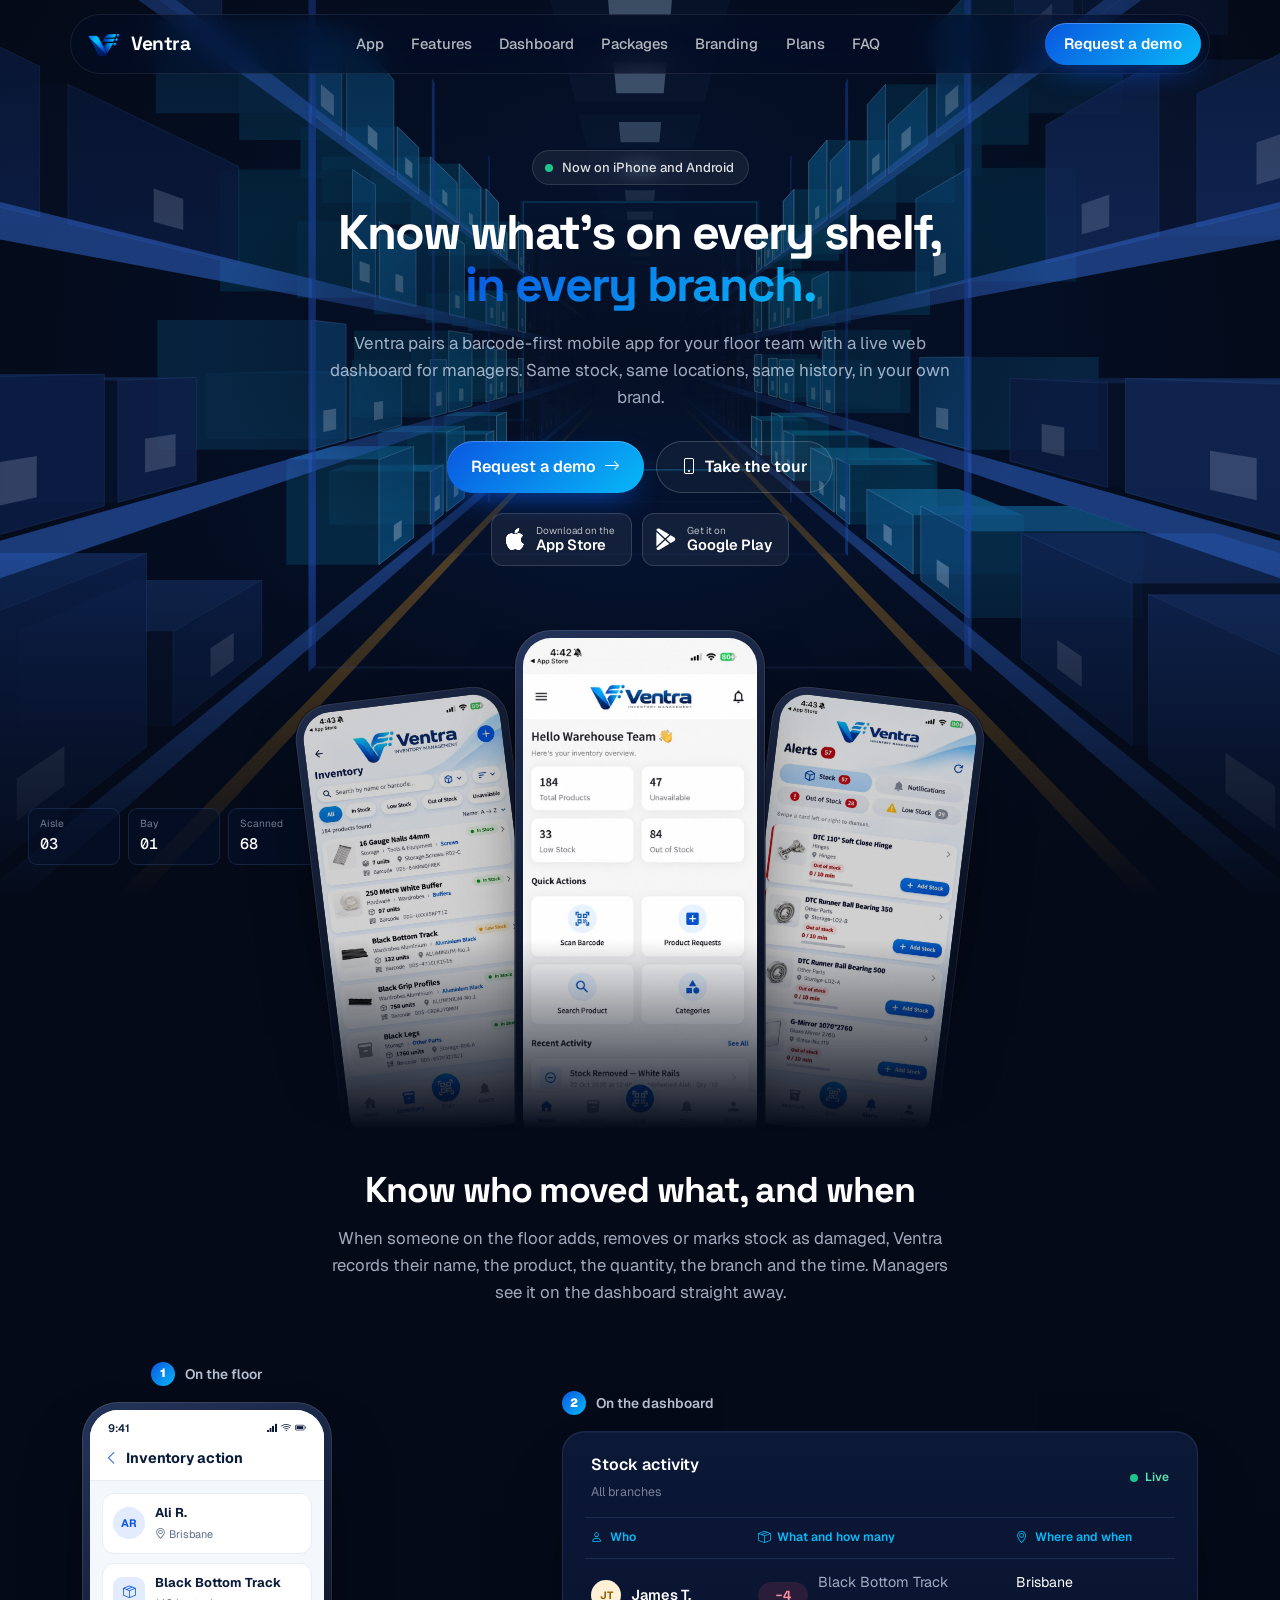
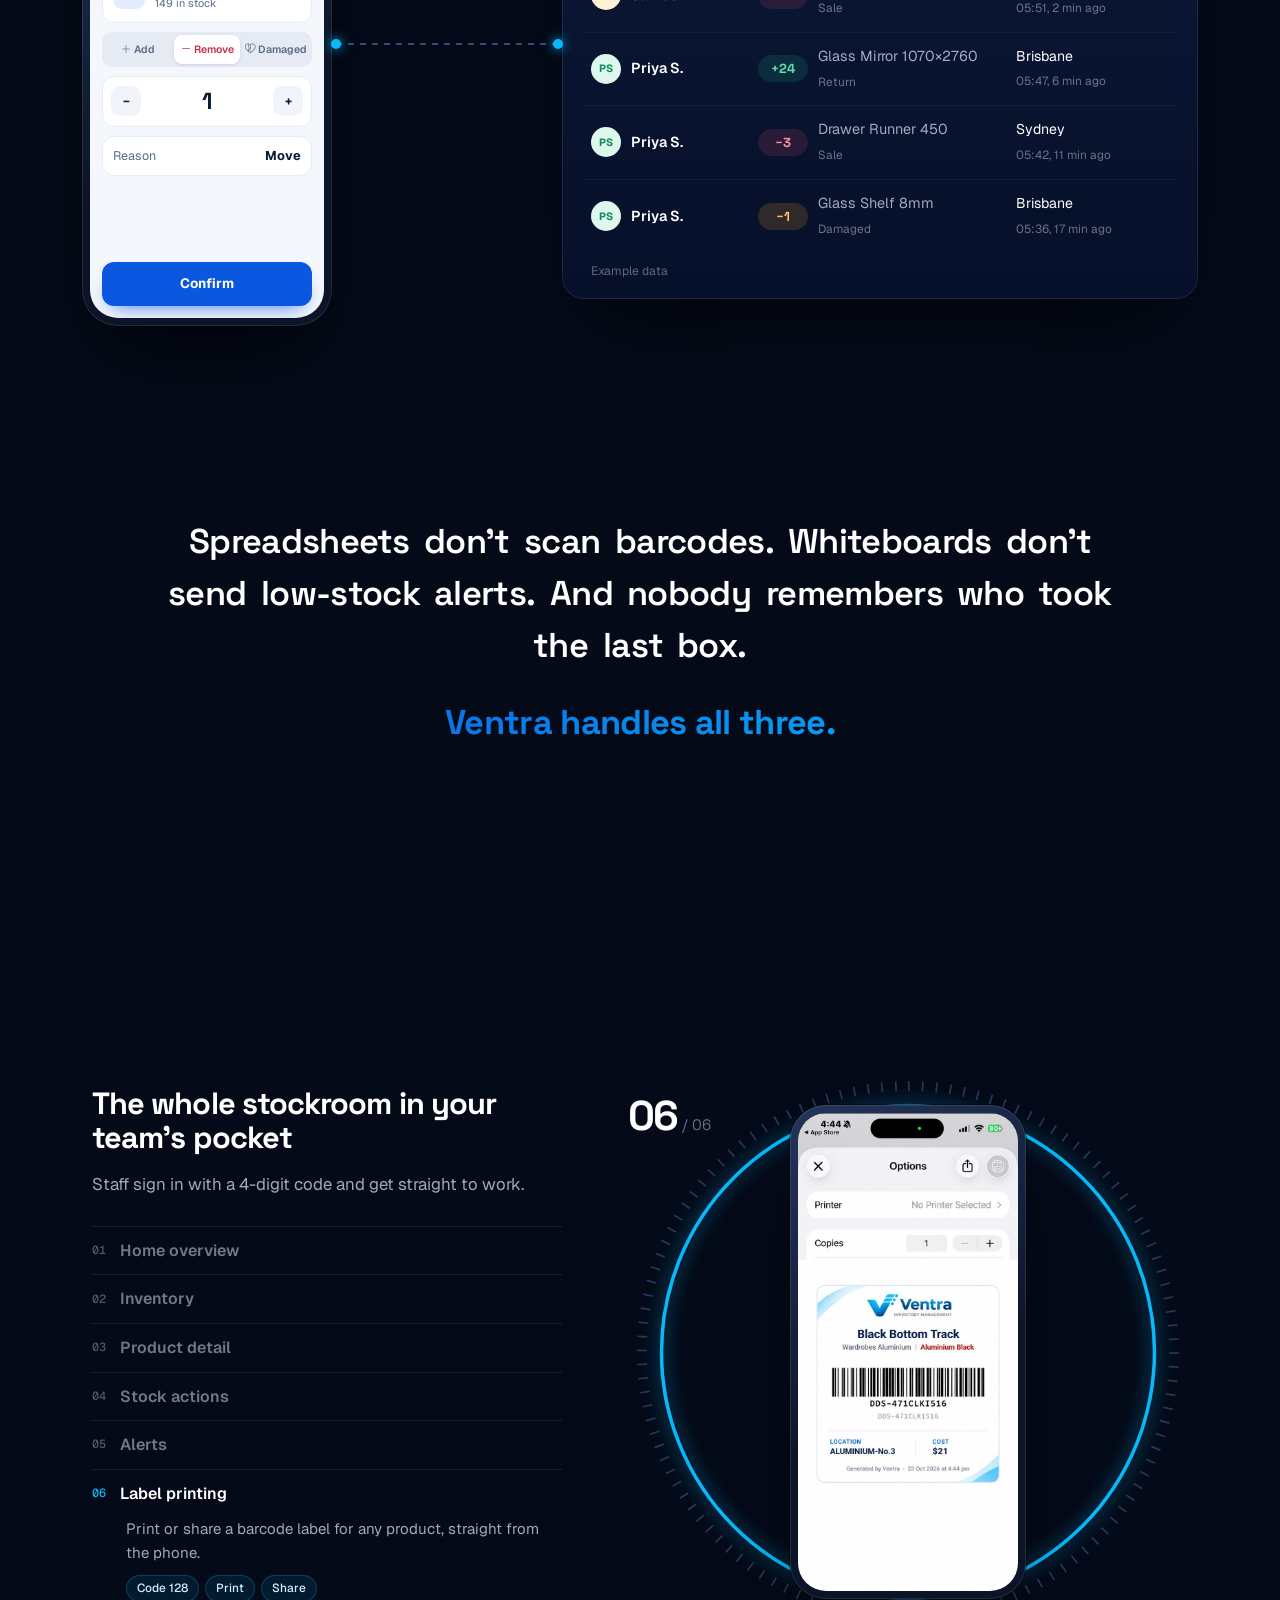
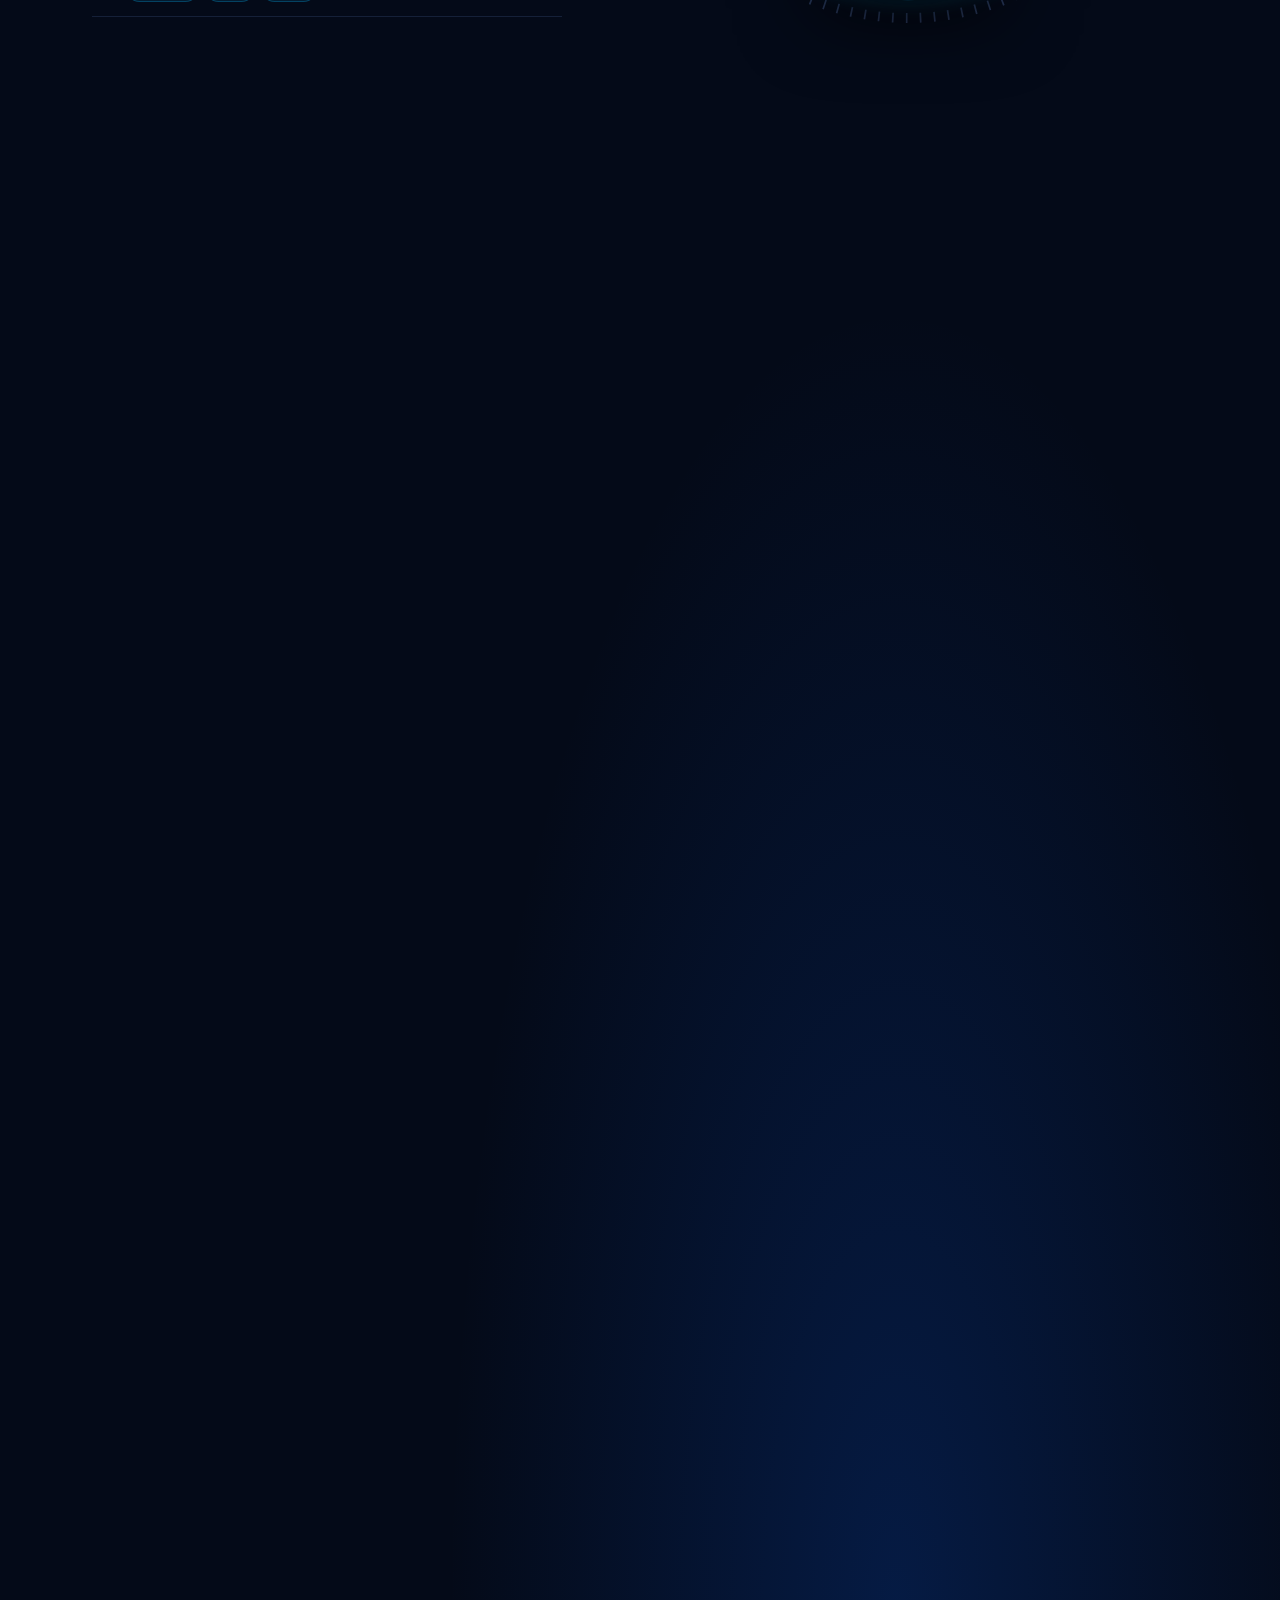
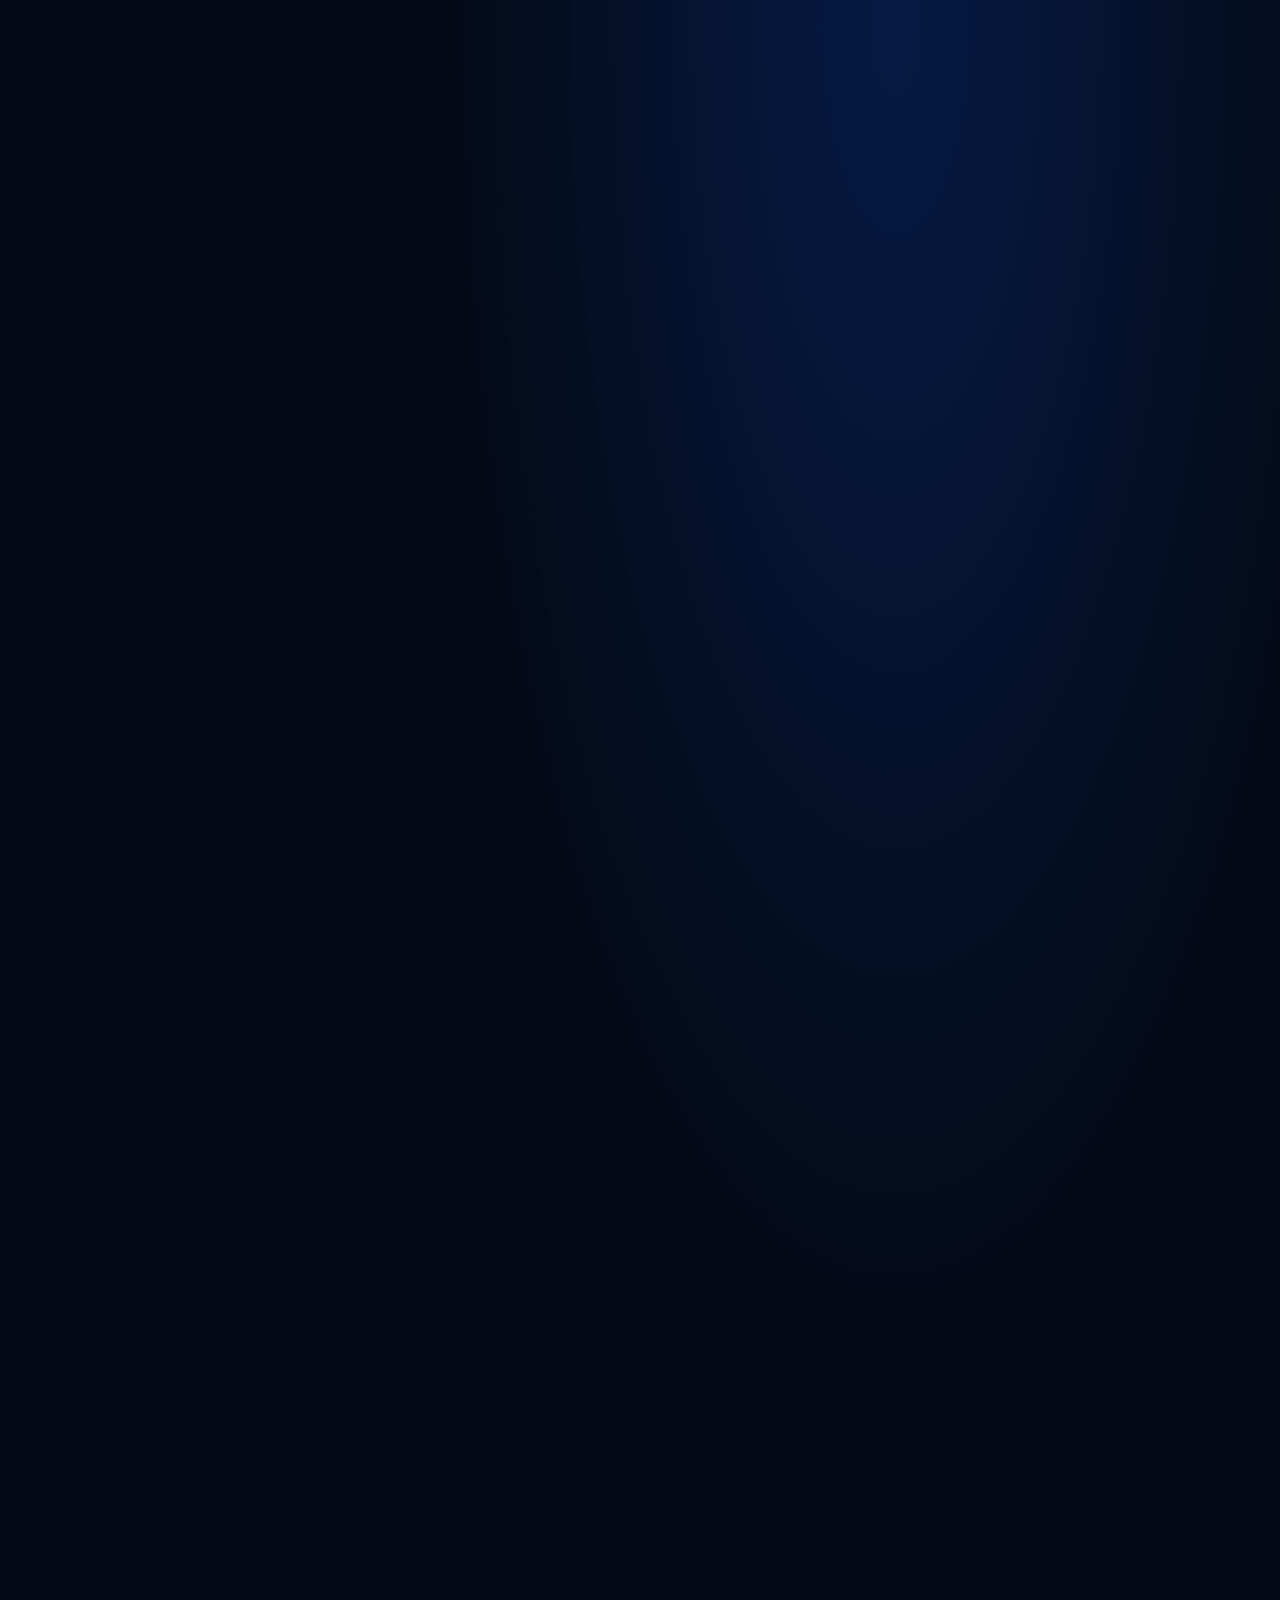
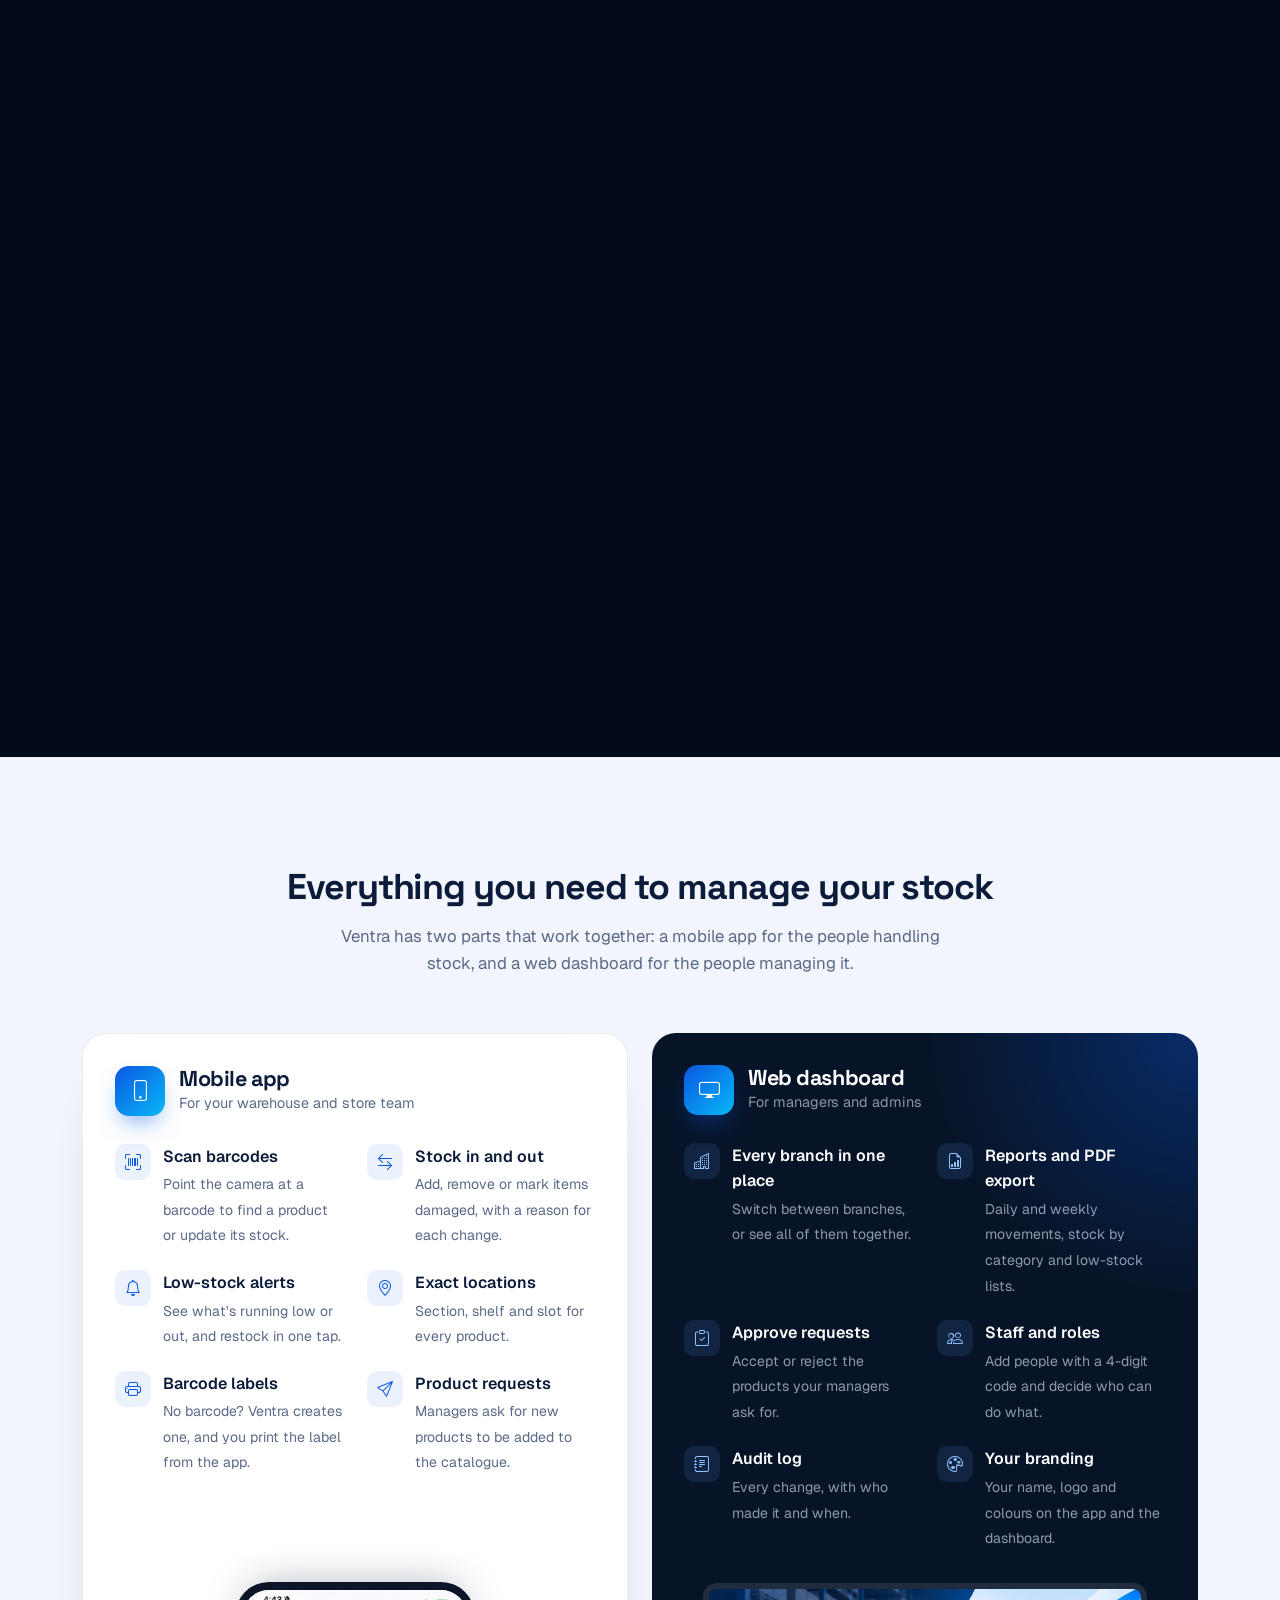
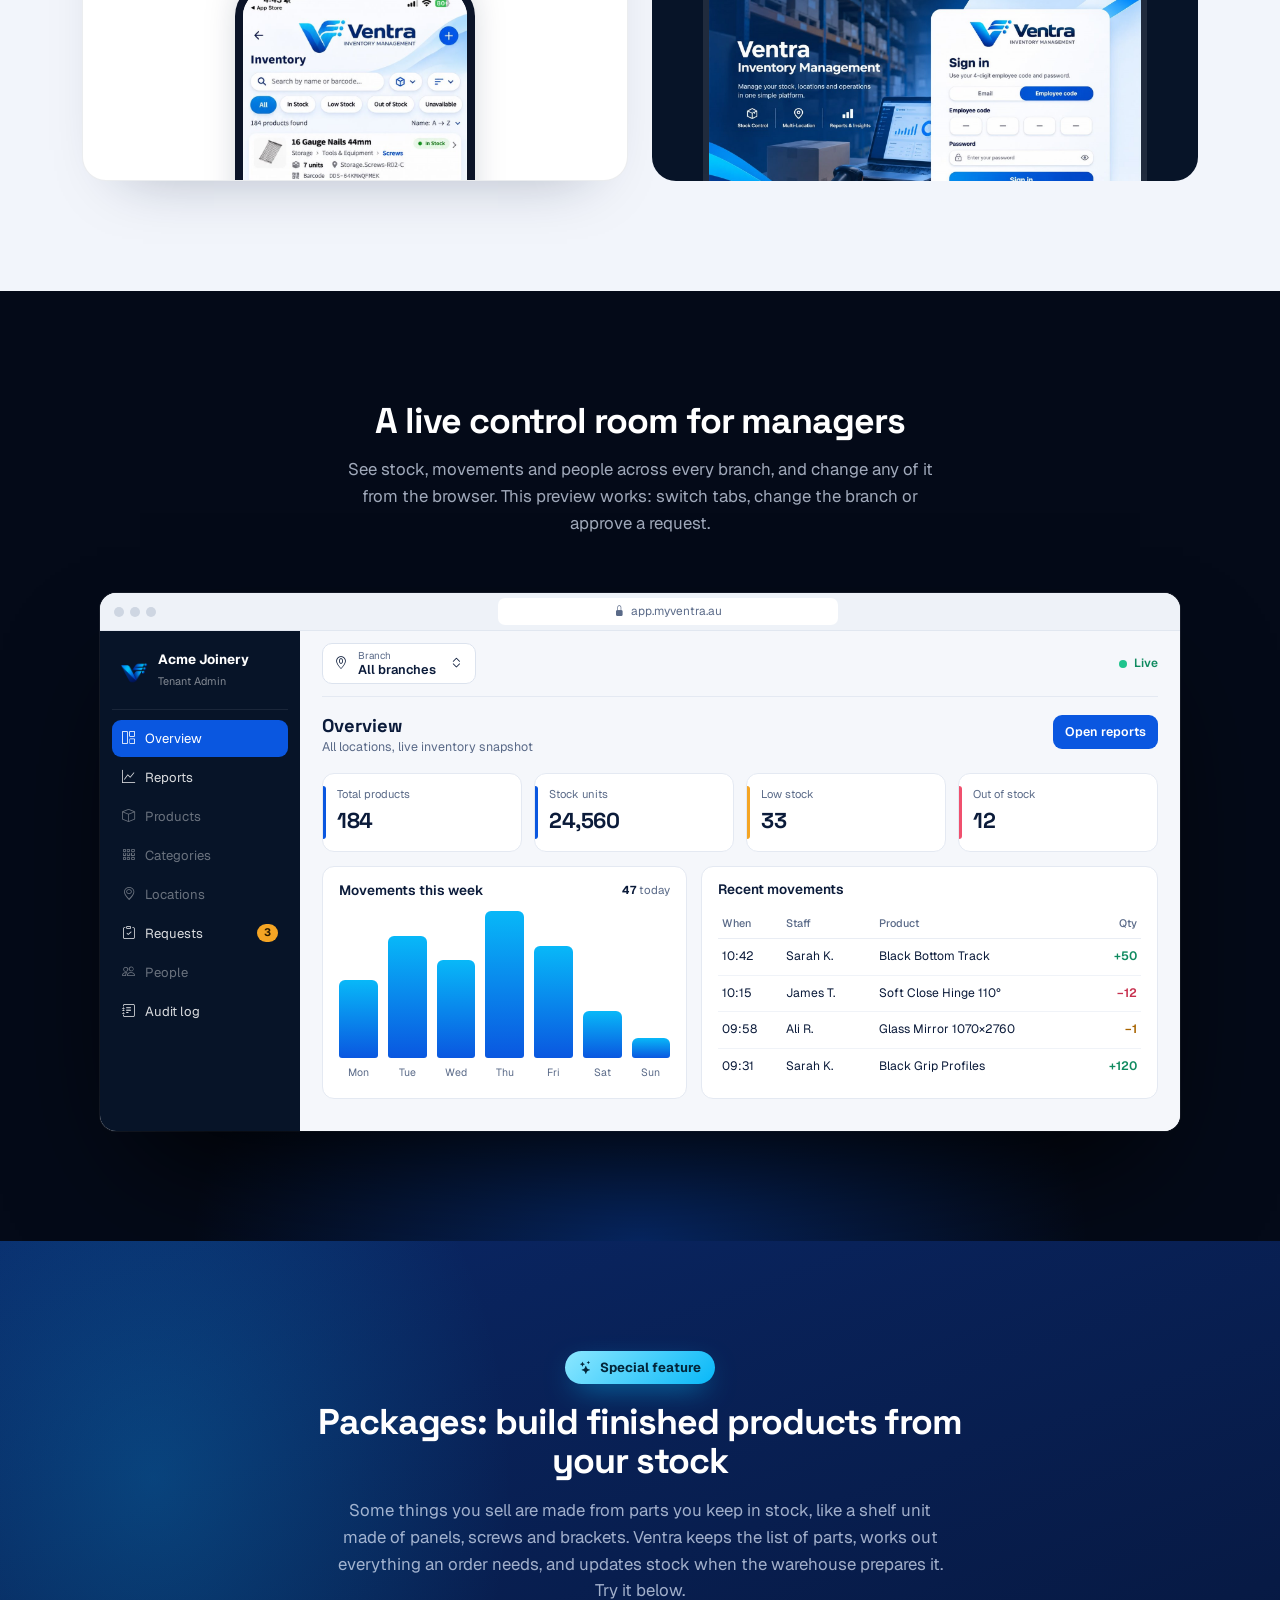
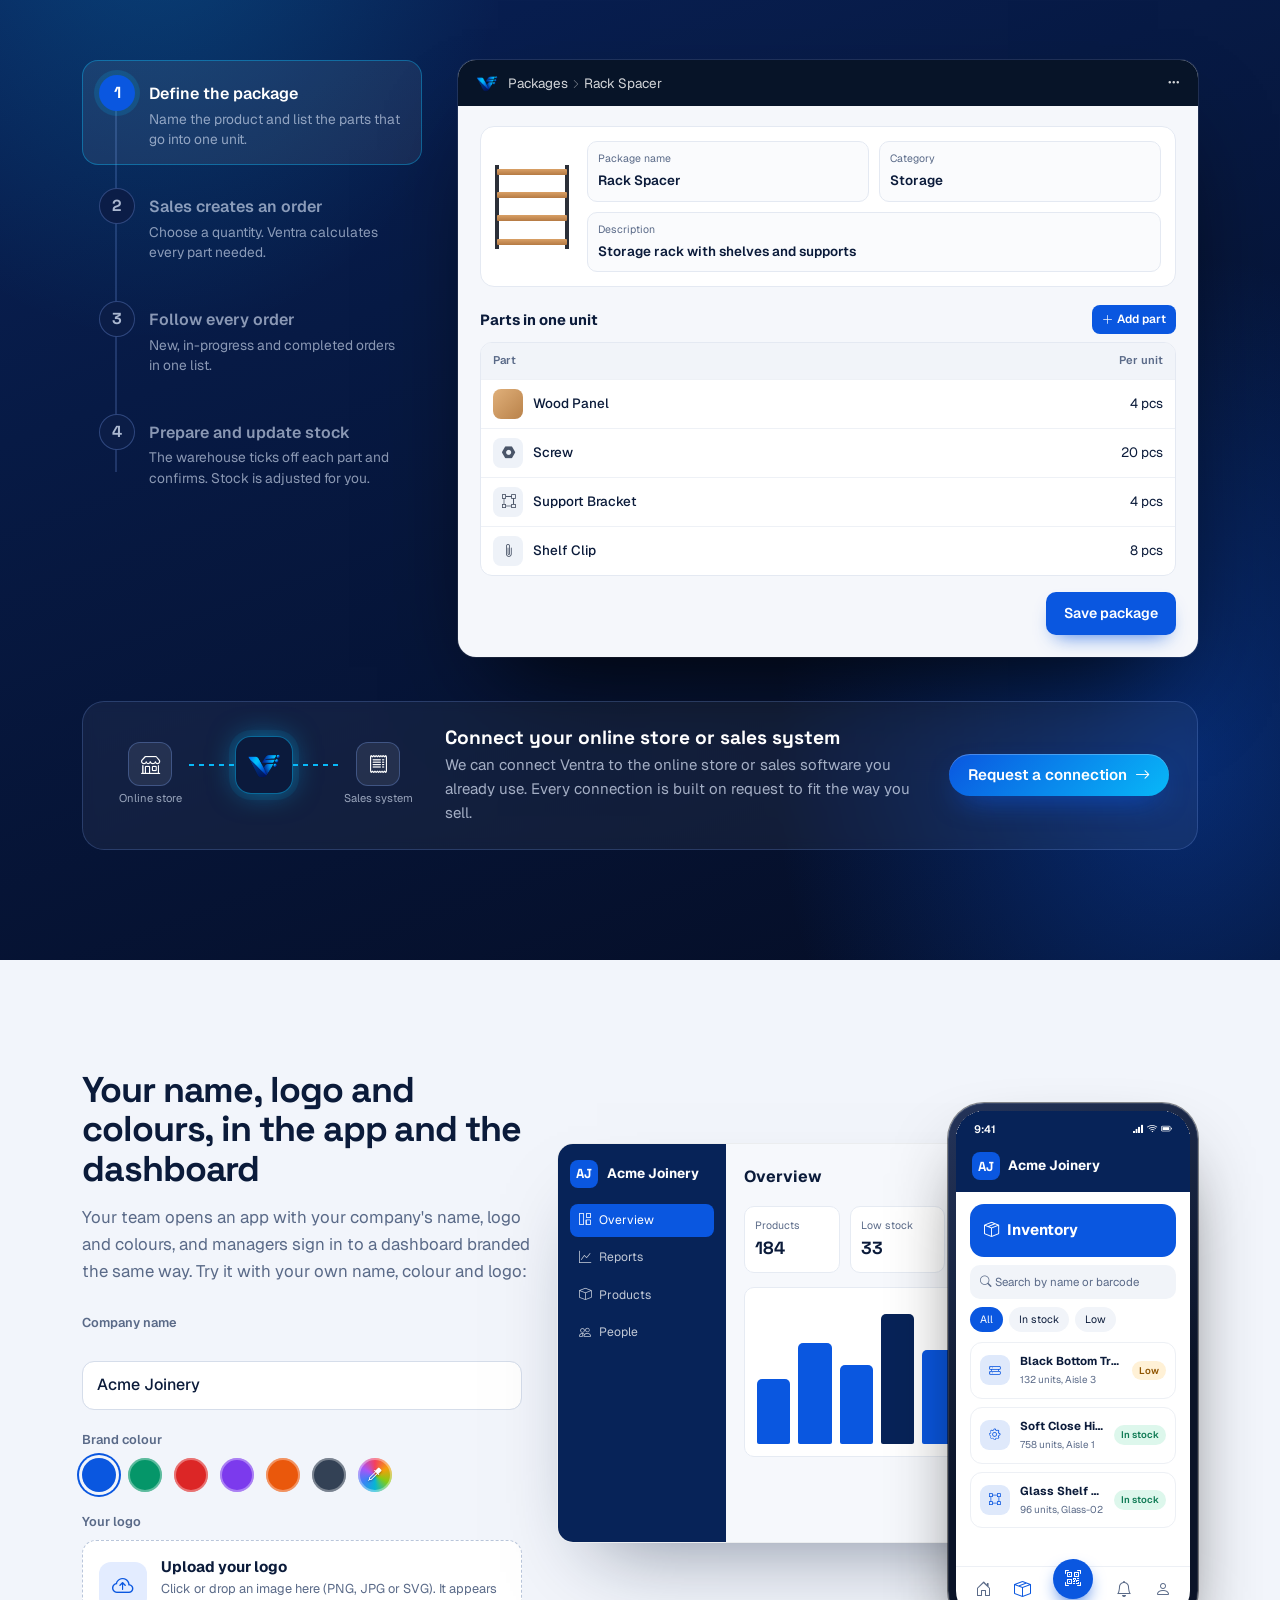
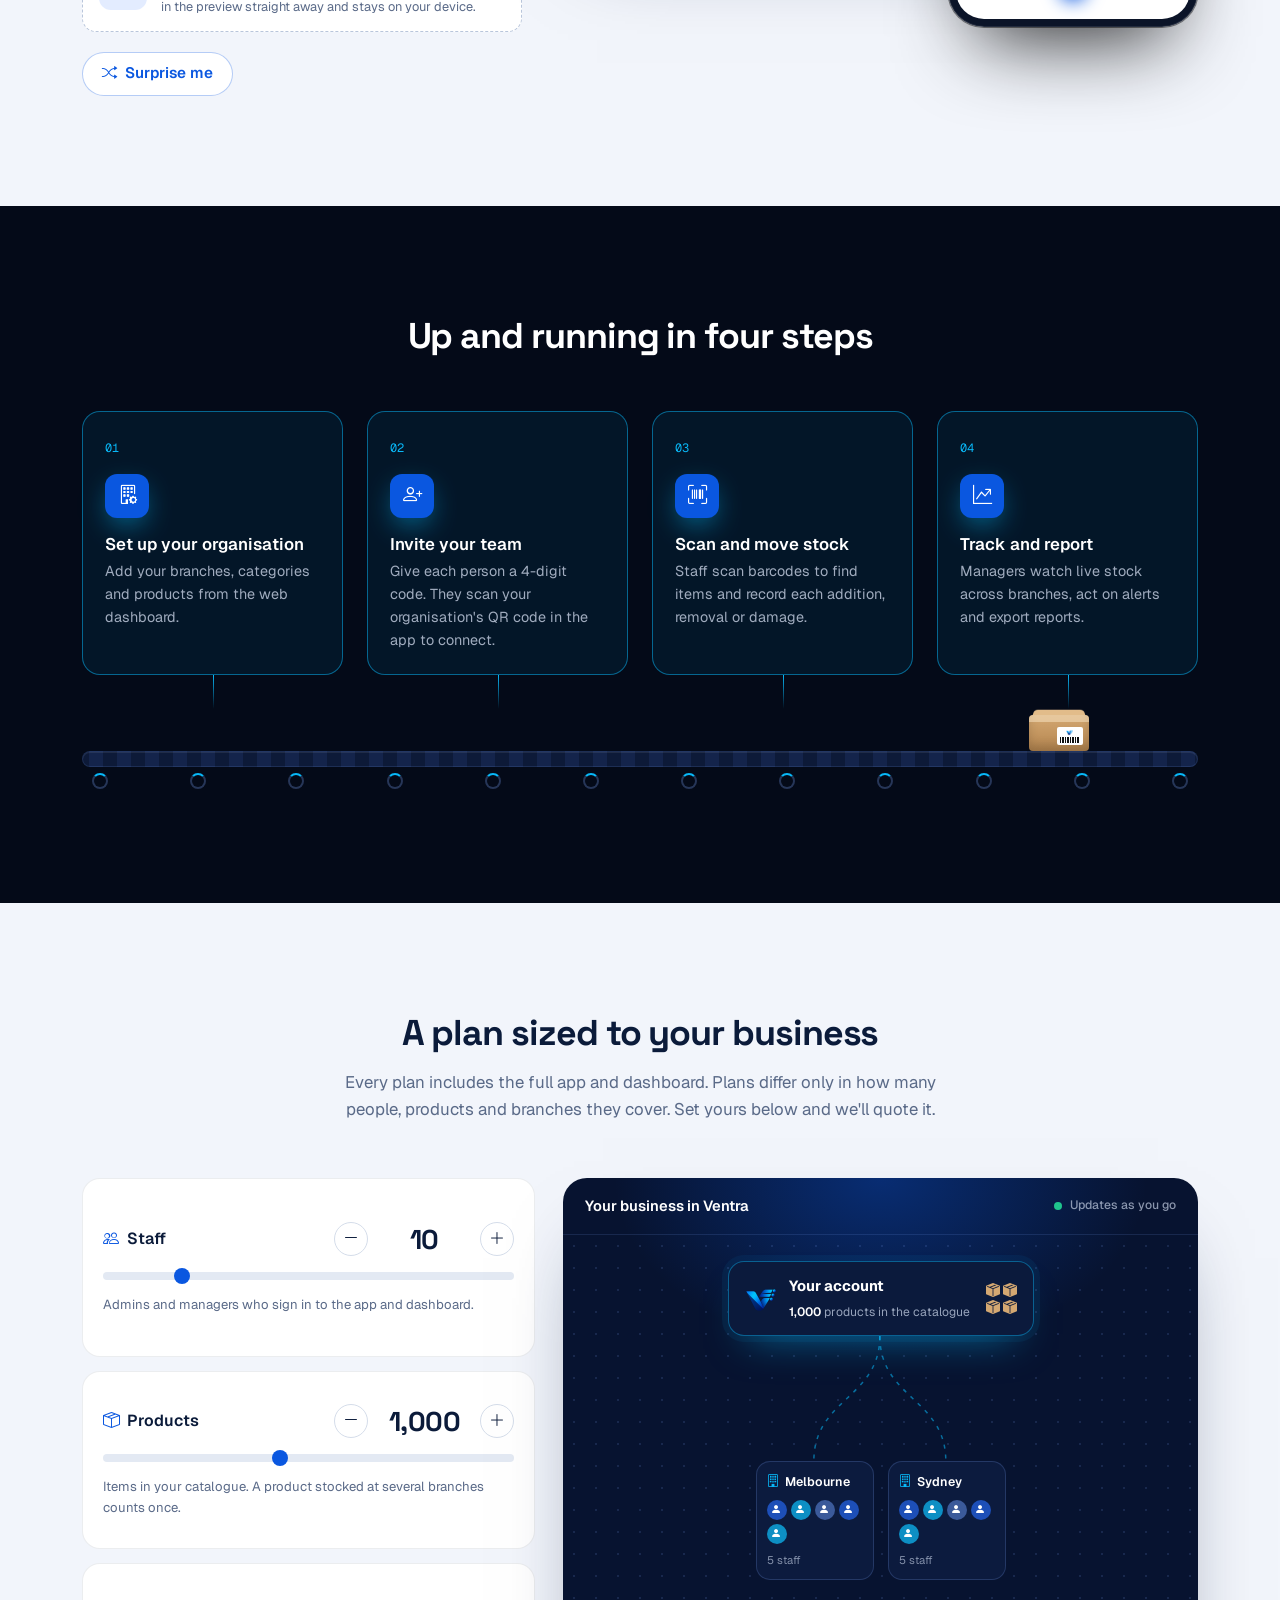
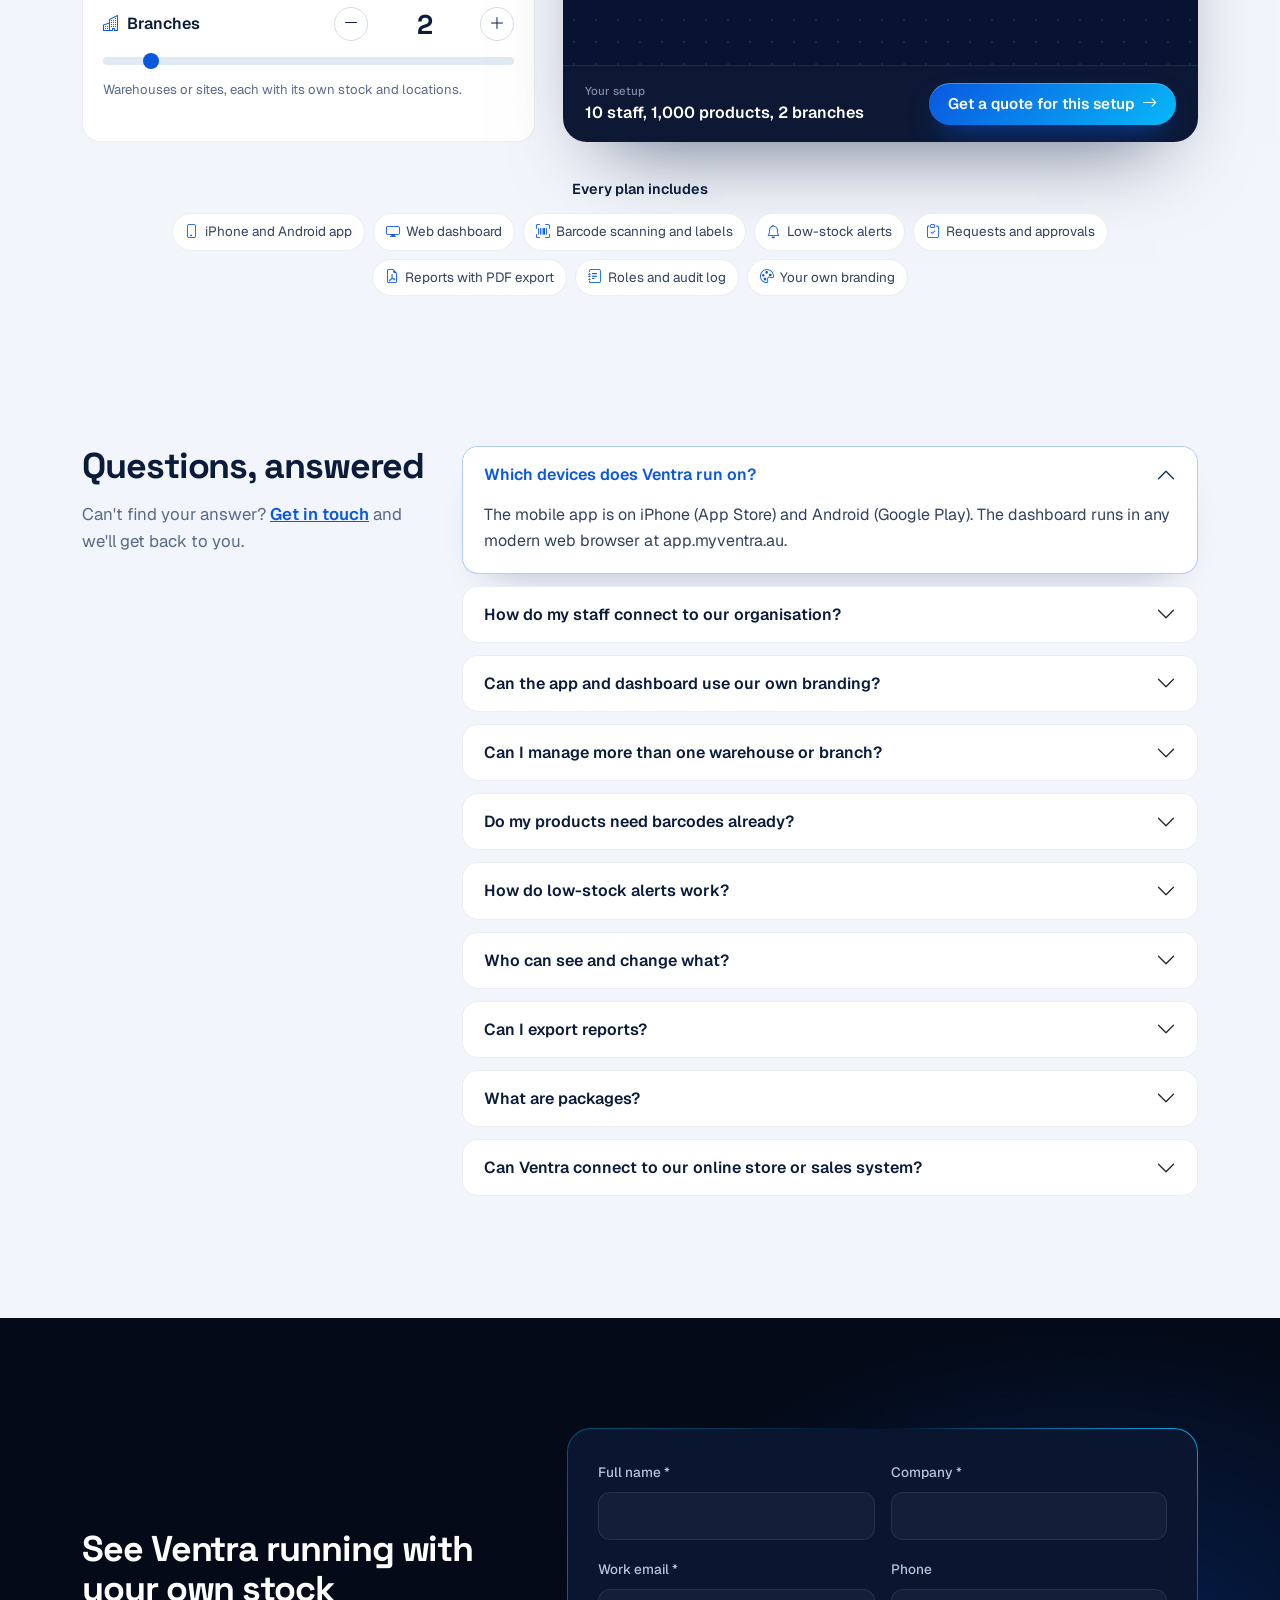
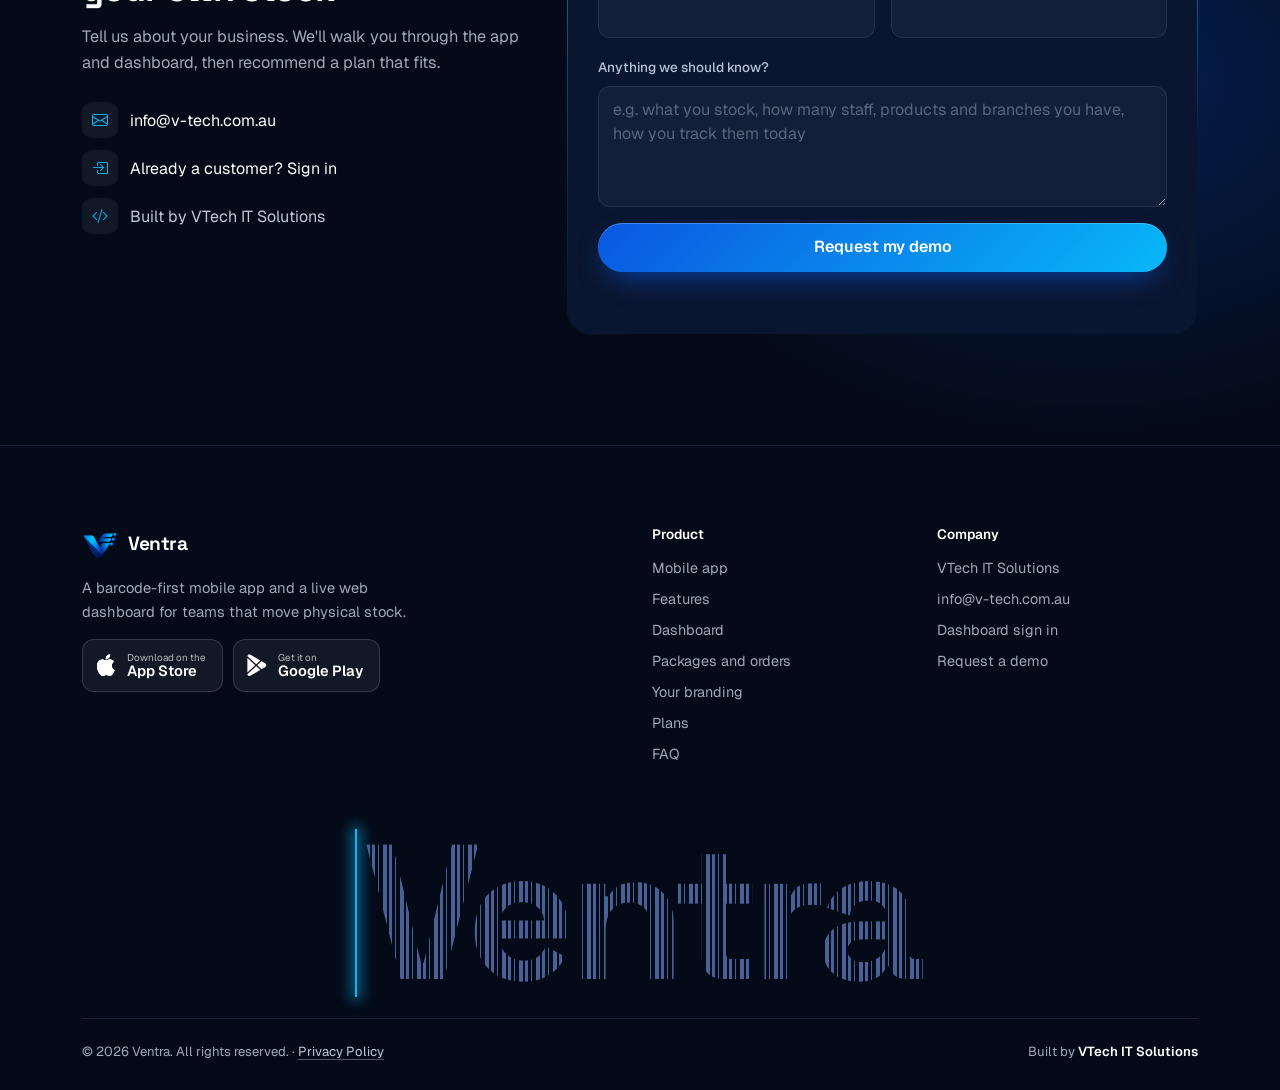
==== commit 54ebd8b3: "Add files via upload" ====
--- a/index.html
+++ b/index.html
@@ -940,10 +940,13 @@
         </div>
         <div class="col-lg-7">
           <div class="form-frame">
-            <!-- Replace YOUR_FORM_ID with the form ID from your Formspree dashboard -->
-            <form id="demoForm" class="demo-form" action="https://formspree.io/f/YOUR_FORM_ID" method="POST" novalidate>
+            <!-- Sent by FormSubmit to info@v-tech.com.au. The first submission sends an
+                 activation email to that inbox; click "Activate Form" once and every request arrives after that. -->
+            <form id="demoForm" class="demo-form" action="https://formsubmit.co/ajax/info@v-tech.com.au" method="POST" novalidate>
               <input type="hidden" name="_subject" value="New Ventra demo request">
-              <input type="text" name="_gotcha" class="d-none" tabindex="-1" autocomplete="off">
+              <input type="hidden" name="_template" value="table">
+              <input type="hidden" name="_captcha" value="false">
+              <input type="text" name="_honey" class="d-none" tabindex="-1" autocomplete="off">
               <div class="row g-3">
                 <div class="col-sm-6">
                   <label for="fName" class="form-label">Full name *</label>
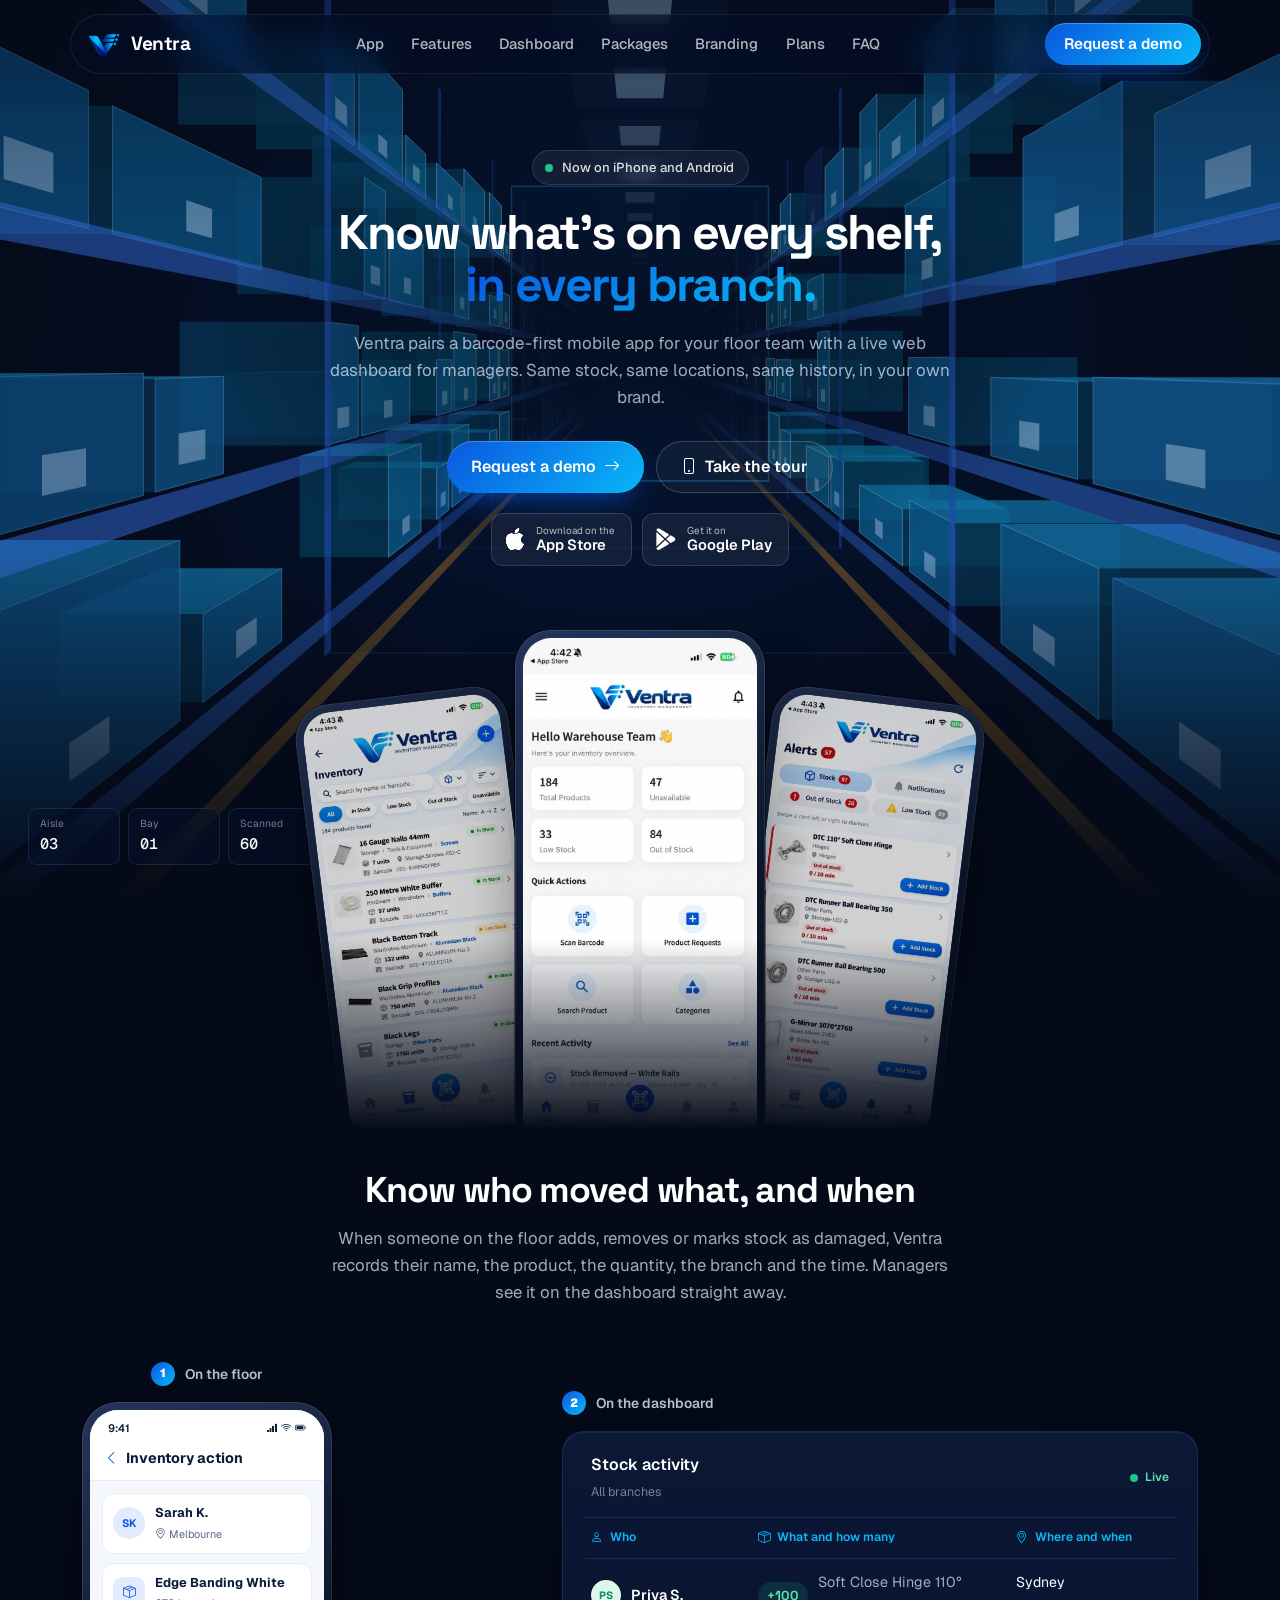
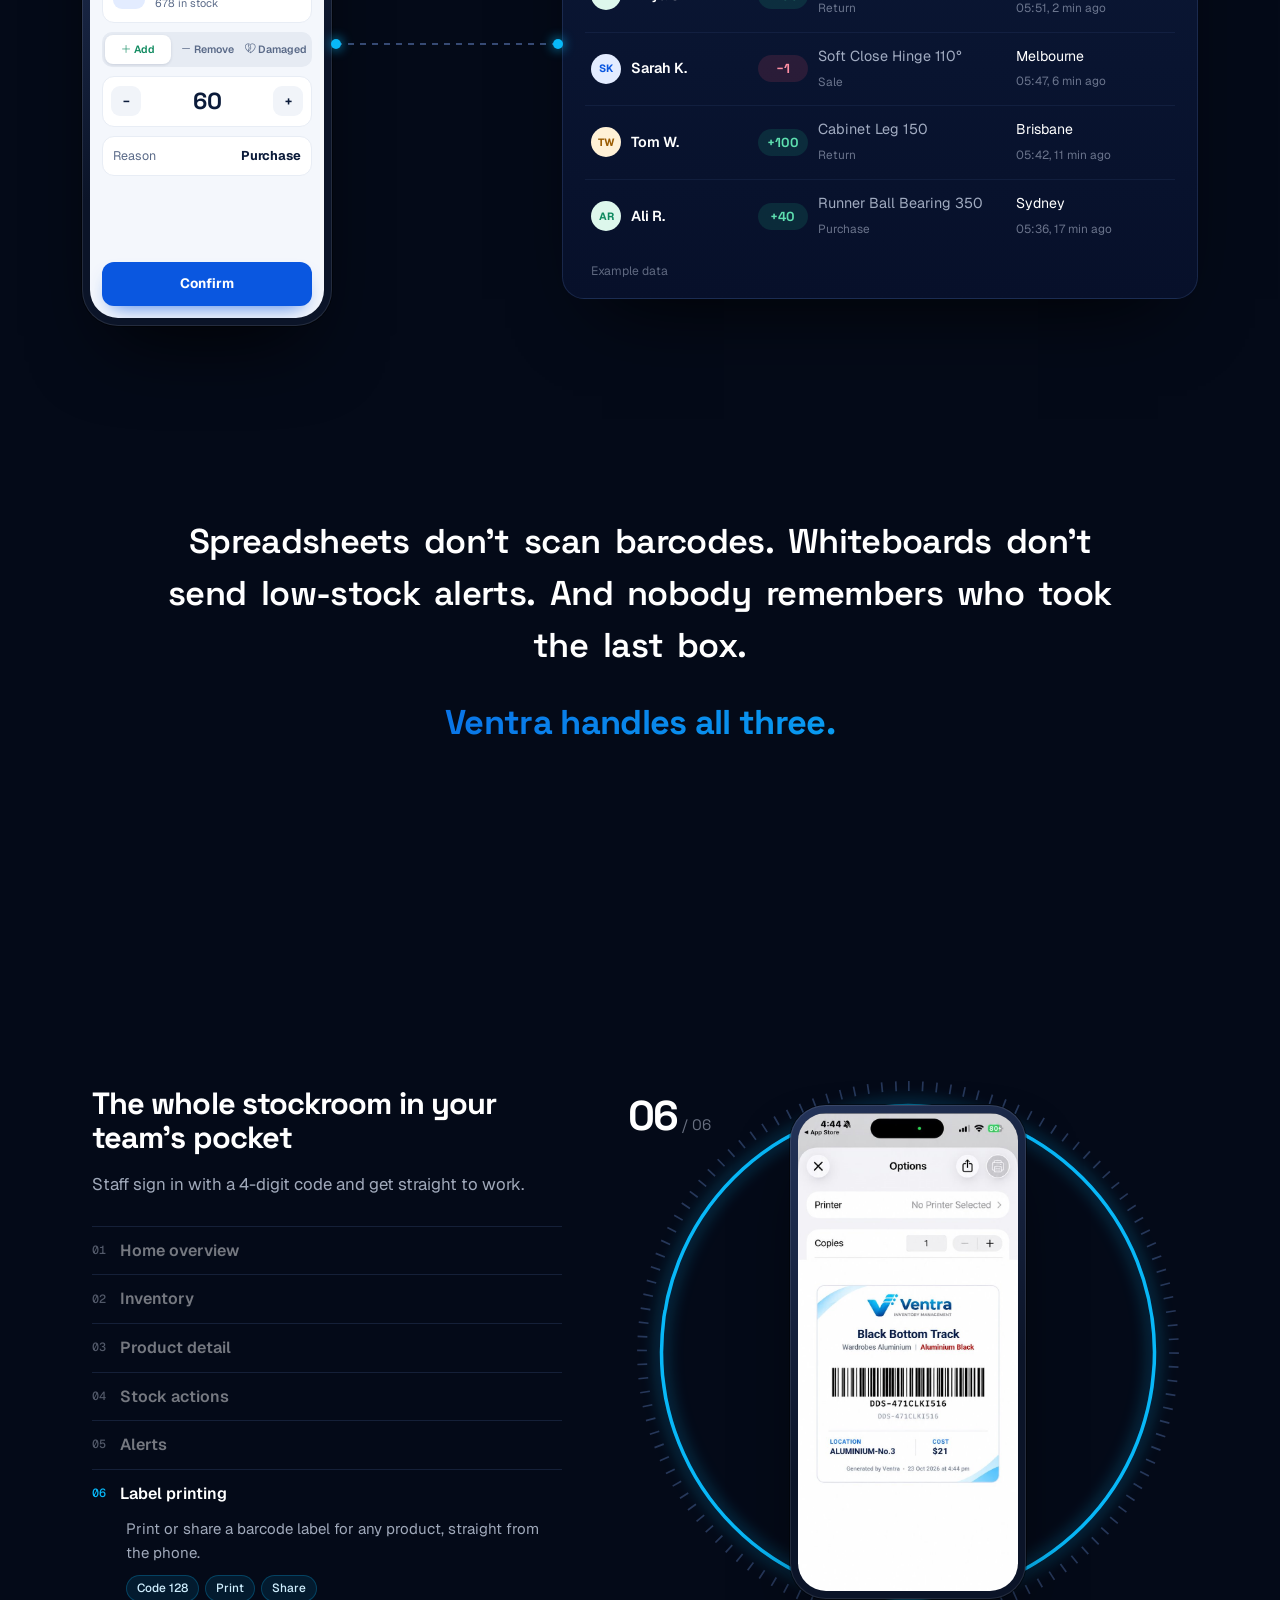
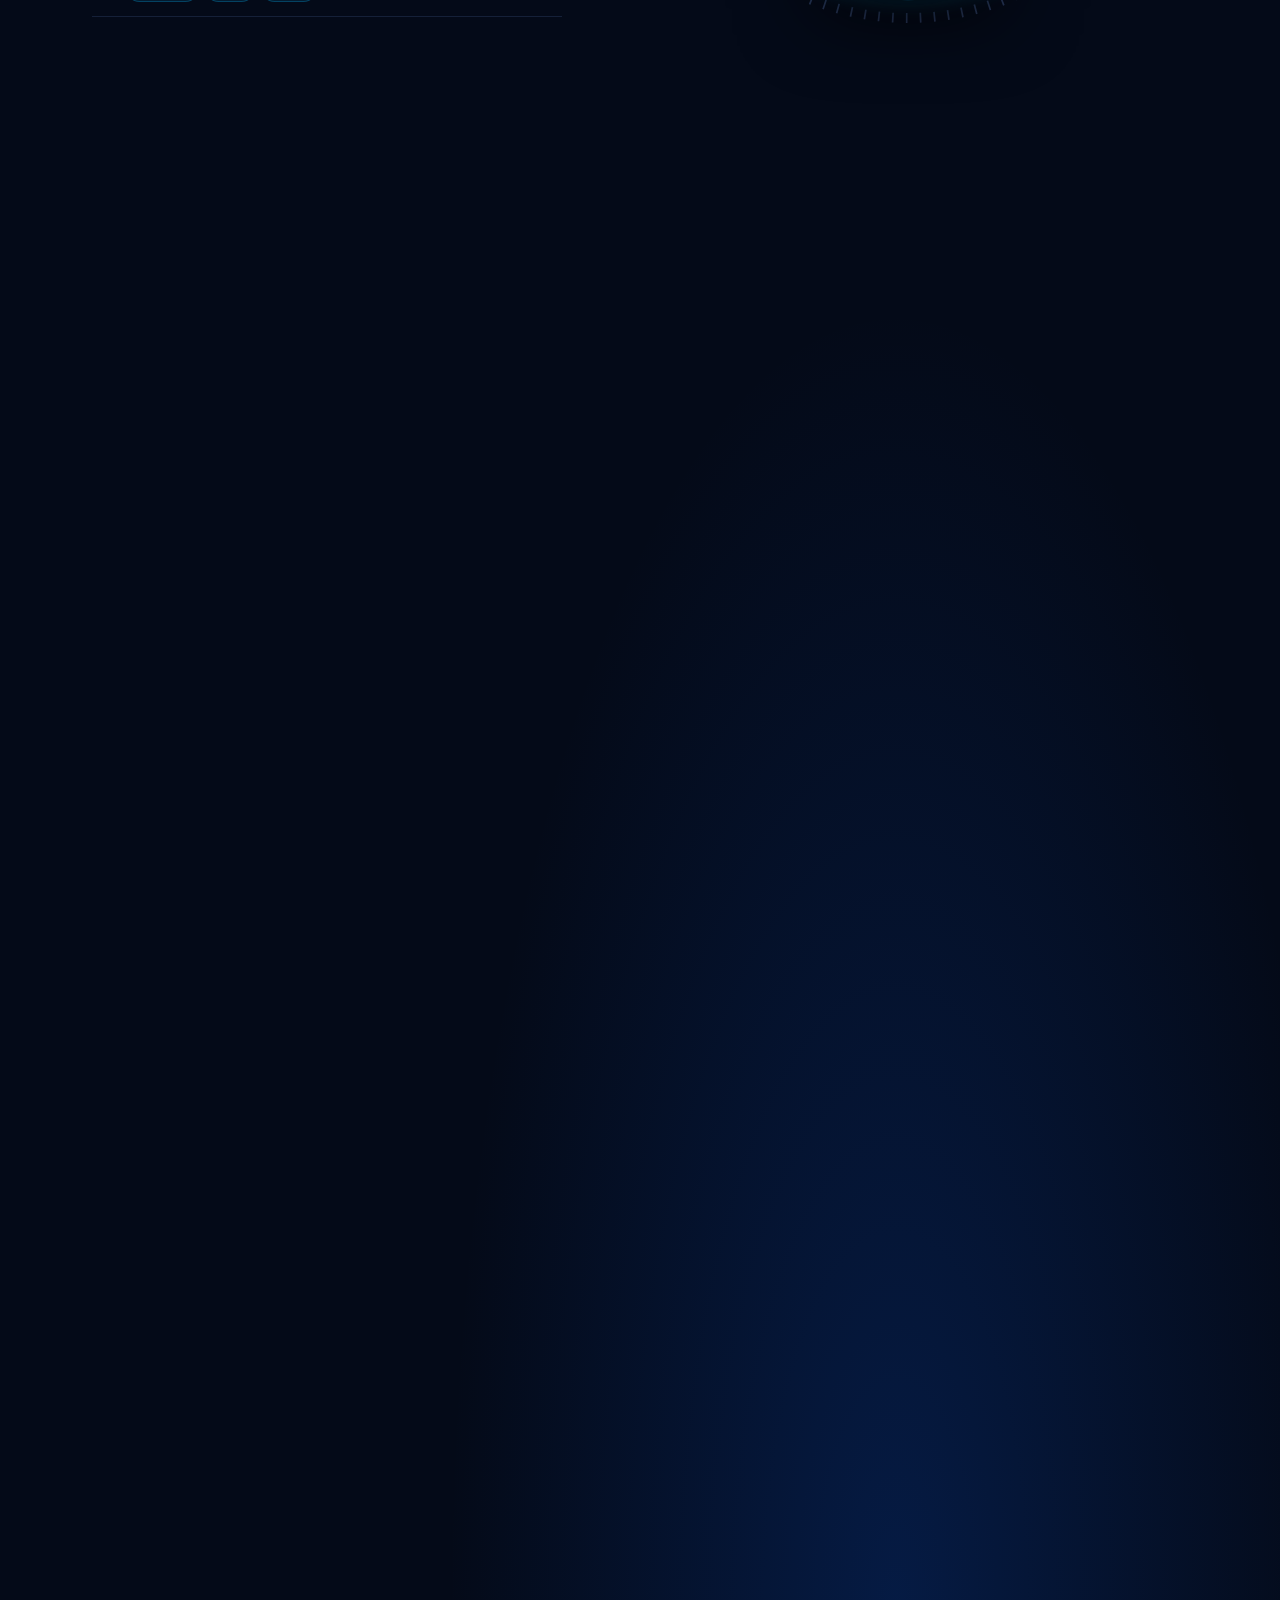
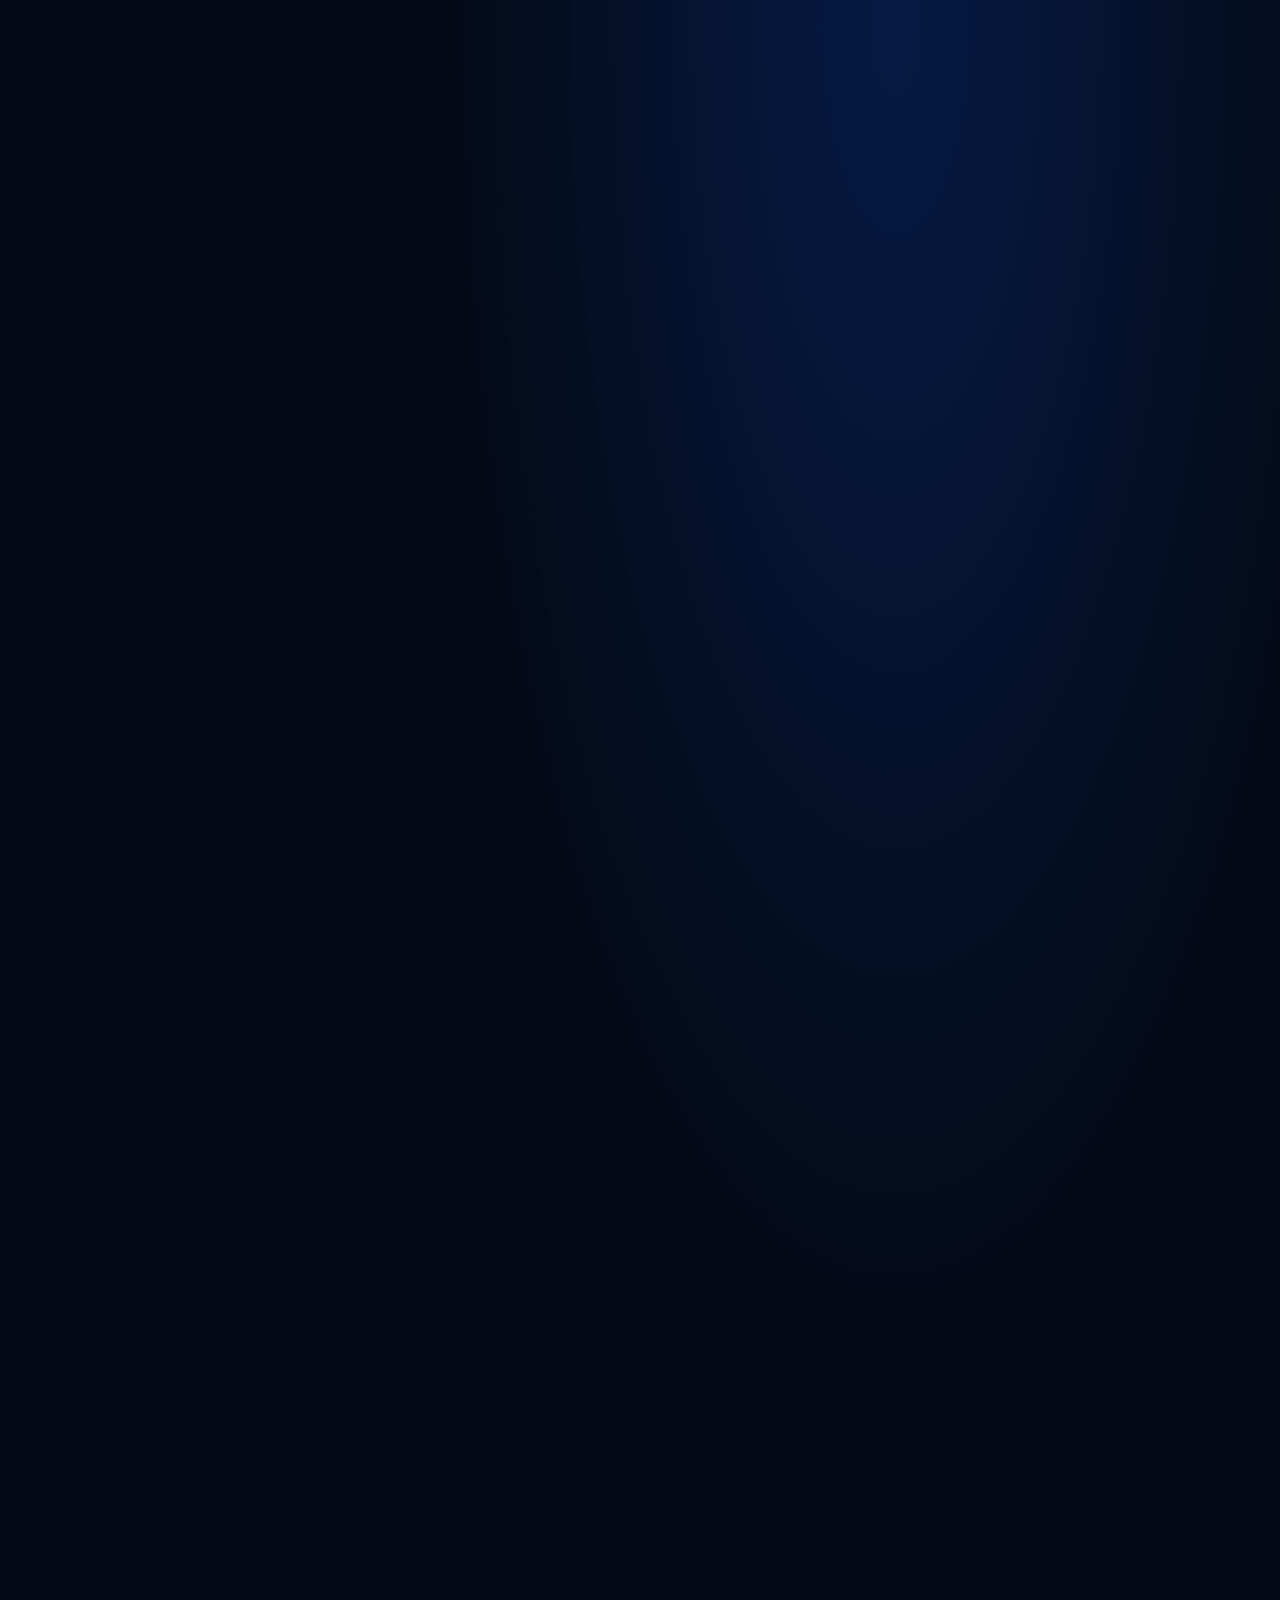
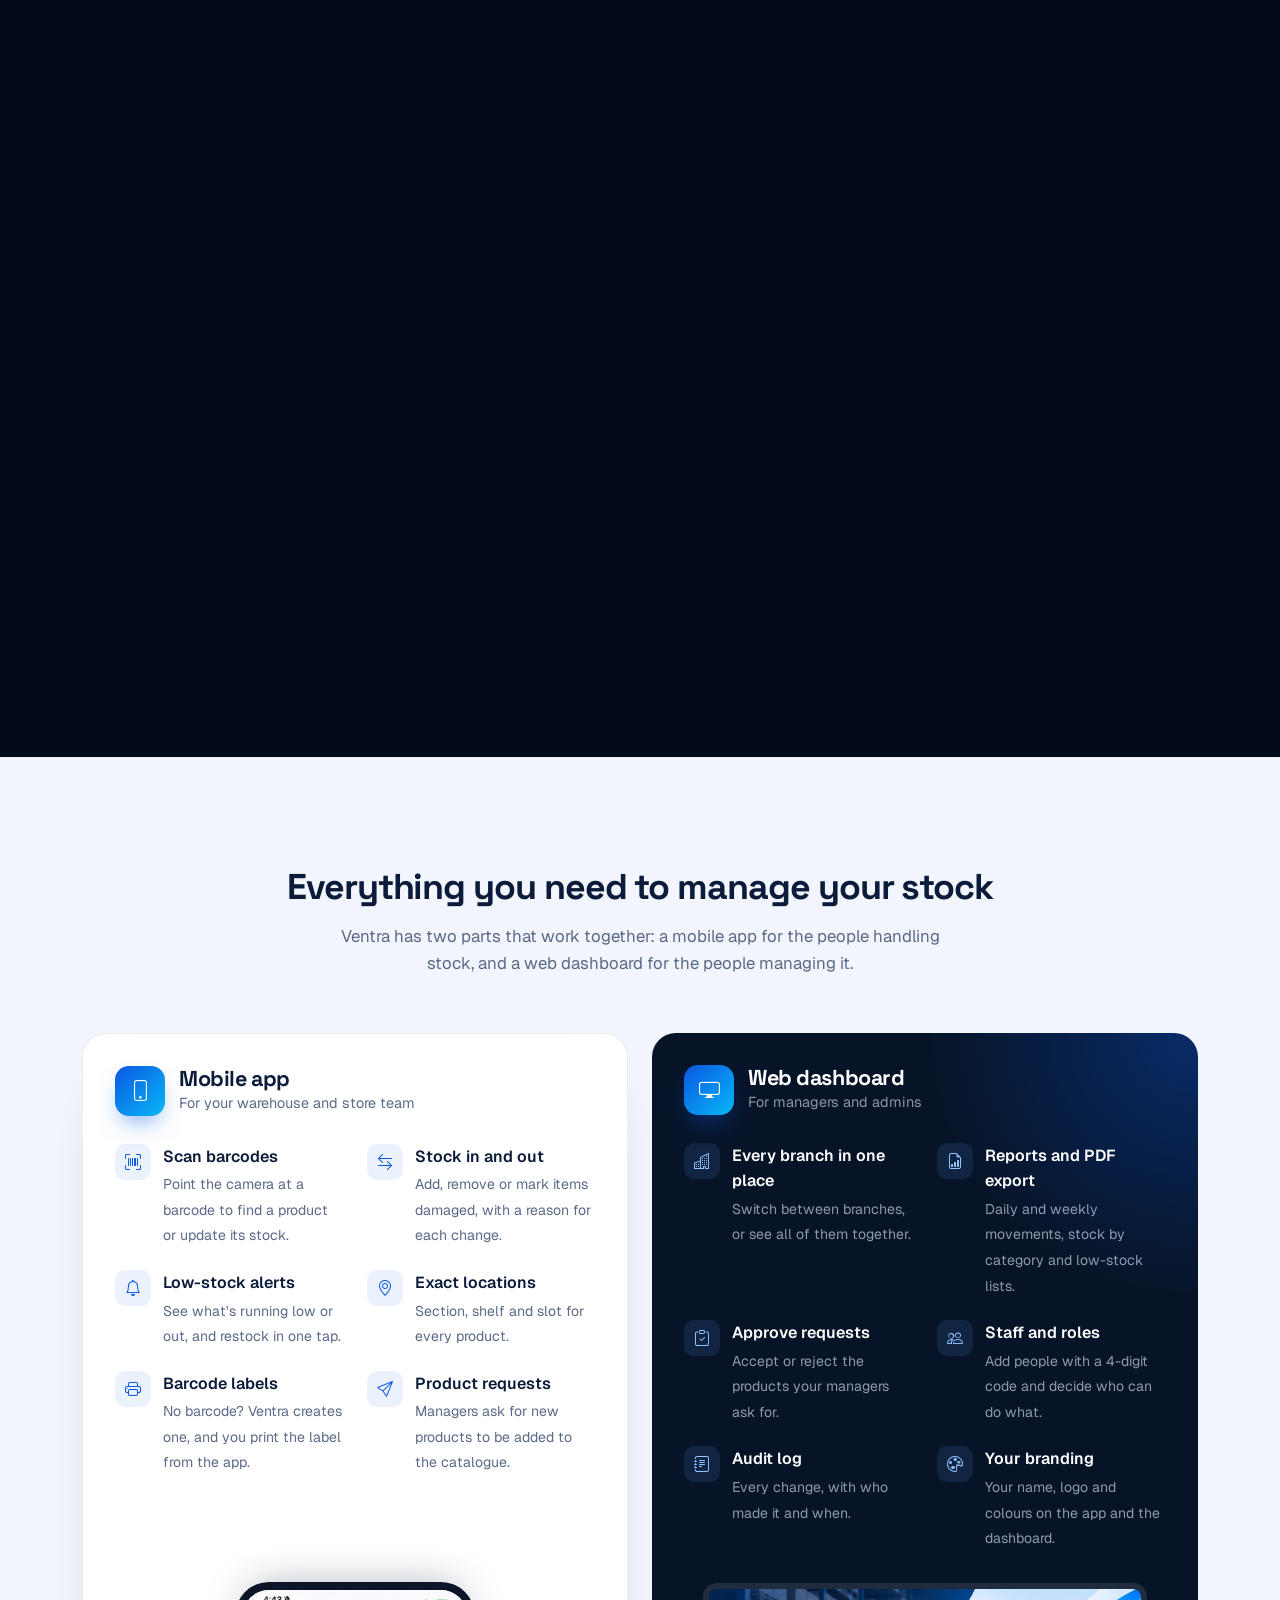
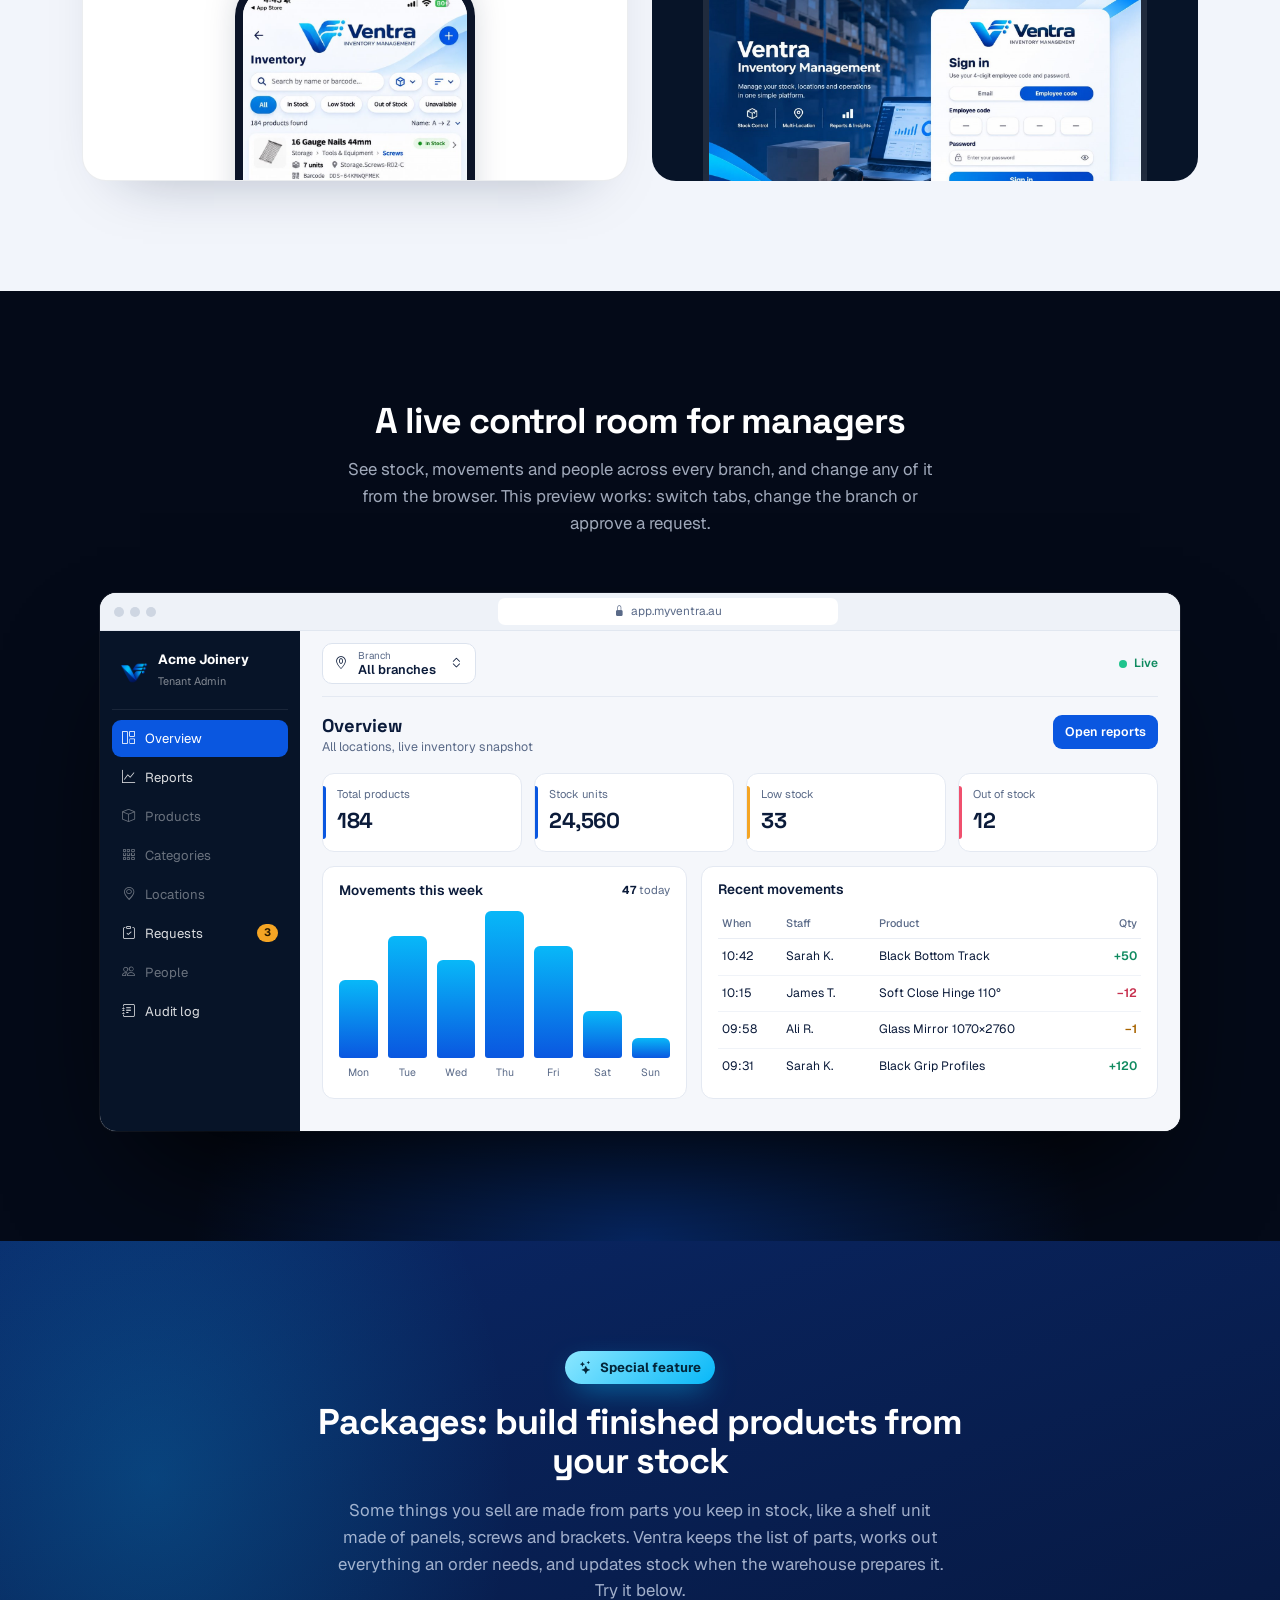
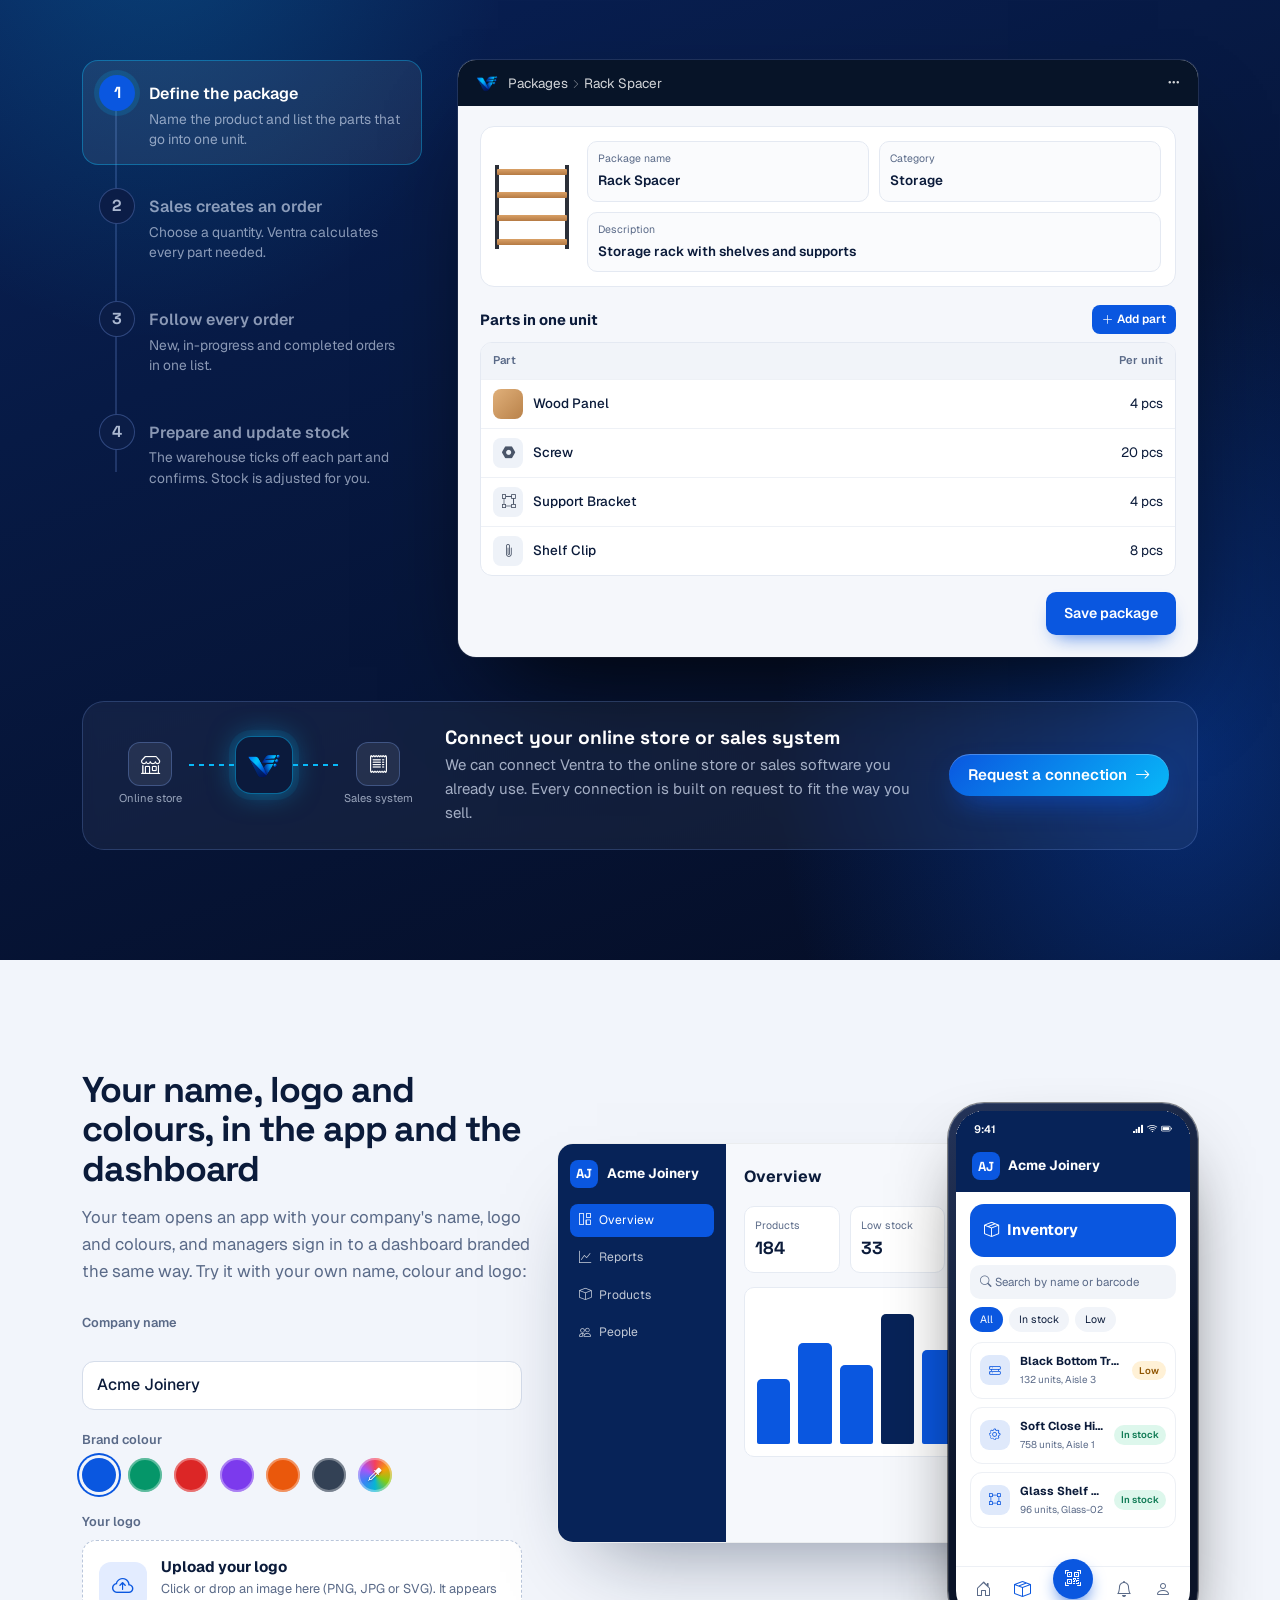
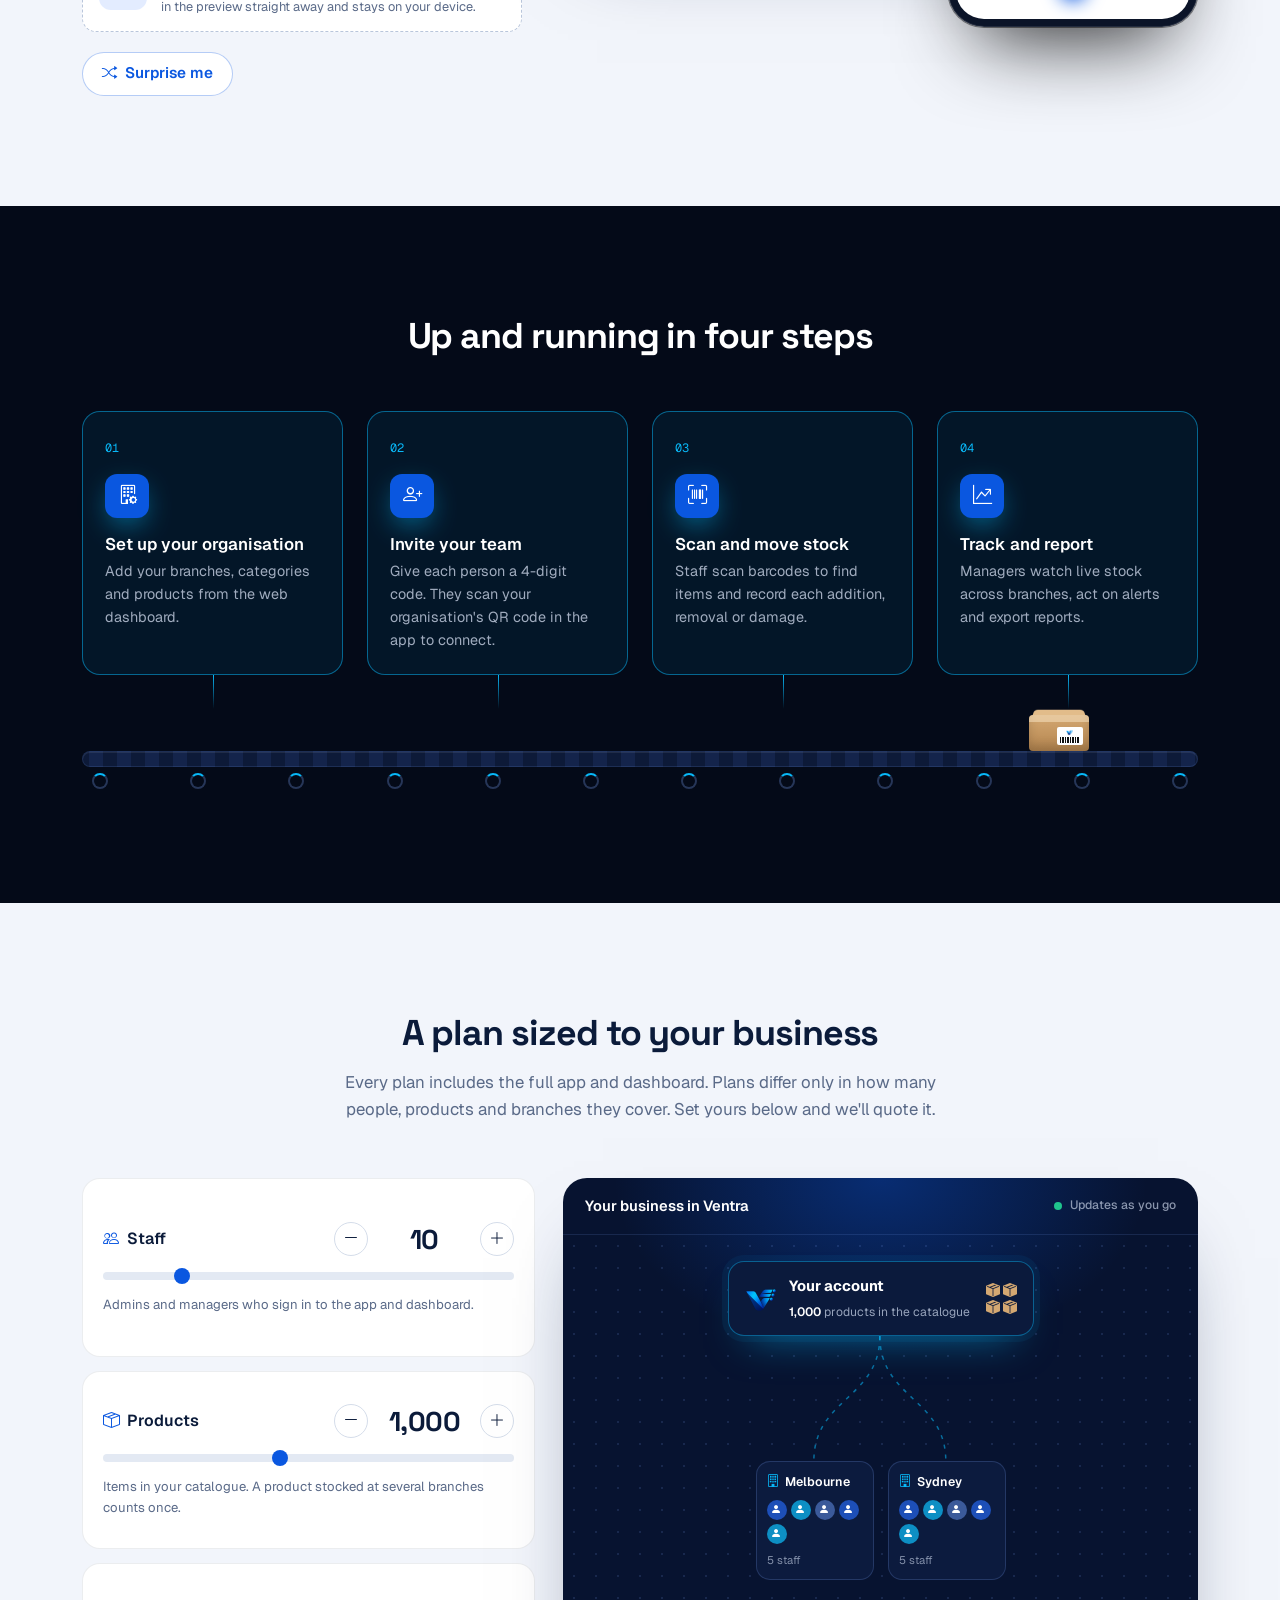
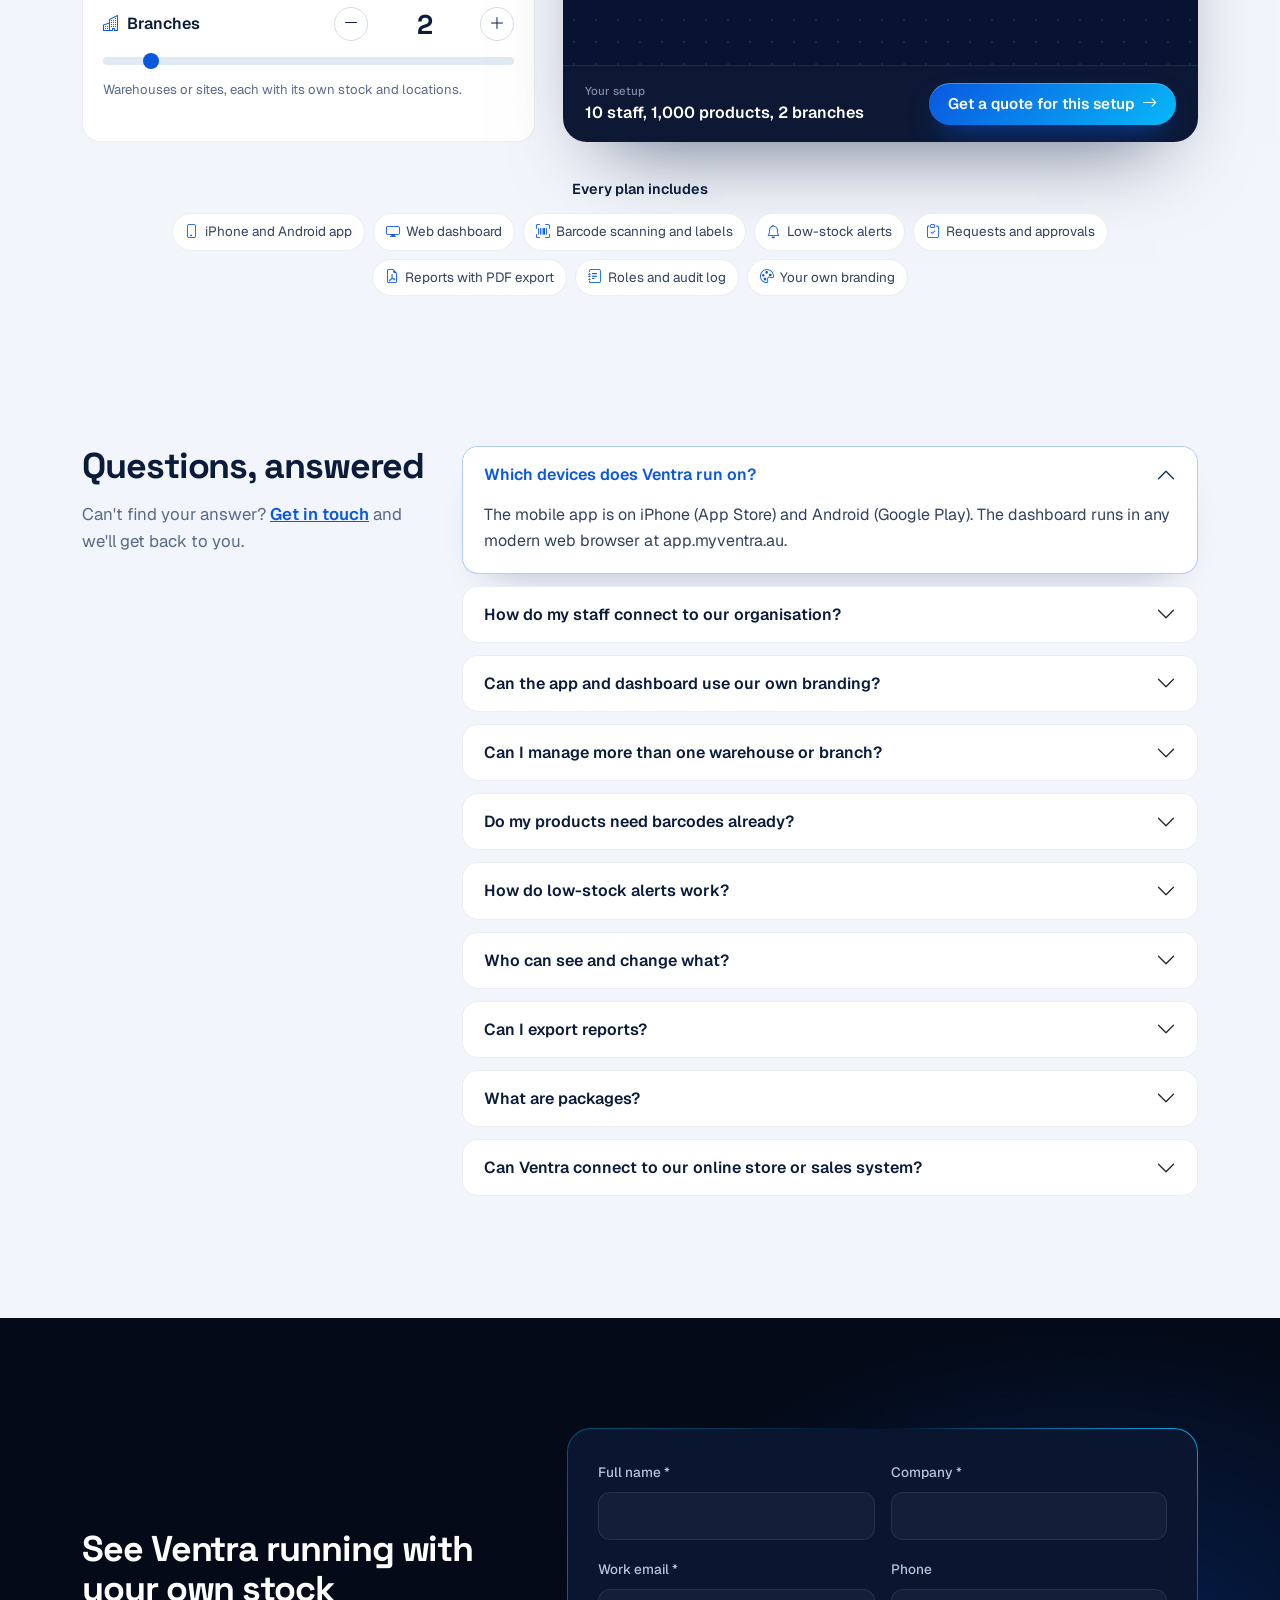
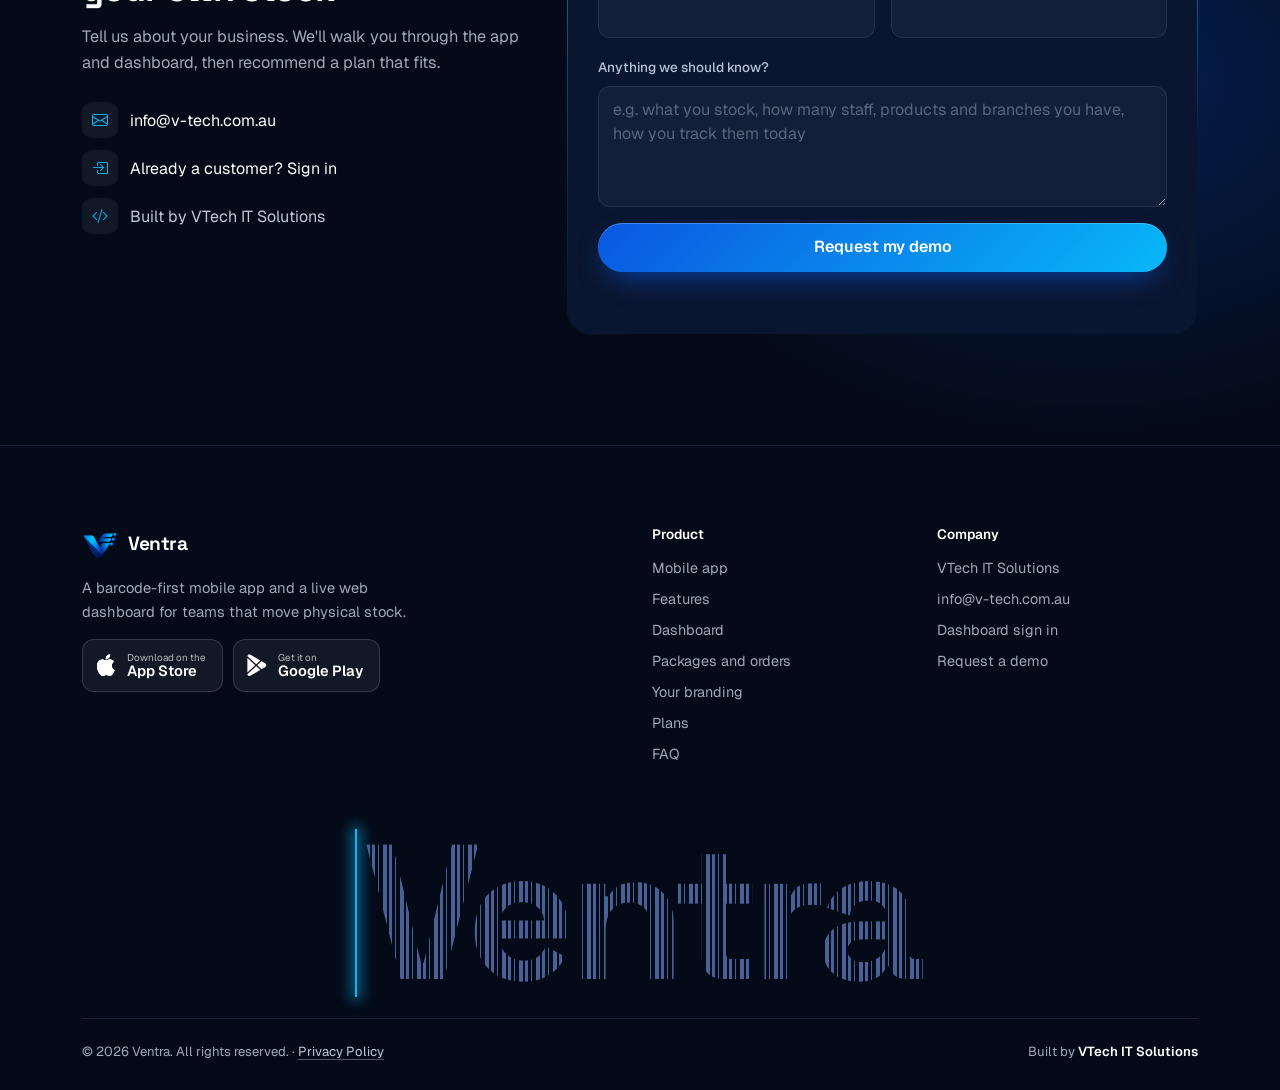
==== commit d9a4e52a: "Update App Store link for Ventra" ====
--- a/index.html
+++ b/index.html
@@ -151,7 +151,7 @@
         <a class="btn btn-ghost btn-lg" href="#app"><i class="bi bi-phone"></i> Take the tour</a>
       </div>
       <div class="store-row">
-        <a class="store-btn" href="https://apps.apple.com/app/dds-inventory/id6814044538" target="_blank" rel="noopener" aria-label="Download Ventra on the App Store">
+        <a class="store-btn" href="https://apps.apple.com/au/app/ventra/id6814044538" target="_blank" rel="noopener" aria-label="Download Ventra on the App Store">
           <i class="bi bi-apple"></i><span><small>Download on the</small>App Store</span>
         </a>
         <a class="store-btn" href="https://play.google.com/store/apps/details?id=au.dds.inventory" target="_blank" rel="noopener" aria-label="Get Ventra on Google Play">
@@ -997,7 +997,7 @@
           </a>
           <p class="footer-text">A barcode-first mobile app and a live web dashboard for teams that move physical stock.</p>
           <div class="store-row">
-            <a class="store-btn" href="https://apps.apple.com/app/dds-inventory/id6814044538" target="_blank" rel="noopener" aria-label="Download Ventra on the App Store">
+            <a class="store-btn" href="https://apps.apple.com/au/app/ventra/id6814044538" target="_blank" rel="noopener" aria-label="Download Ventra on the App Store">
               <i class="bi bi-apple"></i><span><small>Download on the</small>App Store</span>
             </a>
             <a class="store-btn" href="https://play.google.com/store/apps/details?id=au.dds.inventory" target="_blank" rel="noopener" aria-label="Get Ventra on Google Play">
